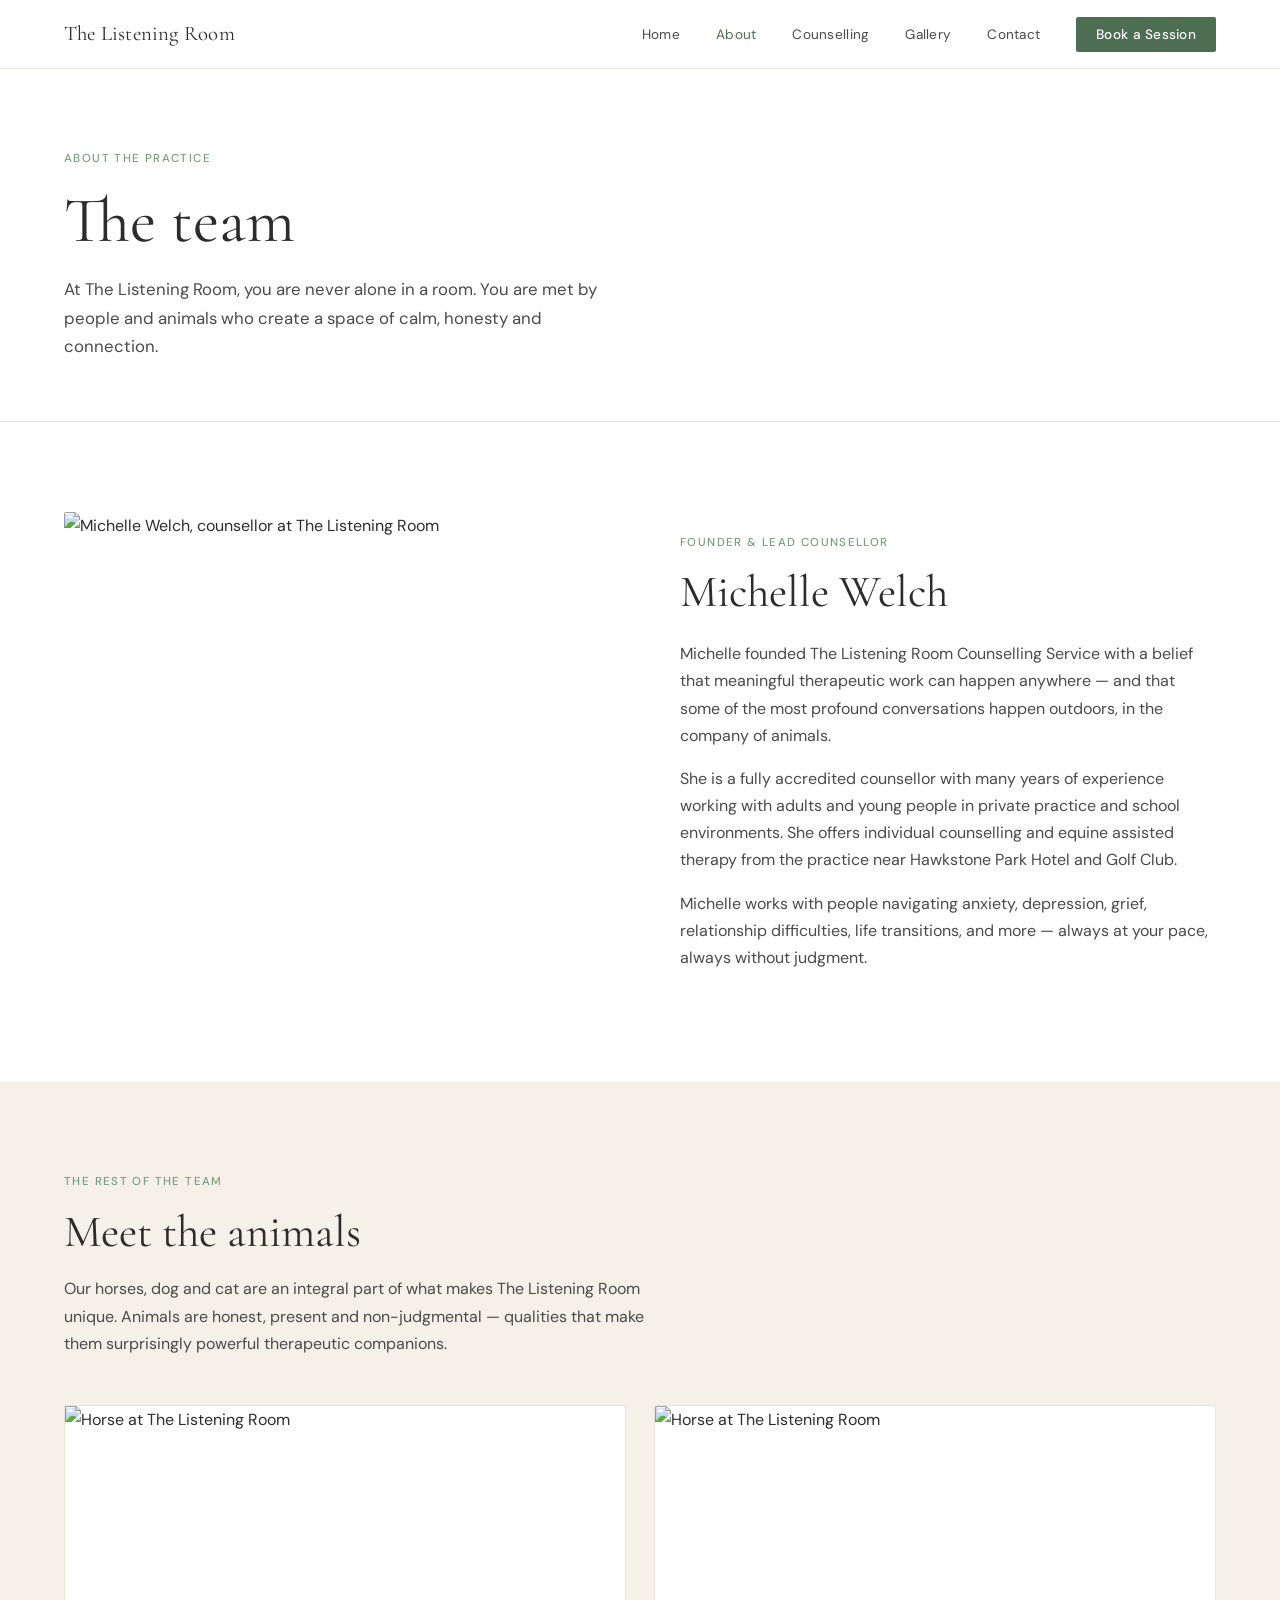
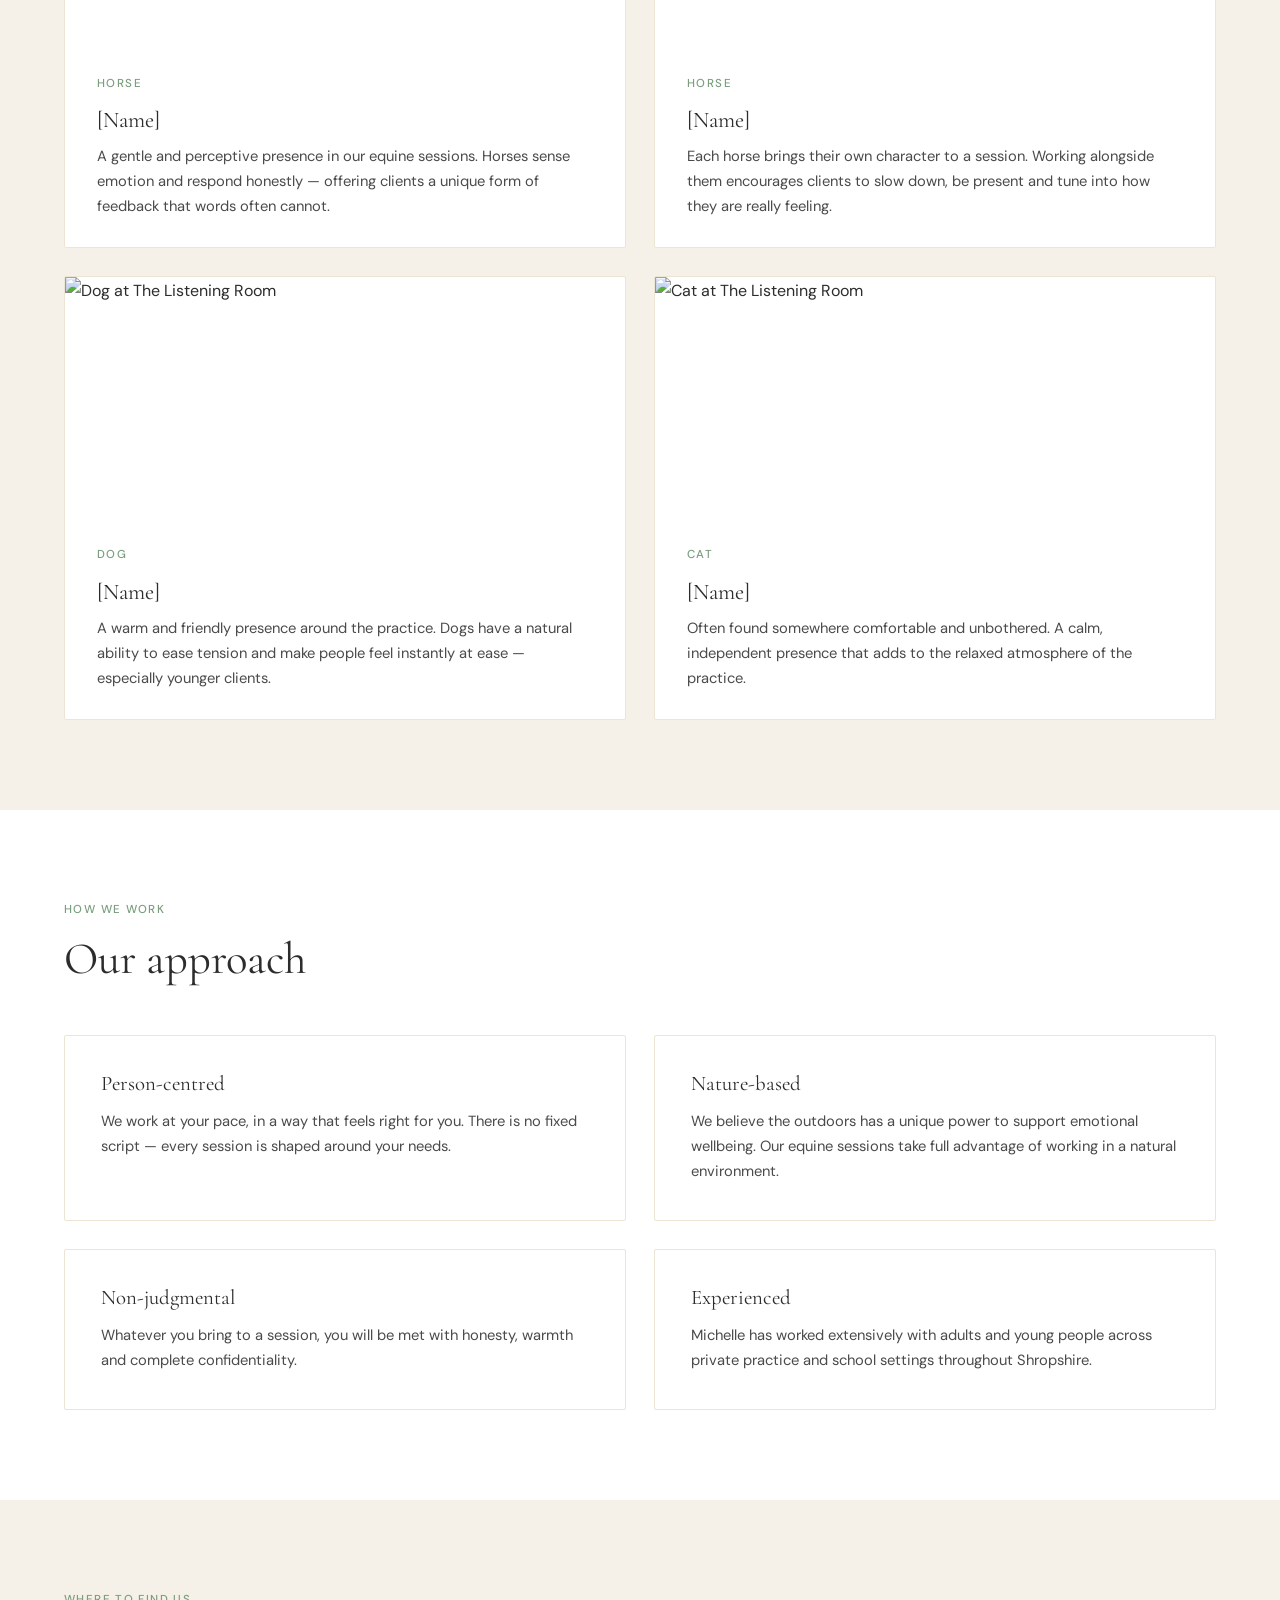
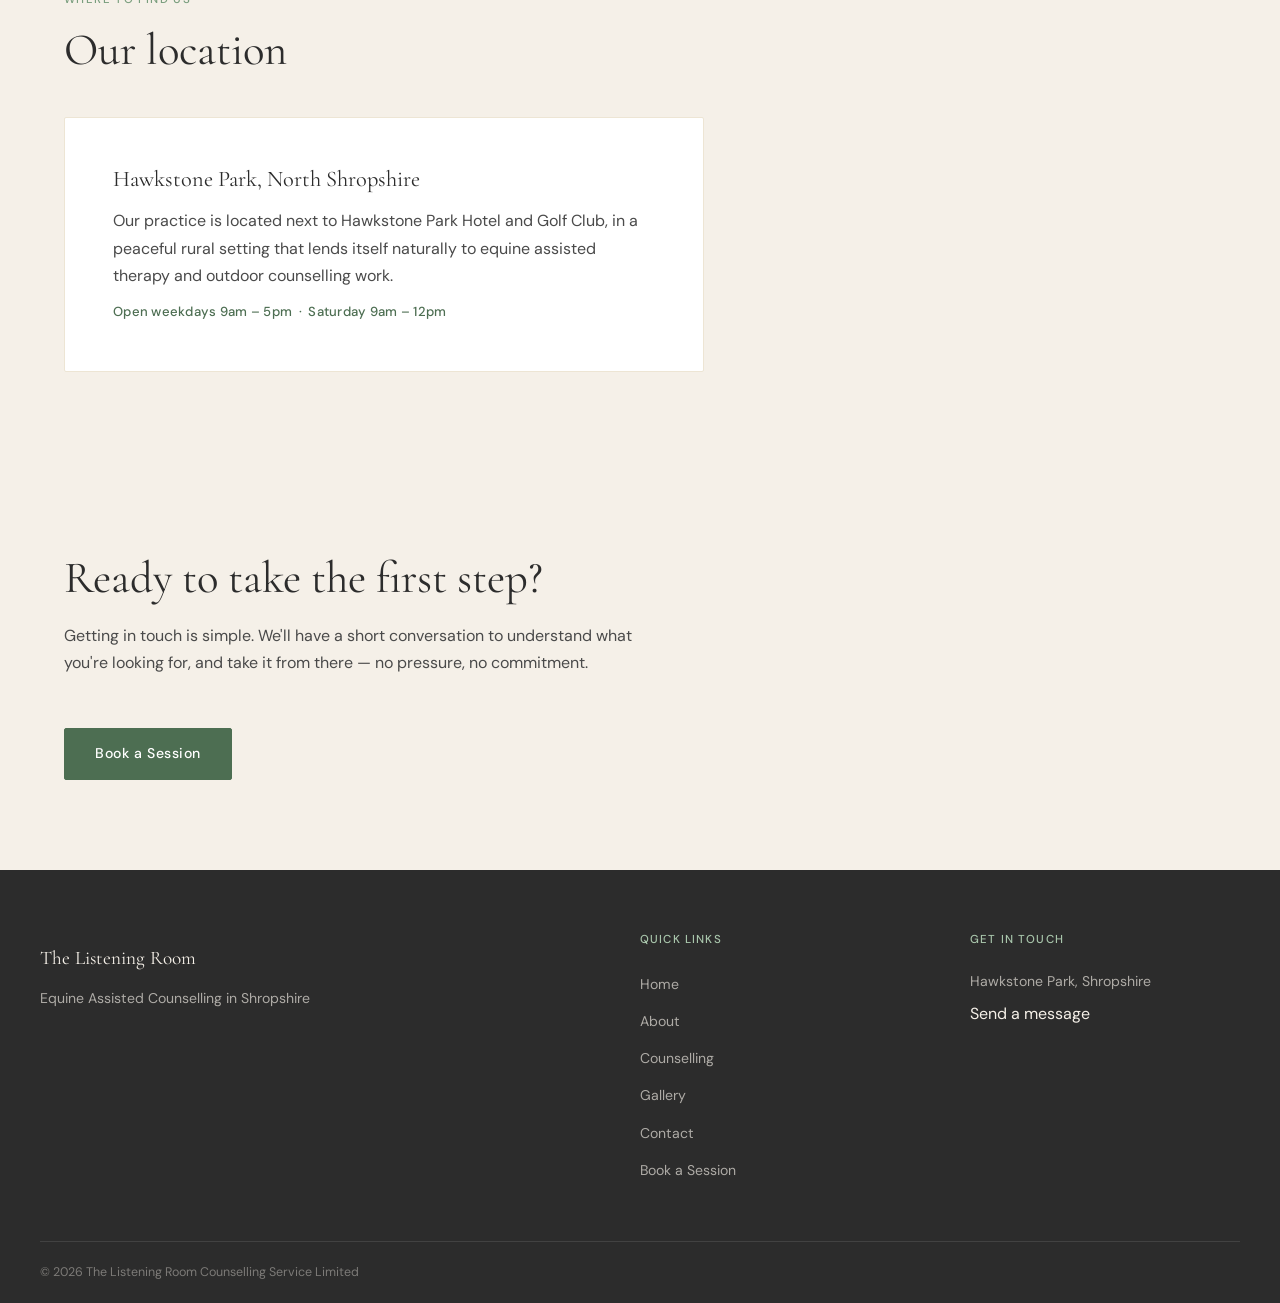
==== pages/about.html @ 01c697a0 "v1 complete - all pages built" ====
<!DOCTYPE html>
<html lang="en">
<head>
  <meta charset="UTF-8" />
  <meta name="viewport" content="width=device-width, initial-scale=1.0" />
  <title>About | The Listening Room Counselling</title>
  <meta name="description" content="Meet Michelle Welch and the animals at The Listening Room Counselling Service. Equine assisted counselling near Hawkstone Park, Shropshire." />
  <link rel="stylesheet" href="../css/style.css" />
</head>
<body>

  <!-- NAV -->
  <nav>
    <div class="nav-inner">
      <a href="../index.html" class="nav-logo">The Listening Room</a>
      <button class="nav-toggle" aria-label="Toggle navigation">
        <span></span><span></span><span></span>
      </button>
      <ul class="nav-links">
        <li><a href="../index.html">Home</a></li>
        <li><a href="about.html" class="active">About</a></li>
        <li><a href="counselling.html">Counselling</a></li>
        <li><a href="gallery.html">Gallery</a></li>
        <li><a href="contact.html">Contact</a></li>
        <li><a href="book.html" class="nav-cta">Book a Session</a></li>
      </ul>
    </div>
  </nav>

  <!-- PAGE HERO -->
  <section style="padding: 80px 24px 60px; border-bottom: 1px solid var(--cream-dark);">
    <div class="container">
      <span class="section-label">About the practice</span>
      <h1>The team</h1>
      <p style="font-size: 1.05rem; max-width: 560px; margin-top: 16px;">At The Listening Room, you are never alone in a room. You are met by people and animals who create a space of calm, honesty and connection.</p>
    </div>
  </section>

  <!-- MICHELLE -->
  <section style="padding: 90px 24px;">
    <div class="container">
      <div style="display: grid; grid-template-columns: 1fr 1fr; gap: 80px; align-items: center;">
        <div>
          <img src="../images/michelle.jpg" alt="Michelle Welch, counsellor at The Listening Room" style="width: 100%; height: 480px; object-fit: cover; border-radius: 2px;" />
        </div>
        <div>
          <span class="section-label">Founder &amp; Lead Counsellor</span>
          <h2 style="margin-bottom: 20px;">Michelle Welch</h2>
          <p style="margin-bottom: 16px; max-width: none;">Michelle founded The Listening Room Counselling Service with a belief that meaningful therapeutic work can happen anywhere — and that some of the most profound conversations happen outdoors, in the company of animals.</p>
          <p style="margin-bottom: 16px; max-width: none;">She is a fully accredited counsellor with many years of experience working with adults and young people in private practice and school environments. She offers individual counselling and equine assisted therapy from the practice near Hawkstone Park Hotel and Golf Club.</p>
          <p style="max-width: none;">Michelle works with people navigating anxiety, depression, grief, relationship difficulties, life transitions, and more — always at your pace, always without judgment.</p>
        </div>
      </div>
    </div>
  </section>

  <!-- ANIMALS -->
  <section style="background-color: var(--cream); padding: 90px 24px;">
    <div class="container">
      <span class="section-label">The rest of the team</span>
      <h2 style="margin-bottom: 16px;">Meet the animals</h2>
      <p style="margin-bottom: 48px; max-width: 600px;">Our horses, dog and cat are an integral part of what makes The Listening Room unique. Animals are honest, present and non-judgmental — qualities that make them surprisingly powerful therapeutic companions.</p>
      <div style="display: grid; grid-template-columns: repeat(2, 1fr); gap: 28px;">

        <div style="background: var(--white); border: 1px solid var(--cream-dark); border-radius: 2px; overflow: hidden;">
          <img src="../images/horse-1.jpg" alt="Horse at The Listening Room" style="width: 100%; height: 240px; object-fit: cover;" />
          <div style="padding: 28px 32px;">
            <span class="section-label">Horse</span>
            <h3 style="margin-bottom: 10px; font-size: 1.4rem;">[Name]</h3>
            <p style="font-size: 0.92rem; max-width: none;">A gentle and perceptive presence in our equine sessions. Horses sense emotion and respond honestly — offering clients a unique form of feedback that words often cannot.</p>
          </div>
        </div>

        <div style="background: var(--white); border: 1px solid var(--cream-dark); border-radius: 2px; overflow: hidden;">
          <img src="../images/horse-2.jpg" alt="Horse at The Listening Room" style="width: 100%; height: 240px; object-fit: cover;" />
          <div style="padding: 28px 32px;">
            <span class="section-label">Horse</span>
            <h3 style="margin-bottom: 10px; font-size: 1.4rem;">[Name]</h3>
            <p style="font-size: 0.92rem; max-width: none;">Each horse brings their own character to a session. Working alongside them encourages clients to slow down, be present and tune into how they are really feeling.</p>
          </div>
        </div>

        <div style="background: var(--white); border: 1px solid var(--cream-dark); border-radius: 2px; overflow: hidden;">
          <img src="../images/dog.jpg" alt="Dog at The Listening Room" style="width: 100%; height: 240px; object-fit: cover;" />
          <div style="padding: 28px 32px;">
            <span class="section-label">Dog</span>
            <h3 style="margin-bottom: 10px; font-size: 1.4rem;">[Name]</h3>
            <p style="font-size: 0.92rem; max-width: none;">A warm and friendly presence around the practice. Dogs have a natural ability to ease tension and make people feel instantly at ease — especially younger clients.</p>
          </div>
        </div>

        <div style="background: var(--white); border: 1px solid var(--cream-dark); border-radius: 2px; overflow: hidden;">
          <img src="../images/cat.jpg" alt="Cat at The Listening Room" style="width: 100%; height: 240px; object-fit: cover;" />
          <div style="padding: 28px 32px;">
            <span class="section-label">Cat</span>
            <h3 style="margin-bottom: 10px; font-size: 1.4rem;">[Name]</h3>
            <p style="font-size: 0.92rem; max-width: none;">Often found somewhere comfortable and unbothered. A calm, independent presence that adds to the relaxed atmosphere of the practice.</p>
          </div>
        </div>

      </div>
    </div>
  </section>

  <!-- APPROACH -->
  <section style="padding: 90px 24px;">
    <div class="container">
      <span class="section-label">How we work</span>
      <h2 style="margin-bottom: 48px;">Our approach</h2>
      <div style="display: grid; grid-template-columns: repeat(2, 1fr); gap: 28px;">

        <div style="padding: 36px; border: 1px solid var(--cream-dark); border-radius: 2px;">
          <h3 style="font-size: 1.3rem; margin-bottom: 12px;">Person-centred</h3>
          <p style="font-size: 0.92rem; max-width: none;">We work at your pace, in a way that feels right for you. There is no fixed script — every session is shaped around your needs.</p>
        </div>

        <div style="padding: 36px; border: 1px solid var(--cream-dark); border-radius: 2px;">
          <h3 style="font-size: 1.3rem; margin-bottom: 12px;">Nature-based</h3>
          <p style="font-size: 0.92rem; max-width: none;">We believe the outdoors has a unique power to support emotional wellbeing. Our equine sessions take full advantage of working in a natural environment.</p>
        </div>

        <div style="padding: 36px; border: 1px solid var(--cream-dark); border-radius: 2px;">
          <h3 style="font-size: 1.3rem; margin-bottom: 12px;">Non-judgmental</h3>
          <p style="font-size: 0.92rem; max-width: none;">Whatever you bring to a session, you will be met with honesty, warmth and complete confidentiality.</p>
        </div>

        <div style="padding: 36px; border: 1px solid var(--cream-dark); border-radius: 2px;">
          <h3 style="font-size: 1.3rem; margin-bottom: 12px;">Experienced</h3>
          <p style="font-size: 0.92rem; max-width: none;">Michelle has worked extensively with adults and young people across private practice and school settings throughout Shropshire.</p>
        </div>

      </div>
    </div>
  </section>

  <!-- LOCATION -->
  <section style="background-color: var(--cream); padding: 90px 24px;">
    <div class="container">
      <span class="section-label">Where to find us</span>
      <h2 style="margin-bottom: 40px;">Our location</h2>
      <div style="background: var(--white); border: 1px solid var(--cream-dark); border-radius: 2px; padding: 48px; max-width: 640px;">
        <h3 style="font-size: 1.4rem; margin-bottom: 14px;">Hawkstone Park, North Shropshire</h3>
        <p style="max-width: none; margin-bottom: 12px;">Our practice is located next to Hawkstone Park Hotel and Golf Club, in a peaceful rural setting that lends itself naturally to equine assisted therapy and outdoor counselling work.</p>
        <p style="font-size: 0.82rem; color: var(--sage-dark); font-weight: 500; letter-spacing: 0.02em; max-width: none;">Open weekdays 9am – 5pm &nbsp;·&nbsp; Saturday 9am – 12pm</p>
      </div>
    </div>
  </section>

  <!-- CTA -->
  <section class="cta-section">
    <div class="container">
      <div class="cta-inner">
        <h2>Ready to take the first step?</h2>
        <p>Getting in touch is simple. We'll have a short conversation to understand what you're looking for, and take it from there — no pressure, no commitment.</p>
        <a href="book.html" class="btn btn-primary" style="margin-top: 1.5rem;">Book a Session</a>
      </div>
    </div>
  </section>

  <!-- FOOTER -->
  <footer>
    <div class="footer-inner">
      <div class="footer-brand">
        <p class="nav-logo">The Listening Room</p>
        <p>Equine Assisted Counselling in Shropshire</p>
      </div>
      <div>
        <p class="footer-heading">Quick Links</p>
        <ul class="footer-links">
          <li><a href="../index.html">Home</a></li>
          <li><a href="about.html">About</a></li>
          <li><a href="counselling.html">Counselling</a></li>
          <li><a href="gallery.html">Gallery</a></li>
          <li><a href="contact.html">Contact</a></li>
          <li><a href="book.html">Book a Session</a></li>
        </ul>
      </div>
      <div>
        <p class="footer-heading">Get in Touch</p>
        <div class="footer-contact">
          <p>Hawkstone Park, Shropshire</p>
          <a href="contact.html">Send a message</a>
        </div>
      </div>
    </div>
    <div class="footer-bottom">
      <p>&copy; 2026 The Listening Room Counselling Service Limited</p>
    </div>
  </footer>

  <script src="../js/main.js"></script>
</body>
</html>
---- css/style.css ----
/* =============================================
   THE LISTENING ROOM COUNSELLING
   Global Stylesheet
   ============================================= */

/* --- IMPORTS --- */
@import url('https://fonts.googleapis.com/css2?family=Cormorant+Garamond:ital,wght@0,300;0,400;0,600;1,300;1,400&family=DM+Sans:wght@300;400;500&display=swap');

/* --- VARIABLES --- */
:root {
  --sage: #7a9e7e;
  --sage-light: #a8c5ab;
  --sage-dark: #4d6e52;
  --cream: #f5f0e8;
  --cream-dark: #ede5d4;
  --earth: #8b6f5e;
  --earth-light: #c4a98a;
  --charcoal: #2c2c2c;
  --charcoal-light: #4a4a4a;
  --white: #ffffff;
  --font-heading: 'Cormorant Garamond', Georgia, serif;
  --font-body: 'DM Sans', sans-serif;
  --max-width: 1200px;
  --section-padding: 90px 24px;
  --transition: all 0.3s ease;
}

/* --- RESET --- */
*, *::before, *::after {
  box-sizing: border-box;
  margin: 0;
  padding: 0;
}

html {
  scroll-behavior: smooth;
}

body {
  font-family: var(--font-body);
  font-size: 16px;
  line-height: 1.7;
  color: var(--charcoal);
  background-color: var(--white);
}

img {
  max-width: 100%;
  display: block;
}

a {
  text-decoration: none;
  color: inherit;
}

ul {
  list-style: none;
}

/* --- TYPOGRAPHY --- */
h1, h2, h3, h4 {
  font-family: var(--font-heading);
  font-weight: 400;
  line-height: 1.2;
  color: var(--charcoal);
}

h1 { font-size: clamp(2.4rem, 5vw, 4rem); }
h2 { font-size: clamp(1.9rem, 3.5vw, 3rem); }
h3 { font-size: clamp(1.3rem, 2.5vw, 1.8rem); }

em {
  font-style: italic;
  color: var(--sage-dark);
}

p {
  color: var(--charcoal-light);
  max-width: 620px;
}

.section-label {
  font-family: var(--font-body);
  font-size: 0.72rem;
  font-weight: 500;
  letter-spacing: 0.12em;
  text-transform: uppercase;
  color: var(--sage);
  margin-bottom: 14px;
  display: block;
}

/* --- BUTTONS --- */
.btn {
  display: inline-block;
  padding: 13px 30px;
  font-family: var(--font-body);
  font-size: 0.88rem;
  font-weight: 500;
  letter-spacing: 0.04em;
  border-radius: 2px;
  transition: var(--transition);
  cursor: pointer;
}

.btn-primary {
  background-color: var(--sage-dark);
  color: var(--white);
  border: 1px solid var(--sage-dark);
}

.btn-primary:hover {
  background-color: var(--sage);
  border-color: var(--sage);
}

.btn-outline {
  background-color: transparent;
  color: var(--charcoal);
  border: 1px solid var(--charcoal-light);
}

.btn-outline:hover {
  border-color: var(--sage-dark);
  color: var(--sage-dark);
}

/* --- LAYOUT --- */
.container {
  max-width: var(--max-width);
  margin: 0 auto;
  padding: 0 24px;
}

.section {
  padding: var(--section-padding);
}

/* --- NAV --- */
nav {
  position: sticky;
  top: 0;
  z-index: 100;
  background-color: var(--white);
  border-bottom: 1px solid var(--cream-dark);
}

.nav-inner {
  max-width: var(--max-width);
  margin: 0 auto;
  padding: 0 24px;
  height: 68px;
  display: flex;
  align-items: center;
  justify-content: space-between;
}

.nav-logo {
  font-family: var(--font-heading);
  font-size: 1.3rem;
  font-weight: 400;
  color: var(--charcoal);
  letter-spacing: 0.01em;
}

.nav-links {
  display: flex;
  align-items: center;
  gap: 36px;
}

.nav-links a {
  font-size: 0.85rem;
  font-weight: 400;
  color: var(--charcoal-light);
  transition: var(--transition);
  letter-spacing: 0.02em;
}

.nav-links a:hover,
.nav-links a.active {
  color: var(--sage-dark);
}

.nav-cta {
  background-color: var(--sage-dark) !important;
  color: var(--white) !important;
  padding: 9px 20px;
  border-radius: 2px;
  font-weight: 500 !important;
}

.nav-cta:hover {
  background-color: var(--sage) !important;
}

.nav-toggle {
  display: none;
  background: none;
  border: none;
  cursor: pointer;
  flex-direction: column;
  gap: 5px;
  padding: 4px;
}

.nav-toggle span {
  display: block;
  width: 24px;
  height: 2px;
  background-color: var(--charcoal);
  transition: var(--transition);
}

/* --- HERO --- */
.hero {
  min-height: 88vh;
  display: grid;
  grid-template-columns: 1fr 1fr;
  align-items: center;
  max-width: var(--max-width);
  margin: 0 auto;
  padding: 80px 24px;
  gap: 60px;
}

.hero-content {
  max-width: 520px;
}

.hero-content h1 {
  margin-bottom: 24px;
}

.hero-text {
  font-size: 1.05rem;
  line-height: 1.8;
  margin-bottom: 36px;
  max-width: 480px;
}

.hero-actions {
  display: flex;
  gap: 16px;
  flex-wrap: wrap;
}

.hero-image {
  position: relative;
}

.hero-image img {
  width: 100%;
  height: 560px;
  object-fit: cover;
  border-radius: 2px;
}

.hero-image::before {
  content: '';
  position: absolute;
  top: -16px;
  left: -16px;
  width: 60%;
  height: 60%;
  border: 1px solid var(--sage-light);
  border-radius: 2px;
  z-index: -1;
}

/* --- INTRO SECTION --- */
.intro {
  background-color: var(--cream);
}

.intro-grid {
  display: grid;
  grid-template-columns: 1fr 1fr;
  gap: 80px;
  align-items: center;
  max-width: var(--max-width);
  margin: 0 auto;
}

.intro-text h2 {
  margin-bottom: 20px;
}

.intro-text p {
  margin-bottom: 28px;
}

.intro-image img {
  width: 100%;
  height: 420px;
  object-fit: cover;
  border-radius: 2px;
}

/* --- SERVICES SECTION --- */
.services {
  background-color: var(--white);
}

.services-header {
  text-align: center;
  margin-bottom: 56px;
}

.services-header h2 {
  margin-bottom: 14px;
}

.services-header p {
  margin: 0 auto;
}

.services-grid {
  display: grid;
  grid-template-columns: repeat(3, 1fr);
  gap: 32px;
  max-width: var(--max-width);
  margin: 0 auto;
}

.service-card {
  padding: 40px 32px;
  border: 1px solid var(--cream-dark);
  border-radius: 2px;
  transition: var(--transition);
}

.service-card:hover {
  border-color: var(--sage-light);
  transform: translateY(-4px);
}

.service-icon {
  font-size: 2rem;
  margin-bottom: 20px;
}

.service-card h3 {
  margin-bottom: 12px;
  font-size: 1.4rem;
}

.service-card p {
  font-size: 0.92rem;
  max-width: none;
}

/* --- QUOTE/PULL SECTION --- */
.pull-quote {
  background-color: var(--sage-dark);
  padding: 80px 24px;
  text-align: center;
}

.pull-quote blockquote {
  max-width: 700px;
  margin: 0 auto;
  font-family: var(--font-heading);
  font-size: clamp(1.5rem, 3vw, 2.2rem);
  font-weight: 300;
  font-style: italic;
  color: var(--cream);
  line-height: 1.5;
}

.pull-quote cite {
  display: block;
  margin-top: 20px;
  font-family: var(--font-body);
  font-size: 0.82rem;
  letter-spacing: 0.08em;
  text-transform: uppercase;
  color: var(--sage-light);
  font-style: normal;
}

/* --- CTA BAND --- */
.cta-band {
  background-color: var(--cream);
  padding: 80px 24px;
  text-align: center;
}

.cta-band h2 {
  margin-bottom: 16px;
}

.cta-band p {
  margin: 0 auto 32px;
  font-size: 1rem;
}

.cta-band .btn-primary {
  font-size: 0.92rem;
  padding: 15px 36px;
}

/* --- FOOTER --- */
footer {
  background-color: var(--charcoal);
  padding: 60px 24px 0;
  color: var(--cream);
}

.footer-inner {
  max-width: var(--max-width);
  margin: 0 auto;
  display: grid;
  grid-template-columns: 2fr 1fr 1fr;
  gap: 60px;
  padding-bottom: 48px;
  border-bottom: 1px solid rgba(255,255,255,0.1);
}

.footer-brand p {
  font-size: 0.88rem;
  line-height: 1.7;
  color: rgba(245, 240, 232, 0.65);
  margin-top: 12px;
  max-width: 280px;
}

.footer-brand .nav-logo {
  color: var(--cream);
  font-size: 1.2rem;
}

.footer-heading {
  font-family: var(--font-body);
  font-size: 0.72rem;
  font-weight: 500;
  letter-spacing: 0.1em;
  text-transform: uppercase;
  color: var(--sage-light);
  margin-bottom: 20px;
}

.footer-links li {
  margin-bottom: 10px;
}

.footer-links a {
  font-size: 0.88rem;
  color: rgba(245, 240, 232, 0.65);
  transition: var(--transition);
}

.footer-links a:hover {
  color: var(--cream);
}

.footer-contact p {
  font-size: 0.88rem;
  color: rgba(245, 240, 232, 0.65);
  max-width: none;
  margin-bottom: 6px;
}

.footer-bottom {
  max-width: var(--max-width);
  margin: 0 auto;
  padding: 20px 0;
  display: flex;
  justify-content: space-between;
  align-items: center;
}

.footer-bottom p {
  font-size: 0.78rem;
  color: rgba(245, 240, 232, 0.4);
  max-width: none;
}

/* --- MOBILE --- */
@media (max-width: 768px) {
  :root {
    --section-padding: 60px 20px;
  }

  .hero {
    grid-template-columns: 1fr;
    min-height: auto;
    padding: 60px 20px;
    gap: 40px;
  }

  .hero-image {
    order: -1;
  }

  .hero-image img {
    height: 300px;
  }

  .hero-image::before {
    display: none;
  }

  .intro-grid {
    grid-template-columns: 1fr;
    gap: 40px;
  }

  .services-grid {
    grid-template-columns: 1fr;
  }

  .footer-inner {
    grid-template-columns: 1fr;
    gap: 36px;
  }

  .footer-bottom {
    flex-direction: column;
    gap: 8px;
    text-align: center;
  }

  .nav-links {
    display: none;
    position: absolute;
    top: 68px;
    left: 0;
    right: 0;
    background: var(--white);
    flex-direction: column;
    padding: 24px;
    gap: 20px;
    border-bottom: 1px solid var(--cream-dark);
    box-shadow: 0 8px 24px rgba(0,0,0,0.08);
  }

  .nav-links.open {
    display: flex;
  }

  .nav-toggle {
    display: flex;
  }

  nav {
    position: relative;
  }
}
/* --- QUOTE SECTION --- */
.quote-section {
  background-color: var(--sage-dark);
  padding: 80px 24px;
  text-align: center;
}

.quote-section blockquote {
  max-width: 700px;
  margin: 0 auto;
  font-family: var(--font-heading);
  font-size: clamp(1.5rem, 3vw, 2.2rem);
  font-weight: 300;
  font-style: italic;
  color: var(--cream);
  line-height: 1.5;
}

.quote-section blockquote p {
  color: var(--cream);
  max-width: none;
}

/* --- CTA SECTION --- */
.cta-section {
  background-color: var(--cream);
  padding: 90px 24px;
}

.cta-inner {
  max-width: 600px;
}

.cta-inner h2 {
  margin-bottom: 16px;
}

.cta-inner p {
  margin-bottom: 28px;
  font-size: 1rem;
}
/* --- ANIMAL GRID --- */
.animal-grid {
  display: grid;
  grid-template-columns: repeat(2, 1fr);
  gap: 32px;
}

.animal-card {
  background-color: var(--white);
  border: 1px solid var(--cream-dark);
  border-radius: 2px;
  overflow: hidden;
  transition: var(--transition);
}

.animal-card:hover {
  border-color: var(--sage-light);
  transform: translateY(-4px);
}

.animal-image img {
  width: 100%;
  height: 260px;
  object-fit: cover;
}

.animal-info {
  padding: 28px 32px;
}

.animal-info h3 {
  margin-bottom: 10px;
  font-size: 1.4rem;
}

.animal-info p {
  font-size: 0.92rem;
  max-width: none;
}

@media (max-width: 768px) {
  .animal-grid {
    grid-template-columns: 1fr;
  }
}
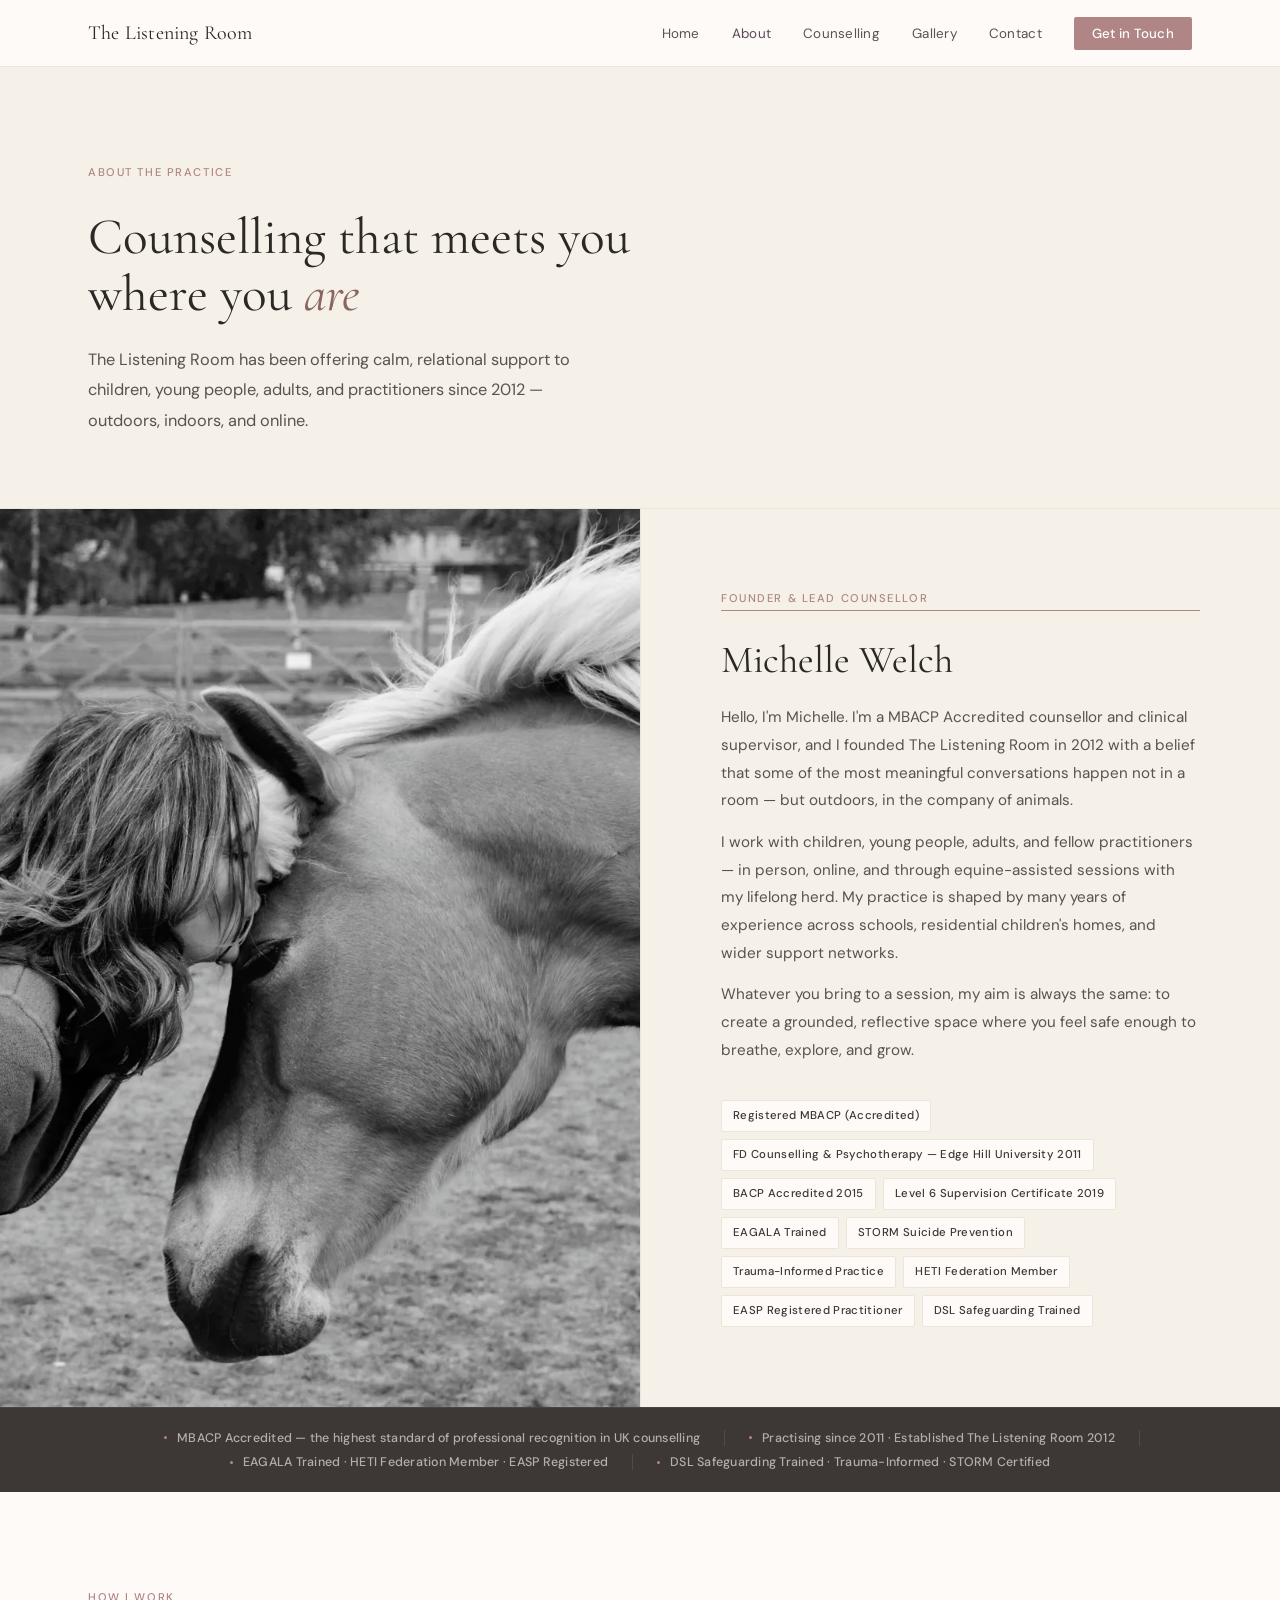
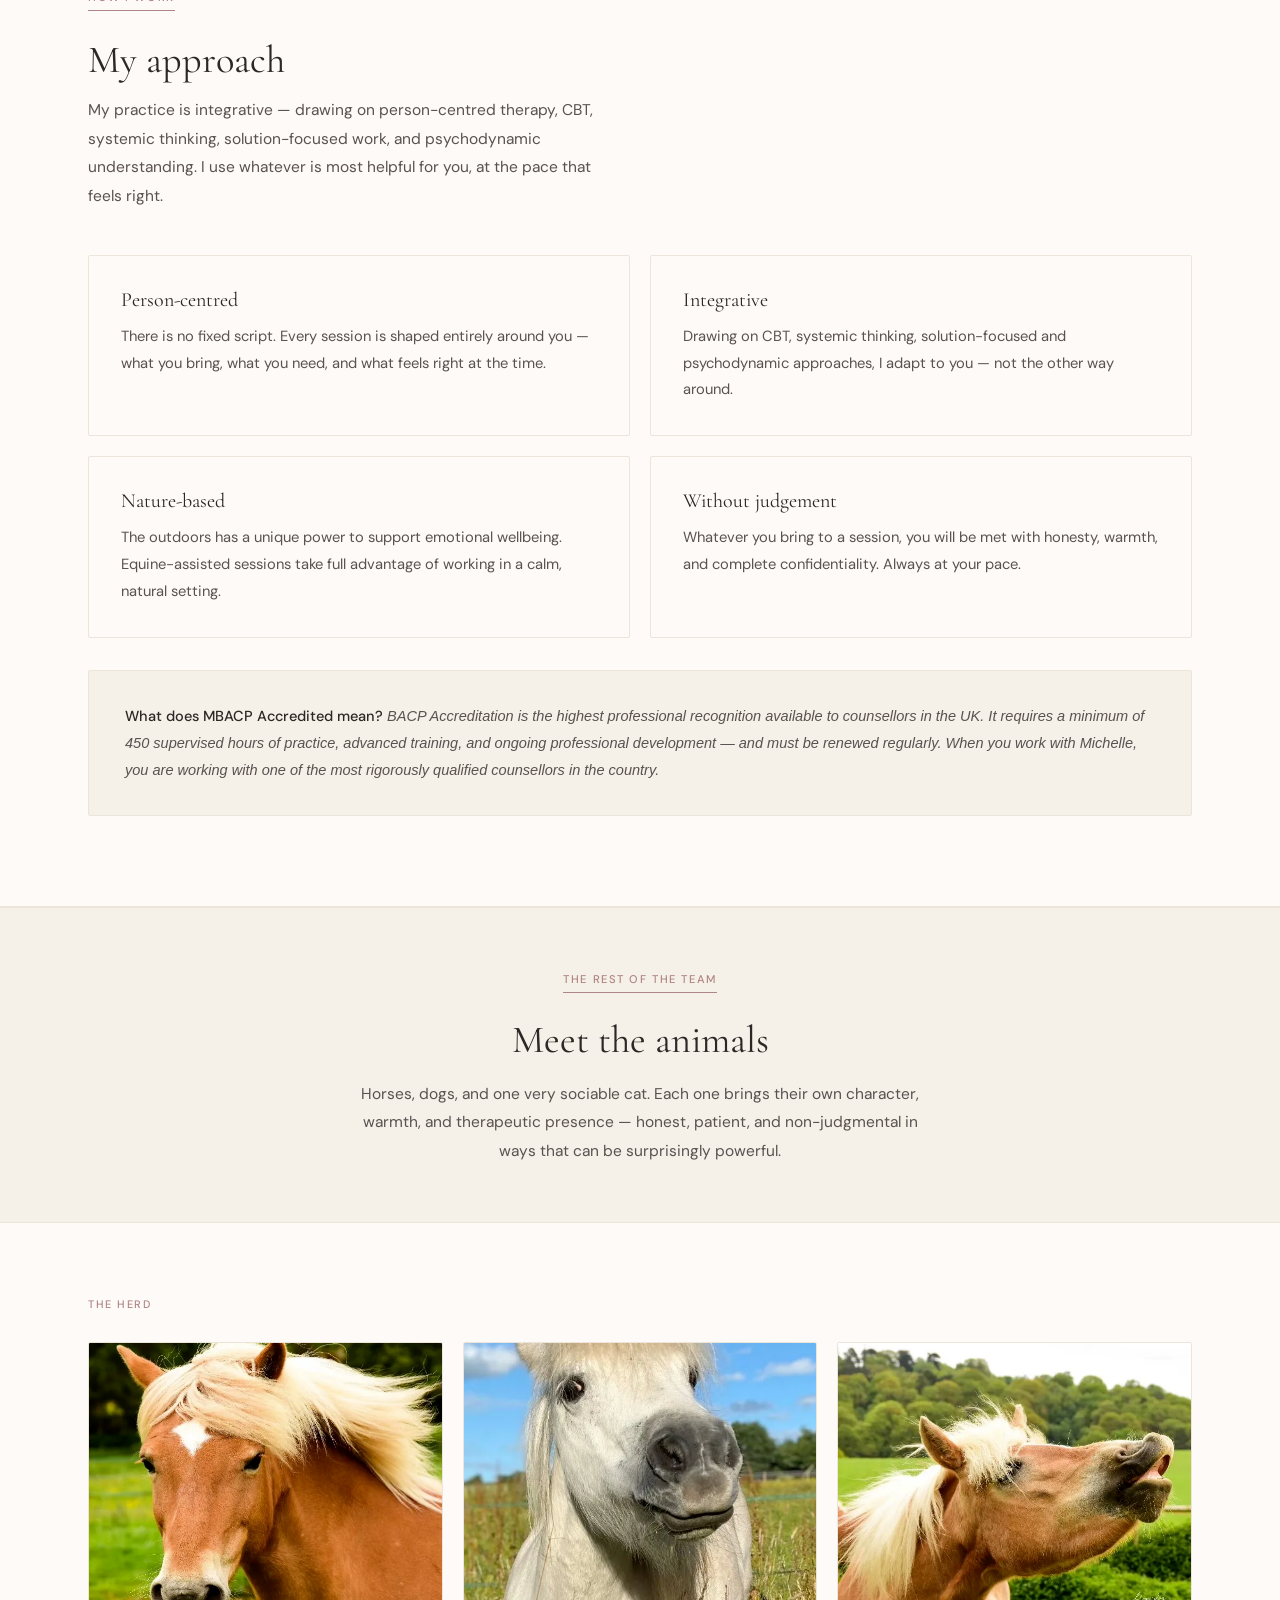
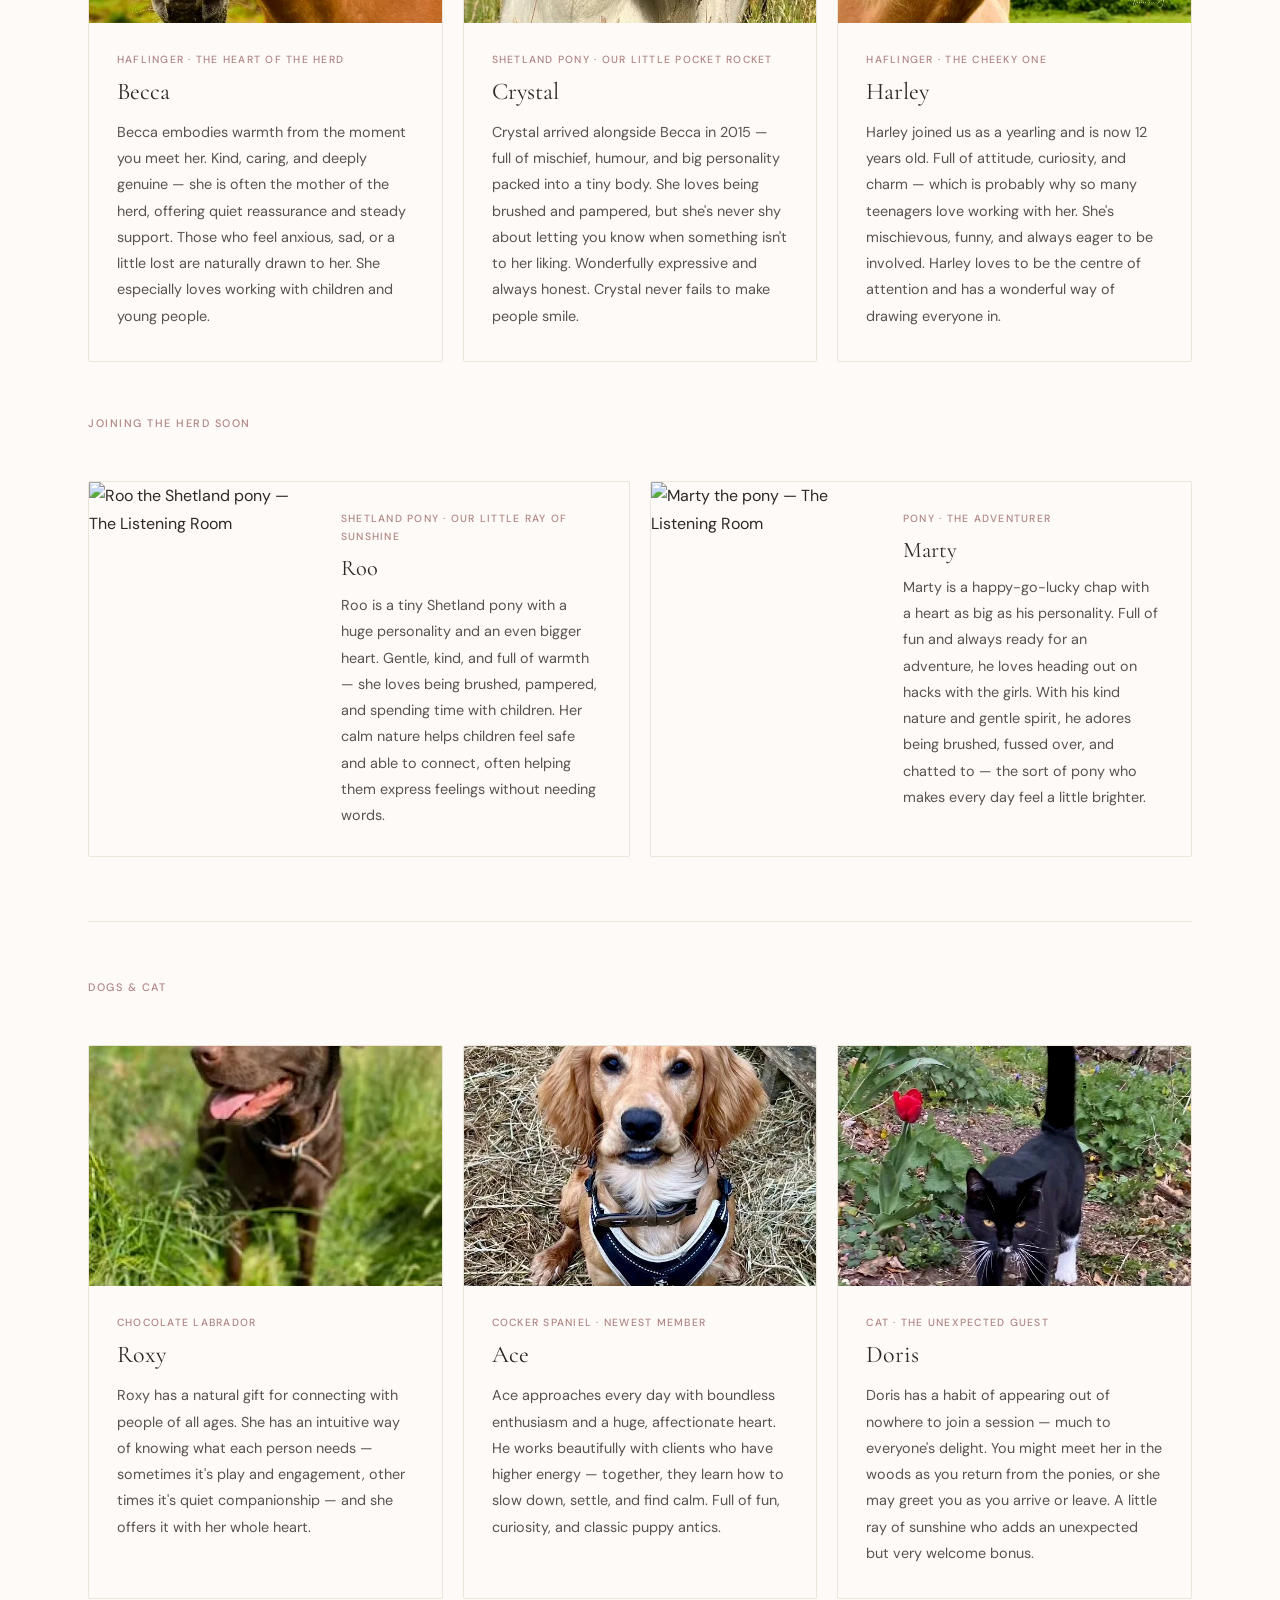
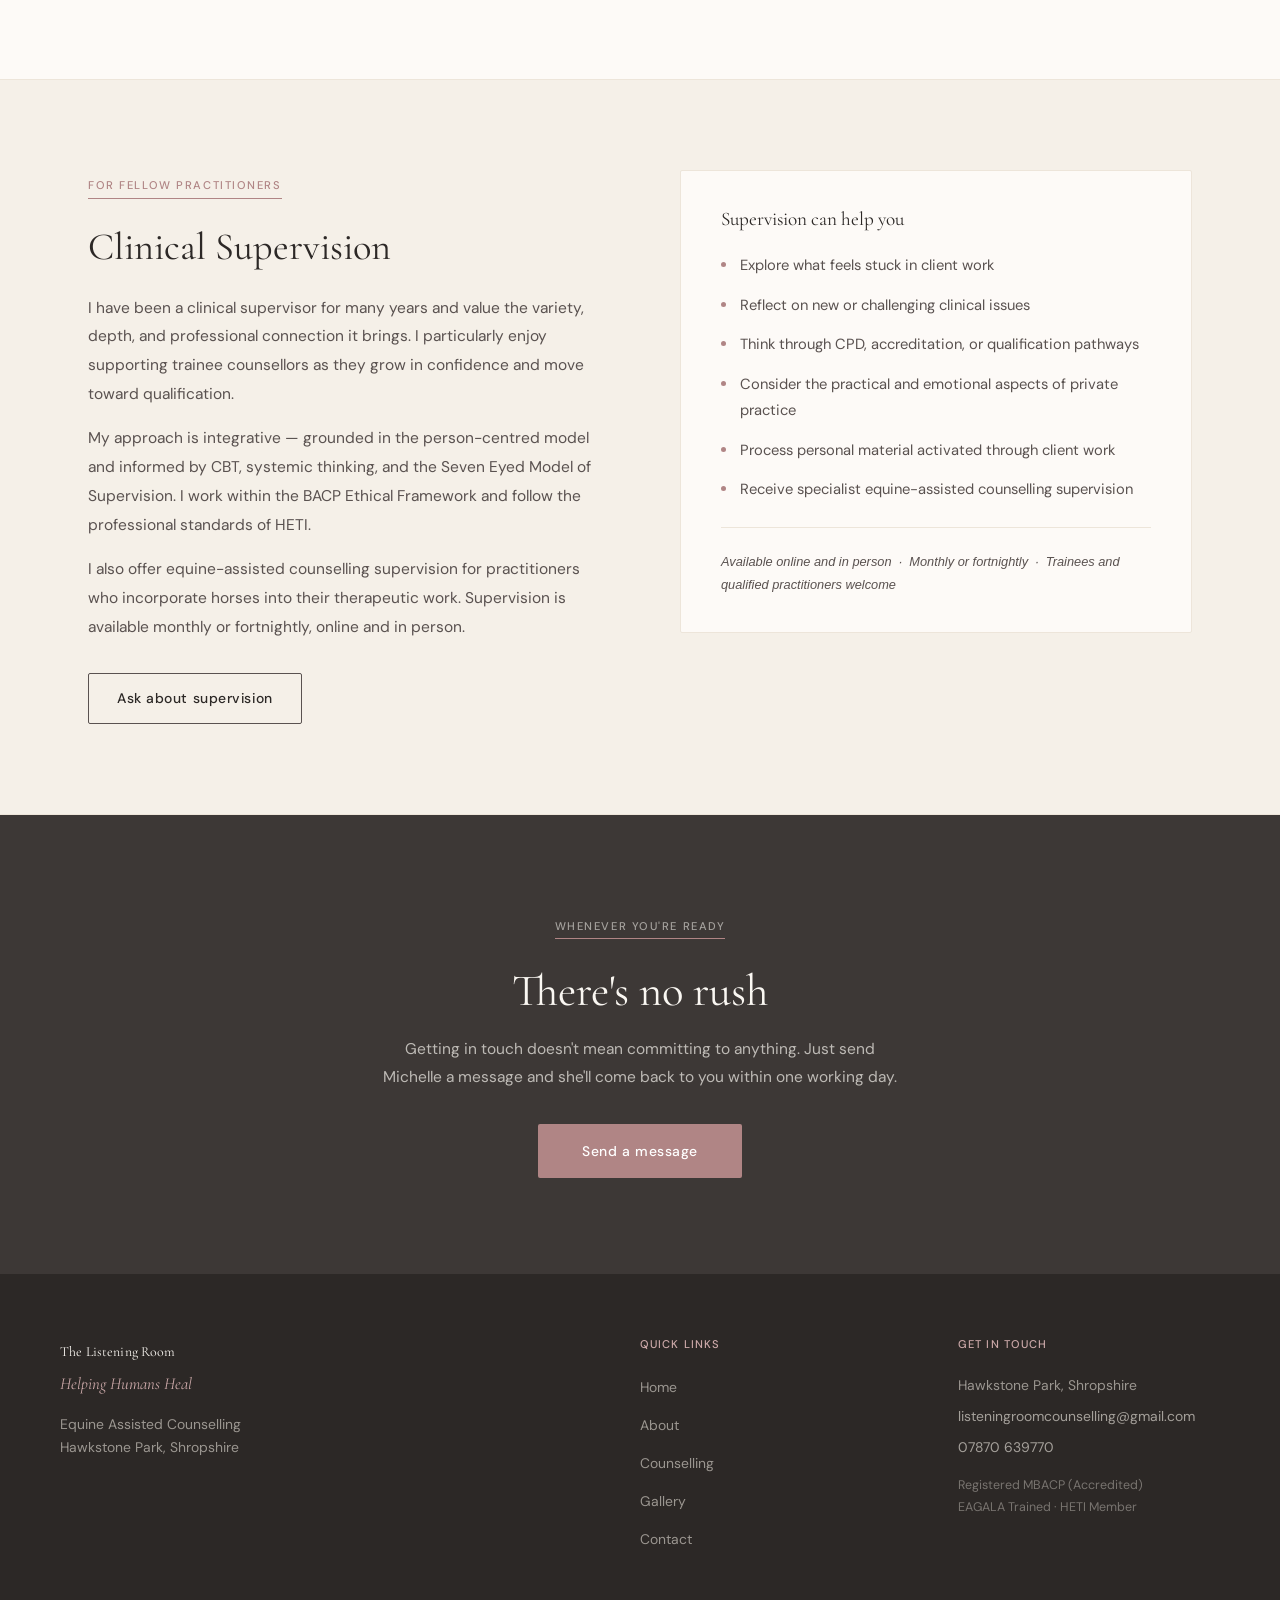
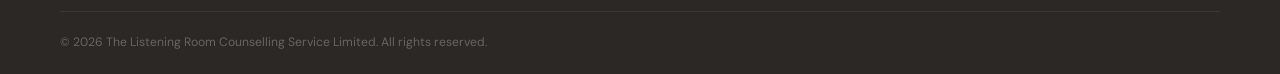
==== commit f5a58c7e: "version 2.0" ====
--- a/pages/about.html
+++ b/pages/about.html
@@ -3,9 +3,367 @@
 <head>
   <meta charset="UTF-8" />
   <meta name="viewport" content="width=device-width, initial-scale=1.0" />
-  <title>About | The Listening Room Counselling</title>
-  <meta name="description" content="Meet Michelle Welch and the animals at The Listening Room Counselling Service. Equine assisted counselling near Hawkstone Park, Shropshire." />
+  <title>About Michelle Welch | The Listening Room Counselling Shropshire</title>
+  <meta name="description" content="Meet Michelle Welch — MBACP Accredited counsellor, clinical supervisor, and founder of The Listening Room Counselling Service near Hawkstone Park, Shropshire since 2012." />
   <link rel="stylesheet" href="../css/style.css" />
+  <style>
+
+    /* ── CREDENTIAL BAR ─────────────────────────── */
+    .credential-bar {
+      background-color: var(--charcoal-mid);
+      padding: 18px 28px;
+      border-top: 1px solid rgba(255,255,255,0.06);
+    }
+
+    .credential-bar-inner {
+      max-width: var(--max-width);
+      margin: 0 auto;
+      display: flex;
+      align-items: center;
+      justify-content: center;
+      flex-wrap: wrap;
+      gap: 0;
+    }
+
+    .credential-bar-item {
+      display: flex;
+      align-items: center;
+      gap: 10px;
+      padding: 6px 24px;
+    }
+
+    .credential-bar-item p {
+      font-size: 0.78rem;
+      font-weight: 500;
+      color: rgba(245,240,232,0.65);
+      max-width: none;
+      white-space: nowrap;
+      line-height: 1;
+      letter-spacing: 0.02em;
+    }
+
+    .credential-bar-dot {
+      width: 3px;
+      height: 3px;
+      border-radius: 50%;
+      background-color: var(--rose);
+      flex-shrink: 0;
+    }
+
+    .credential-bar-divider {
+      width: 1px;
+      height: 16px;
+      background-color: rgba(255,255,255,0.1);
+      flex-shrink: 0;
+    }
+
+    /* ── WHAT THIS MEANS BLOCK ──────────────────── */
+    .accreditation-explainer {
+      background-color: var(--linen);
+      border: 1px solid var(--cream-dark);
+      border-radius: 2px;
+      padding: 32px 36px;
+      margin-top: 32px;
+    }
+
+    .accreditation-explainer p {
+      font-size: 0.91rem;
+      max-width: none;
+      line-height: 1.82;
+      font-style: italic;
+      color: var(--charcoal-light);
+    }
+
+    .accreditation-explainer strong {
+      font-style: normal;
+      color: var(--charcoal);
+      font-weight: 500;
+    }
+
+    /* ── APPROACH CARDS ─────────────────────────── */
+    .approach-grid-4 {
+      display: grid;
+      grid-template-columns: repeat(2, 1fr);
+      gap: 20px;
+      margin-top: 44px;
+    }
+
+    /* ── ANIMAL SECTION ─────────────────────────── */
+    .animals-intro-strip {
+      background-color: var(--linen);
+      border-top: 1px solid var(--cream-dark);
+      border-bottom: 1px solid var(--cream-dark);
+      padding: 56px 28px;
+      text-align: center;
+    }
+
+    .animals-intro-strip h2 {
+      margin: 12px 0 16px;
+      font-size: clamp(1.8rem, 3vw, 2.5rem);
+    }
+
+    .animals-intro-strip p {
+      max-width: 560px;
+      margin: 0 auto;
+      font-size: 0.97rem;
+      line-height: 1.85;
+    }
+
+    .animal-sub-label {
+      font-size: 0.68rem;
+      font-weight: 500;
+      letter-spacing: 0.14em;
+      text-transform: uppercase;
+      color: var(--rose);
+      display: block;
+      margin-bottom: 28px;
+    }
+
+    /* ── HORSE FEATURE CARD ─────────────────────── */
+    .horse-grid {
+      display: grid;
+      grid-template-columns: repeat(3, 1fr);
+      gap: 20px;
+    }
+
+    .horse-card {
+      background-color: var(--warm-white);
+      border: 1px solid var(--cream-dark);
+      border-radius: 2px;
+      overflow: hidden;
+      transition: var(--transition);
+    }
+
+    .horse-card:hover {
+      border-color: var(--rose-light);
+      transform: translateY(-4px);
+      box-shadow: 0 16px 48px rgba(176,133,133,0.1);
+    }
+
+    .horse-card-img {
+      height: 280px;
+      overflow: hidden;
+    }
+
+    .horse-card-img img {
+      width: 100%;
+      height: 100%;
+      object-fit: cover;
+      object-position: center;
+      transition: transform 0.7s ease;
+      display: block;
+    }
+
+    .horse-card:hover .horse-card-img img {
+      transform: scale(1.04);
+    }
+
+    .horse-card-body {
+      padding: 28px 28px 32px;
+    }
+
+    .horse-card-role {
+      font-size: 0.65rem;
+      font-weight: 500;
+      letter-spacing: 0.12em;
+      text-transform: uppercase;
+      color: var(--rose);
+      display: block;
+      margin-bottom: 8px;
+    }
+
+    .horse-card-body h3 {
+      font-size: 1.5rem;
+      margin-bottom: 12px;
+      color: var(--charcoal);
+    }
+
+    .horse-card-body p {
+      font-size: 0.9rem;
+      max-width: none;
+      line-height: 1.82;
+    }
+
+    /* ── COMING SOON CARDS (ROO & MARTY) ────────── */
+    .coming-soon-grid {
+      display: grid;
+      grid-template-columns: repeat(2, 1fr);
+      gap: 20px;
+      margin-top: 48px;
+    }
+
+    .coming-soon-card {
+      background-color: var(--warm-white);
+      border: 1px solid var(--cream-dark);
+      border-radius: 2px;
+      overflow: hidden;
+      display: grid;
+      grid-template-columns: 220px 1fr;
+      transition: var(--transition);
+    }
+
+    .coming-soon-card:hover {
+      border-color: var(--rose-light);
+      box-shadow: 0 12px 40px rgba(176,133,133,0.08);
+    }
+
+    .coming-soon-img {
+      overflow: hidden;
+    }
+
+    .coming-soon-img img {
+      width: 100%;
+      height: 100%;
+      object-fit: cover;
+      object-position: center;
+      display: block;
+    }
+
+    .coming-soon-body {
+      padding: 28px 32px;
+    }
+
+    .coming-soon-body h3 {
+      font-size: 1.4rem;
+      margin-bottom: 10px;
+    }
+
+    .coming-soon-body p {
+      font-size: 0.9rem;
+      max-width: none;
+      line-height: 1.82;
+    }
+
+    /* ── DOGS & CAT GRID ────────────────────────── */
+    .companions-grid {
+      display: grid;
+      grid-template-columns: repeat(3, 1fr);
+      gap: 20px;
+      margin-top: 48px;
+    }
+
+    /* ── SUPERVISION ────────────────────────────── */
+    .supervision-section {
+      padding: 90px 28px;
+      background-color: var(--linen);
+      border-top: 1px solid var(--cream-dark);
+      border-bottom: 1px solid var(--cream-dark);
+    }
+
+    .supervision-inner {
+      max-width: var(--max-width);
+      margin: 0 auto;
+      display: grid;
+      grid-template-columns: 1fr 1fr;
+      gap: 80px;
+      align-items: start;
+    }
+
+    .supervision-list {
+      background-color: var(--warm-white);
+      border: 1px solid var(--cream-dark);
+      border-radius: 2px;
+      padding: 36px 40px;
+    }
+
+    .supervision-list h3 {
+      font-size: 1.2rem;
+      margin-bottom: 22px;
+      color: var(--charcoal);
+    }
+
+    .supervision-list li {
+      display: flex;
+      gap: 14px;
+      align-items: flex-start;
+      margin-bottom: 14px;
+    }
+
+    .supervision-list li:last-child {
+      margin-bottom: 0;
+    }
+
+    .supervision-list li span {
+      width: 5px;
+      height: 5px;
+      border-radius: 50%;
+      background-color: var(--rose);
+      flex-shrink: 0;
+      margin-top: 9px;
+    }
+
+    .supervision-list li p {
+      font-size: 0.92rem;
+      max-width: none;
+      line-height: 1.75;
+    }
+
+    .supervision-meta {
+      margin-top: 24px;
+      padding-top: 22px;
+      border-top: 1px solid var(--cream-dark);
+      font-size: 0.8rem;
+      font-style: italic;
+      color: var(--charcoal-light);
+    }
+
+    /* ── MOBILE ─────────────────────────────────── */
+    @media (max-width: 768px) {
+
+      .michelle-section {
+        grid-template-columns: 1fr;
+        min-height: auto;
+      }
+      .michelle-image {
+        height: 340px;
+        min-height: 300px;
+      }
+      .michelle-content {
+        padding: 48px 24px;
+        border-left: none;
+        border-top: 1px solid var(--cream-dark);
+      }
+
+      .credential-bar-inner {
+        justify-content: flex-start;
+        gap: 0;
+      }
+      .credential-bar-item {
+        padding: 6px 14px 6px 0;
+      }
+      .credential-bar-divider { display: none; }
+      .credential-bar-item p { white-space: normal; }
+
+      .approach-grid-4 {
+        grid-template-columns: 1fr;
+      }
+
+      .horse-grid {
+        grid-template-columns: 1fr;
+      }
+
+      .horse-card-img { height: 220px; }
+
+      .coming-soon-grid {
+        grid-template-columns: 1fr;
+      }
+      .coming-soon-card {
+        grid-template-columns: 1fr;
+      }
+      .coming-soon-img {
+        height: 220px;
+      }
+
+      .companions-grid {
+        grid-template-columns: 1fr;
+      }
+
+      .supervision-inner {
+        grid-template-columns: 1fr;
+        gap: 36px;
+      }
+    }
+  </style>
 </head>
 <body>
 
@@ -22,138 +380,293 @@
         <li><a href="counselling.html">Counselling</a></li>
         <li><a href="gallery.html">Gallery</a></li>
         <li><a href="contact.html">Contact</a></li>
-        <li><a href="book.html" class="nav-cta">Book a Session</a></li>
+        <li><a href="contact.html" class="nav-cta">Get in Touch</a></li>
       </ul>
     </div>
   </nav>
 
   <!-- PAGE HERO -->
-  <section style="padding: 80px 24px 60px; border-bottom: 1px solid var(--cream-dark);">
+  <section style="background-color: var(--linen); padding: 90px 28px 72px; border-bottom: 1px solid var(--cream-dark);">
     <div class="container">
-      <span class="section-label">About the practice</span>
-      <h1>The team</h1>
-      <p style="font-size: 1.05rem; max-width: 560px; margin-top: 16px;">At The Listening Room, you are never alone in a room. You are met by people and animals who create a space of calm, honesty and connection.</p>
+      <span class="section-label reveal reveal-up">About the practice</span>
+      <h1 class="reveal reveal-up reveal-delay-1" style="margin-top: 12px; font-size: clamp(2.2rem, 4vw, 3.5rem); max-width: 620px; line-height: 1.12;">Counselling that meets you<br>where you <em>are</em></h1>
+      <p class="reveal reveal-up reveal-delay-2" style="font-size: 1.02rem; max-width: 520px; margin-top: 22px; line-height: 1.85;">The Listening Room has been offering calm, relational support to children, young people, adults, and practitioners since 2012 — outdoors, indoors, and online.</p>
     </div>
   </section>
 
-  <!-- MICHELLE -->
-  <section style="padding: 90px 24px;">
+  <!-- MICHELLE — FULL BLEED SPLIT -->
+  <section class="michelle-section">
+    <div class="michelle-image reveal reveal-left">
+      <div class="michelle-img-bg" style="background-image: url('../images/michelle.jpg');"></div>
+    </div>
+    <div class="michelle-content reveal reveal-right">
+      <span class="section-label">Founder &amp; Lead Counsellor</span>
+      <h2>Michelle Welch</h2>
+      <p>Hello, I'm Michelle. I'm a MBACP Accredited counsellor and clinical supervisor, and I founded The Listening Room in 2012 with a belief that some of the most meaningful conversations happen not in a room — but outdoors, in the company of animals.</p>
+      <p>I work with children, young people, adults, and fellow practitioners — in person, online, and through equine-assisted sessions with my lifelong herd. My practice is shaped by many years of experience across schools, residential children's homes, and wider support networks.</p>
+      <p>Whatever you bring to a session, my aim is always the same: to create a grounded, reflective space where you feel safe enough to breathe, explore, and grow.</p>
+      <div class="michelle-credentials">
+        <span>Registered MBACP (Accredited)</span>
+        <span>FD Counselling &amp; Psychotherapy — Edge Hill University 2011</span>
+        <span>BACP Accredited 2015</span>
+        <span>Level 6 Supervision Certificate 2019</span>
+        <span>EAGALA Trained</span>
+        <span>STORM Suicide Prevention</span>
+        <span>Trauma-Informed Practice</span>
+        <span>HETI Federation Member</span>
+        <span>EASP Registered Practitioner</span>
+        <span>DSL Safeguarding Trained</span>
+      </div>
+    </div>
+  </section>
+
+  <!-- CREDENTIAL BAR — what MBACP Accredited actually means -->
+  <div class="credential-bar">
+    <div class="credential-bar-inner">
+      <div class="credential-bar-item">
+        <span class="credential-bar-dot"></span>
+        <p>MBACP Accredited — the highest standard of professional recognition in UK counselling</p>
+      </div>
+      <div class="credential-bar-divider"></div>
+      <div class="credential-bar-item">
+        <span class="credential-bar-dot"></span>
+        <p>Practising since 2011 · Established The Listening Room 2012</p>
+      </div>
+      <div class="credential-bar-divider"></div>
+      <div class="credential-bar-item">
+        <span class="credential-bar-dot"></span>
+        <p>EAGALA Trained · HETI Federation Member · EASP Registered</p>
+      </div>
+      <div class="credential-bar-divider"></div>
+      <div class="credential-bar-item">
+        <span class="credential-bar-dot"></span>
+        <p>DSL Safeguarding Trained · Trauma-Informed · STORM Certified</p>
+      </div>
+    </div>
+  </div>
+
+  <!-- APPROACH -->
+  <section style="padding: 90px 28px; background-color: var(--warm-white); border-bottom: 1px solid var(--cream-dark);">
+    <div class="container" style="max-width: var(--max-width);">
+      <div class="reveal reveal-up">
+        <span class="section-label">How I work</span>
+        <h2 style="margin: 14px 0 12px;">My approach</h2>
+        <p style="max-width: 540px; font-size: 0.97rem; line-height: 1.85;">My practice is integrative — drawing on person-centred therapy, CBT, systemic thinking, solution-focused work, and psychodynamic understanding. I use whatever is most helpful for you, at the pace that feels right.</p>
+      </div>
+      <div class="approach-grid-4">
+        <div class="approach-card reveal reveal-up reveal-delay-1">
+          <h3>Person-centred</h3>
+          <p style="font-size: 0.92rem; max-width: none; line-height: 1.82;">There is no fixed script. Every session is shaped entirely around you — what you bring, what you need, and what feels right at the time.</p>
+        </div>
+        <div class="approach-card reveal reveal-up reveal-delay-2">
+          <h3>Integrative</h3>
+          <p style="font-size: 0.92rem; max-width: none; line-height: 1.82;">Drawing on CBT, systemic thinking, solution-focused and psychodynamic approaches, I adapt to you — not the other way around.</p>
+        </div>
+        <div class="approach-card reveal reveal-up reveal-delay-1">
+          <h3>Nature-based</h3>
+          <p style="font-size: 0.92rem; max-width: none; line-height: 1.82;">The outdoors has a unique power to support emotional wellbeing. Equine-assisted sessions take full advantage of working in a calm, natural setting.</p>
+        </div>
+        <div class="approach-card reveal reveal-up reveal-delay-2">
+          <h3>Without judgement</h3>
+          <p style="font-size: 0.92rem; max-width: none; line-height: 1.82;">Whatever you bring to a session, you will be met with honesty, warmth, and complete confidentiality. Always at your pace.</p>
+        </div>
+      </div>
+
+      <div class="accreditation-explainer reveal reveal-up">
+        <p><strong>What does MBACP Accredited mean?</strong> BACP Accreditation is the highest professional recognition available to counsellors in the UK. It requires a minimum of 450 supervised hours of practice, advanced training, and ongoing professional development — and must be renewed regularly. When you work with Michelle, you are working with one of the most rigorously qualified counsellors in the country.</p>
+      </div>
+    </div>
+  </section>
+
+  <!-- THE ANIMALS — INTRO STRIP -->
+  <div class="animals-intro-strip">
+    <div class="reveal reveal-up">
+      <span class="section-label">The rest of the team</span>
+      <h2>Meet the animals</h2>
+      <p>Horses, dogs, and one very sociable cat. Each one brings their own character, warmth, and therapeutic presence — honest, patient, and non-judgmental in ways that can be surprisingly powerful.</p>
+    </div>
+  </div>
+
+  <!-- THE HERD -->
+  <section style="padding: 72px 28px 80px; background-color: var(--warm-white);">
+    <div class="container" style="max-width: var(--max-width);">
+
+      <span class="animal-sub-label reveal reveal-up">The herd</span>
+
+      <div class="horse-grid">
+
+        <!-- BECCA -->
+        <div class="horse-card reveal reveal-up reveal-delay-1">
+          <div class="horse-card-img">
+            <img src="../images/horse-4.jpg" alt="Becca the Haflinger — The Listening Room" />
+          </div>
+          <div class="horse-card-body">
+            <span class="horse-card-role">Haflinger · The Heart of the Herd</span>
+            <h3>Becca</h3>
+            <p>Becca embodies warmth from the moment you meet her. Kind, caring, and deeply genuine — she is often the mother of the herd, offering quiet reassurance and steady support. Those who feel anxious, sad, or a little lost are naturally drawn to her. She especially loves working with children and young people.</p>
+          </div>
+        </div>
+
+        <!-- CRYSTAL -->
+        <div class="horse-card reveal reveal-up reveal-delay-2">
+          <div class="horse-card-img">
+            <img src="../images/horse-2.jpg" alt="Crystal the Shetland pony — The Listening Room" />
+          </div>
+          <div class="horse-card-body">
+            <span class="horse-card-role">Shetland Pony · Our Little Pocket Rocket</span>
+            <h3>Crystal</h3>
+            <p>Crystal arrived alongside Becca in 2015 — full of mischief, humour, and big personality packed into a tiny body. She loves being brushed and pampered, but she's never shy about letting you know when something isn't to her liking. Wonderfully expressive and always honest. Crystal never fails to make people smile.</p>
+          </div>
+        </div>
+
+        <!-- HARLEY -->
+        <div class="horse-card reveal reveal-up reveal-delay-3">
+          <div class="horse-card-img">
+            <img src="../images/horse-5.jpg" alt="Harley the Haflinger — The Listening Room" />
+          </div>
+          <div class="horse-card-body">
+            <span class="horse-card-role">Haflinger · The Cheeky One</span>
+            <h3>Harley</h3>
+            <p>Harley joined us as a yearling and is now 12 years old. Full of attitude, curiosity, and charm — which is probably why so many teenagers love working with her. She's mischievous, funny, and always eager to be involved. Harley loves to be the centre of attention and has a wonderful way of drawing everyone in.</p>
+          </div>
+        </div>
+
+      </div>
+
+      <!-- ROO & MARTY — JOINING SOON -->
+      <div style="margin-top: 52px;">
+        <span class="animal-sub-label reveal reveal-up">Joining the herd soon</span>
+        <div class="coming-soon-grid">
+
+          <!-- ROO -->
+          <div class="coming-soon-card reveal reveal-left">
+            <div class="coming-soon-img">
+              <img src="../images/roo.jpg" alt="Roo the Shetland pony — The Listening Room" />
+            </div>
+            <div class="coming-soon-body">
+              <span class="horse-card-role">Shetland Pony · Our Little Ray of Sunshine</span>
+              <h3>Roo</h3>
+              <p>Roo is a tiny Shetland pony with a huge personality and an even bigger heart. Gentle, kind, and full of warmth — she loves being brushed, pampered, and spending time with children. Her calm nature helps children feel safe and able to connect, often helping them express feelings without needing words.</p>
+            </div>
+          </div>
+
+          <!-- MARTY -->
+          <div class="coming-soon-card reveal reveal-right">
+            <div class="coming-soon-img">
+              <img src="../images/marty.jpg" alt="Marty the pony — The Listening Room" />
+            </div>
+            <div class="coming-soon-body">
+              <span class="horse-card-role">Pony · The Adventurer</span>
+              <h3>Marty</h3>
+              <p>Marty is a happy-go-lucky chap with a heart as big as his personality. Full of fun and always ready for an adventure, he loves heading out on hacks with the girls. With his kind nature and gentle spirit, he adores being brushed, fussed over, and chatted to — the sort of pony who makes every day feel a little brighter.</p>
+            </div>
+          </div>
+
+        </div>
+      </div>
+
+      <!-- DOGS & CAT -->
+      <div style="margin-top: 64px; padding-top: 56px; border-top: 1px solid var(--cream-dark);">
+        <span class="animal-sub-label reveal reveal-up">Dogs &amp; cat</span>
+        <div class="companions-grid">
+
+          <!-- ROXY -->
+          <div class="horse-card reveal reveal-up reveal-delay-1">
+            <div class="horse-card-img" style="height: 240px;">
+              <img src="../images/dog.jpg" alt="Roxy the Labrador — The Listening Room" />
+            </div>
+            <div class="horse-card-body">
+              <span class="horse-card-role">Chocolate Labrador</span>
+              <h3>Roxy</h3>
+              <p>Roxy has a natural gift for connecting with people of all ages. She has an intuitive way of knowing what each person needs — sometimes it's play and engagement, other times it's quiet companionship — and she offers it with her whole heart.</p>
+            </div>
+          </div>
+
+          <!-- ACE -->
+          <div class="horse-card reveal reveal-up reveal-delay-2">
+            <div class="horse-card-img" style="height: 240px;">
+              <img src="../images/dog-2.jpg" alt="Ace the Cocker Spaniel — The Listening Room" />
+            </div>
+            <div class="horse-card-body">
+              <span class="horse-card-role">Cocker Spaniel · Newest Member</span>
+              <h3>Ace</h3>
+              <p>Ace approaches every day with boundless enthusiasm and a huge, affectionate heart. He works beautifully with clients who have higher energy — together, they learn how to slow down, settle, and find calm. Full of fun, curiosity, and classic puppy antics.</p>
+            </div>
+          </div>
+
+          <!-- DORIS -->
+          <div class="horse-card reveal reveal-up reveal-delay-3">
+            <div class="horse-card-img" style="height: 240px;">
+              <img src="../images/cat.jpg" alt="Doris the cat — The Listening Room" />
+            </div>
+            <div class="horse-card-body">
+              <span class="horse-card-role">Cat · The Unexpected Guest</span>
+              <h3>Doris</h3>
+              <p>Doris has a habit of appearing out of nowhere to join a session — much to everyone's delight. You might meet her in the woods as you return from the ponies, or she may greet you as you arrive or leave. A little ray of sunshine who adds an unexpected but very welcome bonus.</p>
+            </div>
+          </div>
+
+        </div>
+      </div>
+    </div>
+  </section>
+
+  <!-- CLINICAL SUPERVISION -->
+  <section class="supervision-section">
     <div class="container">
-      <div style="display: grid; grid-template-columns: 1fr 1fr; gap: 80px; align-items: center;">
-        <div>
-          <img src="../images/michelle.jpg" alt="Michelle Welch, counsellor at The Listening Room" style="width: 100%; height: 480px; object-fit: cover; border-radius: 2px;" />
-        </div>
-        <div>
-          <span class="section-label">Founder &amp; Lead Counsellor</span>
-          <h2 style="margin-bottom: 20px;">Michelle Welch</h2>
-          <p style="margin-bottom: 16px; max-width: none;">Michelle founded The Listening Room Counselling Service with a belief that meaningful therapeutic work can happen anywhere — and that some of the most profound conversations happen outdoors, in the company of animals.</p>
-          <p style="margin-bottom: 16px; max-width: none;">She is a fully accredited counsellor with many years of experience working with adults and young people in private practice and school environments. She offers individual counselling and equine assisted therapy from the practice near Hawkstone Park Hotel and Golf Club.</p>
-          <p style="max-width: none;">Michelle works with people navigating anxiety, depression, grief, relationship difficulties, life transitions, and more — always at your pace, always without judgment.</p>
-        </div>
+      <div class="supervision-inner">
+
+        <div class="reveal reveal-left">
+          <span class="section-label">For fellow practitioners</span>
+          <h2 style="margin: 14px 0 24px; line-height: 1.2;">Clinical Supervision</h2>
+          <p style="max-width: none; margin-bottom: 16px; font-size: 0.97rem; line-height: 1.85;">I have been a clinical supervisor for many years and value the variety, depth, and professional connection it brings. I particularly enjoy supporting trainee counsellors as they grow in confidence and move toward qualification.</p>
+          <p style="max-width: none; margin-bottom: 16px; font-size: 0.97rem; line-height: 1.85;">My approach is integrative — grounded in the person-centred model and informed by CBT, systemic thinking, and the Seven Eyed Model of Supervision. I work within the BACP Ethical Framework and follow the professional standards of HETI.</p>
+          <p style="max-width: none; margin-bottom: 32px; font-size: 0.97rem; line-height: 1.85;">I also offer equine-assisted counselling supervision for practitioners who incorporate horses into their therapeutic work. Supervision is available monthly or fortnightly, online and in person.</p>
+          <a href="contact.html" class="btn btn-outline">Ask about supervision</a>
+        </div>
+
+        <div class="supervision-list reveal reveal-right">
+          <h3>Supervision can help you</h3>
+          <ul>
+            <li>
+              <span></span>
+              <p>Explore what feels stuck in client work</p>
+            </li>
+            <li>
+              <span></span>
+              <p>Reflect on new or challenging clinical issues</p>
+            </li>
+            <li>
+              <span></span>
+              <p>Think through CPD, accreditation, or qualification pathways</p>
+            </li>
+            <li>
+              <span></span>
+              <p>Consider the practical and emotional aspects of private practice</p>
+            </li>
+            <li>
+              <span></span>
+              <p>Process personal material activated through client work</p>
+            </li>
+            <li>
+              <span></span>
+              <p>Receive specialist equine-assisted counselling supervision</p>
+            </li>
+          </ul>
+          <p class="supervision-meta">Available online and in person &nbsp;·&nbsp; Monthly or fortnightly &nbsp;·&nbsp; Trainees and qualified practitioners welcome</p>
+        </div>
+
       </div>
     </div>
   </section>
 
-  <!-- ANIMALS -->
-  <section style="background-color: var(--cream); padding: 90px 24px;">
-    <div class="container">
-      <span class="section-label">The rest of the team</span>
-      <h2 style="margin-bottom: 16px;">Meet the animals</h2>
-      <p style="margin-bottom: 48px; max-width: 600px;">Our horses, dog and cat are an integral part of what makes The Listening Room unique. Animals are honest, present and non-judgmental — qualities that make them surprisingly powerful therapeutic companions.</p>
-      <div style="display: grid; grid-template-columns: repeat(2, 1fr); gap: 28px;">
-
-        <div style="background: var(--white); border: 1px solid var(--cream-dark); border-radius: 2px; overflow: hidden;">
-          <img src="../images/horse-1.jpg" alt="Horse at The Listening Room" style="width: 100%; height: 240px; object-fit: cover;" />
-          <div style="padding: 28px 32px;">
-            <span class="section-label">Horse</span>
-            <h3 style="margin-bottom: 10px; font-size: 1.4rem;">[Name]</h3>
-            <p style="font-size: 0.92rem; max-width: none;">A gentle and perceptive presence in our equine sessions. Horses sense emotion and respond honestly — offering clients a unique form of feedback that words often cannot.</p>
-          </div>
-        </div>
-
-        <div style="background: var(--white); border: 1px solid var(--cream-dark); border-radius: 2px; overflow: hidden;">
-          <img src="../images/horse-2.jpg" alt="Horse at The Listening Room" style="width: 100%; height: 240px; object-fit: cover;" />
-          <div style="padding: 28px 32px;">
-            <span class="section-label">Horse</span>
-            <h3 style="margin-bottom: 10px; font-size: 1.4rem;">[Name]</h3>
-            <p style="font-size: 0.92rem; max-width: none;">Each horse brings their own character to a session. Working alongside them encourages clients to slow down, be present and tune into how they are really feeling.</p>
-          </div>
-        </div>
-
-        <div style="background: var(--white); border: 1px solid var(--cream-dark); border-radius: 2px; overflow: hidden;">
-          <img src="../images/dog.jpg" alt="Dog at The Listening Room" style="width: 100%; height: 240px; object-fit: cover;" />
-          <div style="padding: 28px 32px;">
-            <span class="section-label">Dog</span>
-            <h3 style="margin-bottom: 10px; font-size: 1.4rem;">[Name]</h3>
-            <p style="font-size: 0.92rem; max-width: none;">A warm and friendly presence around the practice. Dogs have a natural ability to ease tension and make people feel instantly at ease — especially younger clients.</p>
-          </div>
-        </div>
-
-        <div style="background: var(--white); border: 1px solid var(--cream-dark); border-radius: 2px; overflow: hidden;">
-          <img src="../images/cat.jpg" alt="Cat at The Listening Room" style="width: 100%; height: 240px; object-fit: cover;" />
-          <div style="padding: 28px 32px;">
-            <span class="section-label">Cat</span>
-            <h3 style="margin-bottom: 10px; font-size: 1.4rem;">[Name]</h3>
-            <p style="font-size: 0.92rem; max-width: none;">Often found somewhere comfortable and unbothered. A calm, independent presence that adds to the relaxed atmosphere of the practice.</p>
-          </div>
-        </div>
-
-      </div>
-    </div>
-  </section>
-
-  <!-- APPROACH -->
-  <section style="padding: 90px 24px;">
-    <div class="container">
-      <span class="section-label">How we work</span>
-      <h2 style="margin-bottom: 48px;">Our approach</h2>
-      <div style="display: grid; grid-template-columns: repeat(2, 1fr); gap: 28px;">
-
-        <div style="padding: 36px; border: 1px solid var(--cream-dark); border-radius: 2px;">
-          <h3 style="font-size: 1.3rem; margin-bottom: 12px;">Person-centred</h3>
-          <p style="font-size: 0.92rem; max-width: none;">We work at your pace, in a way that feels right for you. There is no fixed script — every session is shaped around your needs.</p>
-        </div>
-
-        <div style="padding: 36px; border: 1px solid var(--cream-dark); border-radius: 2px;">
-          <h3 style="font-size: 1.3rem; margin-bottom: 12px;">Nature-based</h3>
-          <p style="font-size: 0.92rem; max-width: none;">We believe the outdoors has a unique power to support emotional wellbeing. Our equine sessions take full advantage of working in a natural environment.</p>
-        </div>
-
-        <div style="padding: 36px; border: 1px solid var(--cream-dark); border-radius: 2px;">
-          <h3 style="font-size: 1.3rem; margin-bottom: 12px;">Non-judgmental</h3>
-          <p style="font-size: 0.92rem; max-width: none;">Whatever you bring to a session, you will be met with honesty, warmth and complete confidentiality.</p>
-        </div>
-
-        <div style="padding: 36px; border: 1px solid var(--cream-dark); border-radius: 2px;">
-          <h3 style="font-size: 1.3rem; margin-bottom: 12px;">Experienced</h3>
-          <p style="font-size: 0.92rem; max-width: none;">Michelle has worked extensively with adults and young people across private practice and school settings throughout Shropshire.</p>
-        </div>
-
-      </div>
-    </div>
-  </section>
-
-  <!-- LOCATION -->
-  <section style="background-color: var(--cream); padding: 90px 24px;">
-    <div class="container">
-      <span class="section-label">Where to find us</span>
-      <h2 style="margin-bottom: 40px;">Our location</h2>
-      <div style="background: var(--white); border: 1px solid var(--cream-dark); border-radius: 2px; padding: 48px; max-width: 640px;">
-        <h3 style="font-size: 1.4rem; margin-bottom: 14px;">Hawkstone Park, North Shropshire</h3>
-        <p style="max-width: none; margin-bottom: 12px;">Our practice is located next to Hawkstone Park Hotel and Golf Club, in a peaceful rural setting that lends itself naturally to equine assisted therapy and outdoor counselling work.</p>
-        <p style="font-size: 0.82rem; color: var(--sage-dark); font-weight: 500; letter-spacing: 0.02em; max-width: none;">Open weekdays 9am – 5pm &nbsp;·&nbsp; Saturday 9am – 12pm</p>
-      </div>
-    </div>
-  </section>
-
-  <!-- CTA -->
-  <section class="cta-section">
-    <div class="container">
-      <div class="cta-inner">
-        <h2>Ready to take the first step?</h2>
-        <p>Getting in touch is simple. We'll have a short conversation to understand what you're looking for, and take it from there — no pressure, no commitment.</p>
-        <a href="book.html" class="btn btn-primary" style="margin-top: 1.5rem;">Book a Session</a>
-      </div>
+  <!-- CTA WARM -->
+  <section class="cta-warm">
+    <div class="cta-warm-inner reveal reveal-up">
+      <span class="section-label" style="color: rgba(250,247,242,0.55);">Whenever you're ready</span>
+      <h2>There's no rush</h2>
+      <p>Getting in touch doesn't mean committing to anything. Just send Michelle a message and she'll come back to you within one working day.</p>
+      <a href="contact.html" class="btn btn-rose" style="margin-top: 2rem; padding: 15px 44px;">Send a message</a>
     </div>
   </section>
 
@@ -161,8 +674,9 @@
   <footer>
     <div class="footer-inner">
       <div class="footer-brand">
-        <p class="nav-logo">The Listening Room</p>
-        <p>Equine Assisted Counselling in Shropshire</p>
+        <p class="nav-logo" style="color: var(--cream);">The Listening Room</p>
+        <p style="font-style: italic; color: var(--rose-light); font-family: var(--font-heading); font-size: 1.05rem; margin-top: 6px;">Helping Humans Heal</p>
+        <p style="margin-top: 14px;">Equine Assisted Counselling<br>Hawkstone Park, Shropshire</p>
       </div>
       <div>
         <p class="footer-heading">Quick Links</p>
@@ -172,19 +686,20 @@
           <li><a href="counselling.html">Counselling</a></li>
           <li><a href="gallery.html">Gallery</a></li>
           <li><a href="contact.html">Contact</a></li>
-          <li><a href="book.html">Book a Session</a></li>
         </ul>
       </div>
       <div>
         <p class="footer-heading">Get in Touch</p>
         <div class="footer-contact">
           <p>Hawkstone Park, Shropshire</p>
-          <a href="contact.html">Send a message</a>
+          <p><a href="mailto:listeningroomcounselling@gmail.com" style="color: rgba(245,240,232,0.6);">listeningroomcounselling@gmail.com</a></p>
+          <p><a href="tel:07870639770" style="color: rgba(245,240,232,0.6);">07870 639770</a></p>
+          <p style="margin-top: 14px; font-size: 0.78rem; color: rgba(245,240,232,0.38);">Registered MBACP (Accredited)<br>EAGALA Trained · HETI Member</p>
         </div>
       </div>
     </div>
     <div class="footer-bottom">
-      <p>&copy; 2026 The Listening Room Counselling Service Limited</p>
+      <p>&copy; 2026 The Listening Room Counselling Service Limited. All rights reserved.</p>
     </div>
   </footer>
 
--- a/css/style.css
+++ b/css/style.css
@@ -1,102 +1,119 @@
 /* =============================================
    THE LISTENING ROOM COUNSELLING
-   Global Stylesheet
-   ============================================= */
-
-/* --- IMPORTS --- */
+   Global Stylesheet — v4 Warm & Grounded
+   ============================================= */
+
 @import url('https://fonts.googleapis.com/css2?family=Cormorant+Garamond:ital,wght@0,300;0,400;0,600;1,300;1,400&family=DM+Sans:wght@300;400;500&display=swap');
 
-/* --- VARIABLES --- */
+/* =============================================
+   VARIABLES
+   ============================================= */
 :root {
-  --sage: #7a9e7e;
-  --sage-light: #a8c5ab;
-  --sage-dark: #4d6e52;
-  --cream: #f5f0e8;
-  --cream-dark: #ede5d4;
-  --earth: #8b6f5e;
-  --earth-light: #c4a98a;
-  --charcoal: #2c2c2c;
-  --charcoal-light: #4a4a4a;
+  --rose: #b08585;
+  --rose-light: #cba8a8;
+  --rose-dark: #8a6565;
+  --plum: #7a6878;
+  --plum-light: #a898b0;
+  --plum-dark: #5a4858;
+  --cream: #faf7f2;
+  --cream-dark: #ede5da;
+  --linen: #f5f0e8;
+  --warm-white: #fdfaf7;
+  --charcoal: #2c2826;
+  --charcoal-light: #5a5250;
+  --charcoal-mid: #3d3836;
   --white: #ffffff;
   --font-heading: 'Cormorant Garamond', Georgia, serif;
   --font-body: 'DM Sans', sans-serif;
-  --max-width: 1200px;
-  --section-padding: 90px 24px;
+  --max-width: 1160px;
   --transition: all 0.3s ease;
 }
 
-/* --- RESET --- */
+/* =============================================
+   RESET
+   ============================================= */
 *, *::before, *::after {
   box-sizing: border-box;
   margin: 0;
   padding: 0;
 }
 
-html {
-  scroll-behavior: smooth;
-}
+html { scroll-behavior: smooth; }
 
 body {
   font-family: var(--font-body);
   font-size: 16px;
-  line-height: 1.7;
+  line-height: 1.75;
   color: var(--charcoal);
-  background-color: var(--white);
-}
-
-img {
-  max-width: 100%;
-  display: block;
-}
-
-a {
-  text-decoration: none;
-  color: inherit;
-}
-
-ul {
-  list-style: none;
-}
-
-/* --- TYPOGRAPHY --- */
+  background-color: var(--warm-white);
+  overflow-x: hidden;
+}
+
+img { max-width: 100%; display: block; }
+a { text-decoration: none; color: inherit; }
+ul { list-style: none; }
+
+/* =============================================
+   TYPOGRAPHY
+   ============================================= */
 h1, h2, h3, h4 {
   font-family: var(--font-heading);
   font-weight: 400;
-  line-height: 1.2;
+  line-height: 1.25;
   color: var(--charcoal);
 }
 
-h1 { font-size: clamp(2.4rem, 5vw, 4rem); }
-h2 { font-size: clamp(1.9rem, 3.5vw, 3rem); }
-h3 { font-size: clamp(1.3rem, 2.5vw, 1.8rem); }
+h1 { font-size: clamp(2.2rem, 4.5vw, 3.8rem); }
+h2 { font-size: clamp(1.8rem, 3vw, 2.6rem); }
+h3 { font-size: clamp(1.2rem, 2vw, 1.5rem); }
 
 em {
   font-style: italic;
-  color: var(--sage-dark);
+  color: var(--rose-dark);
 }
 
 p {
   color: var(--charcoal-light);
   max-width: 620px;
+  line-height: 1.8;
 }
 
 .section-label {
   font-family: var(--font-body);
-  font-size: 0.72rem;
+  font-size: 0.7rem;
   font-weight: 500;
-  letter-spacing: 0.12em;
+  letter-spacing: 0.14em;
   text-transform: uppercase;
-  color: var(--sage);
+  color: var(--rose);
   margin-bottom: 14px;
-  display: block;
-}
-
-/* --- BUTTONS --- */
+  display: inline-block;
+  position: relative;
+}
+
+.section-label::after {
+  content: '';
+  position: absolute;
+  bottom: -3px;
+  left: 0;
+  width: 0;
+  height: 1px;
+  background-color: var(--rose);
+  transition: width 0.9s cubic-bezier(0.16, 1, 0.3, 1) 0.3s;
+}
+
+.reveal.visible .section-label::after,
+.visible .section-label::after {
+  width: 100%;
+}
+
+/* =============================================
+   BUTTONS
+   ============================================= */
 .btn {
   display: inline-block;
-  padding: 13px 30px;
+  padding: 12px 28px;
   font-family: var(--font-body);
-  font-size: 0.88rem;
+  font-size: 0.87rem;
   font-weight: 500;
   letter-spacing: 0.04em;
   border-radius: 2px;
@@ -104,53 +121,78 @@
   cursor: pointer;
 }
 
-.btn-primary {
-  background-color: var(--sage-dark);
+.btn-hero {
+  background-color: rgba(176, 133, 133, 0.85);
   color: var(--white);
-  border: 1px solid var(--sage-dark);
-}
-
-.btn-primary:hover {
-  background-color: var(--sage);
-  border-color: var(--sage);
+  border: 1px solid rgba(255,255,255,0.3);
+  backdrop-filter: blur(4px);
+  padding: 13px 36px;
+}
+
+.btn-hero:hover {
+  background-color: rgba(176, 133, 133, 1);
+  border-color: rgba(255,255,255,0.5);
+}
+
+.btn-rose {
+  background-color: var(--rose);
+  color: var(--white);
+  border: none;
+}
+
+.btn-rose:hover {
+  background-color: var(--rose-dark);
 }
 
 .btn-outline {
   background-color: transparent;
   color: var(--charcoal);
   border: 1px solid var(--charcoal-light);
+  display: inline-block;
 }
 
 .btn-outline:hover {
-  border-color: var(--sage-dark);
-  color: var(--sage-dark);
-}
-
-/* --- LAYOUT --- */
+  border-color: var(--charcoal);
+  background-color: rgba(44,40,38,0.04);
+}
+
+.btn-ghost {
+  background-color: transparent;
+  color: var(--white);
+  border: 1px solid rgba(255,255,255,0.35);
+}
+
+.btn-ghost:hover {
+  background-color: rgba(255,255,255,0.08);
+  border-color: rgba(255,255,255,0.6);
+}
+
+/* =============================================
+   LAYOUT
+   ============================================= */
 .container {
   max-width: var(--max-width);
   margin: 0 auto;
-  padding: 0 24px;
-}
-
-.section {
-  padding: var(--section-padding);
-}
-
-/* --- NAV --- */
+  padding: 0 28px;
+}
+
+/* =============================================
+   NAV
+   ============================================= */
 nav {
   position: sticky;
   top: 0;
   z-index: 100;
-  background-color: var(--white);
+  background-color: var(--warm-white);
   border-bottom: 1px solid var(--cream-dark);
+  transition: box-shadow 0.3s ease;
 }
 
 .nav-inner {
   max-width: var(--max-width);
   margin: 0 auto;
-  padding: 0 24px;
-  height: 68px;
+  padding: 0 28px;
+  height: 66px;
   display: flex;
   align-items: center;
   justify-content: space-between;
@@ -158,7 +200,7 @@
 
 .nav-logo {
   font-family: var(--font-heading);
-  font-size: 1.3rem;
+  font-size: 1.25rem;
   font-weight: 400;
   color: var(--charcoal);
   letter-spacing: 0.01em;
@@ -167,11 +209,11 @@
 .nav-links {
   display: flex;
   align-items: center;
-  gap: 36px;
+  gap: 32px;
 }
 
 .nav-links a {
-  font-size: 0.85rem;
+  font-size: 0.84rem;
   font-weight: 400;
   color: var(--charcoal-light);
   transition: var(--transition);
@@ -180,19 +222,20 @@
 
 .nav-links a:hover,
 .nav-links a.active {
-  color: var(--sage-dark);
+  color: var(--plum-dark);
 }
 
 .nav-cta {
-  background-color: var(--sage-dark) !important;
+  background-color: var(--rose) !important;
   color: var(--white) !important;
-  padding: 9px 20px;
+  padding: 8px 18px;
   border-radius: 2px;
   font-weight: 500 !important;
+  font-size: 0.83rem !important;
 }
 
 .nav-cta:hover {
-  background-color: var(--sage) !important;
+  background-color: var(--rose-dark) !important;
 }
 
 .nav-toggle {
@@ -207,204 +250,536 @@
 
 .nav-toggle span {
   display: block;
-  width: 24px;
-  height: 2px;
+  width: 22px;
+  height: 1.5px;
   background-color: var(--charcoal);
   transition: var(--transition);
 }
 
-/* --- HERO --- */
-.hero {
-  min-height: 88vh;
-  display: grid;
-  grid-template-columns: 1fr 1fr;
+/* =============================================
+   HERO
+   ============================================= */
+.hero-fullbleed {
+  position: relative;
+  height: 100vh;
+  min-height: 580px;
+  display: flex;
   align-items: center;
+  justify-content: center;
+  text-align: center;
+  overflow: hidden;
+}
+
+.hero-bg {
+  position: absolute;
+  inset: 0;
+  background-size: cover;
+  background-position: center;
+  filter: grayscale(100%);
+  animation: heroZoom 22s ease forwards;
+}
+
+@keyframes heroZoom {
+  from { transform: scale(1.12); }
+  to { transform: scale(1); }
+}
+
+.hero-overlay {
+  position: absolute;
+  inset: 0;
+  background: linear-gradient(
+    170deg,
+    rgba(40, 28, 32, 0.3) 0%,
+    rgba(40, 28, 32, 0.52) 50%,
+    rgba(40, 28, 32, 0.68) 100%
+  );
+}
+
+.hero-fullbleed-content {
+  position: relative;
+  z-index: 2;
+  max-width: 660px;
+  padding: 0 28px;
+}
+
+.hero-label {
+  display: block;
+  font-size: 0.68rem;
+  font-weight: 500;
+  letter-spacing: 0.16em;
+  text-transform: uppercase;
+  color: rgba(255,255,255,0.65);
+  margin-bottom: 20px;
+  font-family: var(--font-body);
+}
+
+.hero-fullbleed-content h1 {
+  font-size: clamp(2.6rem, 6vw, 4.5rem);
+  line-height: 1.08;
+  color: var(--white);
+  text-shadow: 0 2px 32px rgba(40,28,32,0.35);
+  letter-spacing: -0.01em;
+  margin-bottom: 0;
+}
+
+.hero-em {
+  color: #d4a8a8;
+  font-style: italic;
+}
+
+.hero-sub {
+  font-size: 1rem;
+  color: rgba(255,255,255,0.82);
+  max-width: 420px;
+  margin: 18px auto 32px;
+  line-height: 1.7;
+}
+
+.hero-scroll-indicator {
+  position: absolute;
+  bottom: 32px;
+  left: 50%;
+  transform: translateX(-50%);
+  z-index: 2;
+  display: flex;
+  flex-direction: column;
+  align-items: center;
+  gap: 8px;
+}
+
+.hero-scroll-indicator span {
+  font-size: 0.65rem;
+  letter-spacing: 0.16em;
+  text-transform: uppercase;
+  color: rgba(255,255,255,0.45);
+  font-family: var(--font-body);
+}
+
+.hero-scroll-line {
+  width: 1px;
+  height: 44px;
+  background: linear-gradient(to bottom, rgba(255,255,255,0.45), transparent);
+  animation: scrollLine 2.2s ease-in-out infinite;
+}
+
+@keyframes scrollLine {
+  0% { opacity: 0; transform: scaleY(0); transform-origin: top; }
+  50% { opacity: 1; transform: scaleY(1); transform-origin: top; }
+  100% { opacity: 0; transform: scaleY(1); transform-origin: bottom; }
+}
+
+/* =============================================
+   REASSURANCE STRIP
+   ============================================= */
+.reassurance-strip {
+  background-color: var(--linen);
+  border-bottom: 1px solid var(--cream-dark);
+  padding: 0 28px;
+}
+
+.reassurance-inner {
   max-width: var(--max-width);
   margin: 0 auto;
-  padding: 80px 24px;
-  gap: 60px;
-}
-
-.hero-content {
-  max-width: 520px;
-}
-
-.hero-content h1 {
-  margin-bottom: 24px;
-}
-
-.hero-text {
-  font-size: 1.05rem;
-  line-height: 1.8;
-  margin-bottom: 36px;
-  max-width: 480px;
-}
-
-.hero-actions {
   display: flex;
-  gap: 16px;
-  flex-wrap: wrap;
-}
-
-.hero-image {
-  position: relative;
-}
-
-.hero-image img {
-  width: 100%;
-  height: 560px;
-  object-fit: cover;
-  border-radius: 2px;
-}
-
-.hero-image::before {
-  content: '';
-  position: absolute;
-  top: -16px;
-  left: -16px;
-  width: 60%;
-  height: 60%;
-  border: 1px solid var(--sage-light);
-  border-radius: 2px;
-  z-index: -1;
-}
-
-/* --- INTRO SECTION --- */
-.intro {
-  background-color: var(--cream);
-}
-
-.intro-grid {
+  align-items: center;
+  justify-content: center;
+}
+
+.reassurance-item {
+  display: flex;
+  align-items: center;
+  gap: 10px;
+  padding: 18px 32px;
+}
+
+.reassurance-dot {
+  width: 5px;
+  height: 5px;
+  border-radius: 50%;
+  background-color: var(--rose);
+  flex-shrink: 0;
+}
+
+.reassurance-item p {
+  font-size: 0.82rem;
+  font-weight: 500;
+  color: var(--charcoal);
+  max-width: none;
+  white-space: nowrap;
+  line-height: 1;
+}
+
+.reassurance-divider {
+  width: 1px;
+  height: 22px;
+  background-color: var(--cream-dark);
+  flex-shrink: 0;
+}
+
+/* =============================================
+   EQUINE EXPLAINER
+   ============================================= */
+.equine-explainer {
+  padding: 100px 28px;
+  background-color: var(--warm-white);
+}
+
+.equine-explainer-inner {
+  max-width: var(--max-width);
+  margin: 0 auto;
   display: grid;
   grid-template-columns: 1fr 1fr;
   gap: 80px;
   align-items: center;
+}
+
+.equine-text h2 {
+  font-size: clamp(1.8rem, 3vw, 2.5rem);
+  margin: 16px 0 24px;
+  line-height: 1.2;
+}
+
+.equine-text p {
+  font-size: 0.97rem;
+  line-height: 1.85;
+  margin-bottom: 16px;
+  max-width: none;
+}
+
+.equine-image-stack {
+  position: relative;
+  height: 500px;
+}
+
+.equine-img-main {
+  position: absolute;
+  top: 0;
+  left: 0;
+  right: 56px;
+  bottom: 56px;
+  background-size: cover;
+  background-position: center;
+  border-radius: 2px;
+}
+
+.equine-img-accent {
+  position: absolute;
+  bottom: 0;
+  right: 0;
+  width: 52%;
+  height: 48%;
+  background-size: cover;
+  background-position: center;
+  border-radius: 2px;
+  border: 5px solid var(--warm-white);
+  box-shadow: 0 8px 32px rgba(44,40,38,0.12);
+}
+
+/* =============================================
+   WHO THIS IS FOR
+   ============================================= */
+.for-you-section {
+  padding: 90px 28px;
+  background-color: var(--linen);
+  border-top: 1px solid var(--cream-dark);
+  border-bottom: 1px solid var(--cream-dark);
+}
+
+.for-you-header {
+  text-align: center;
+  margin-bottom: 52px;
+}
+
+.for-you-header h2 {
+  margin-top: 12px;
+}
+
+.for-you-grid {
+  display: grid;
+  grid-template-columns: 1fr 1fr;
+  gap: 24px;
+  max-width: 860px;
+  margin: 0 auto;
+}
+
+.for-you-card {
+  background-color: var(--warm-white);
+  border: 1px solid var(--cream-dark);
+  border-radius: 2px;
+  padding: 44px 40px;
+  transition: var(--transition);
+}
+
+.for-you-card:hover {
+  border-color: var(--rose-light);
+  transform: translateY(-3px);
+  box-shadow: 0 12px 40px rgba(176,133,133,0.1);
+}
+
+.for-you-card h3 {
+  font-size: 1.5rem;
+  margin-bottom: 14px;
+  color: var(--charcoal);
+}
+
+.for-you-card p {
+  font-size: 0.95rem;
+  line-height: 1.8;
+  max-width: none;
+  margin-bottom: 22px;
+}
+
+.for-you-link {
+  font-size: 0.8rem;
+  font-weight: 500;
+  letter-spacing: 0.06em;
+  color: var(--rose-dark);
+  transition: var(--transition);
+}
+
+.for-you-link:hover {
+  color: var(--charcoal);
+}
+
+/* =============================================
+   MICHELLE
+   ============================================= */
+.michelle-section {
+  display: grid;
+  grid-template-columns: 1fr 1fr;
+  min-height: 80vh;
+}
+
+.michelle-image {
+  position: relative;
+  overflow: hidden;
+}
+
+.michelle-img-bg {
+  position: absolute;
+  inset: 0;
+  background-size: cover;
+  background-position: center top;
+  transition: transform 10s ease;
+}
+
+.michelle-image:hover .michelle-img-bg {
+  transform: scale(1.03);
+}
+
+.michelle-content {
+  padding: 80px;
+  background-color: var(--linen);
+  display: flex;
+  flex-direction: column;
+  justify-content: center;
+  border-left: 1px solid var(--cream-dark);
+}
+
+.michelle-content h2 {
+  font-size: clamp(1.9rem, 3vw, 2.6rem);
+  margin: 14px 0 20px;
+}
+
+.michelle-content p {
+  margin-bottom: 14px;
+  max-width: none;
+  font-size: 0.95rem;
+  line-height: 1.82;
+}
+
+.michelle-credentials {
+  display: flex;
+  flex-wrap: wrap;
+  gap: 7px;
+  margin-top: 22px;
+}
+
+.michelle-credentials span {
+  font-size: 0.71rem;
+  font-weight: 500;
+  letter-spacing: 0.03em;
+  color: var(--charcoal-mid);
+  background: var(--warm-white);
+  border: 1px solid var(--cream-dark);
+  padding: 5px 11px;
+  border-radius: 2px;
+}
+
+/* =============================================
+   SERVICES — LIGHT CARDS
+   ============================================= */
+.services-section {
+  padding: 90px 28px;
+  background-color: var(--warm-white);
+  border-top: 1px solid var(--cream-dark);
+}
+
+.services-header {
+  text-align: center;
+  margin-bottom: 48px;
+}
+
+.services-header h2 {
+  margin-top: 12px;
+}
+
+.services-intro {
+  font-size: 0.95rem;
+  color: var(--charcoal-light);
+  max-width: 480px;
+  margin: 12px auto 0;
+  text-align: center;
+  line-height: 1.75;
+}
+
+.services-light-grid {
+  display: grid;
+  grid-template-columns: repeat(3, 1fr);
+  gap: 20px;
   max-width: var(--max-width);
   margin: 0 auto;
 }
 
-.intro-text h2 {
-  margin-bottom: 20px;
-}
-
-.intro-text p {
-  margin-bottom: 28px;
-}
-
-.intro-image img {
-  width: 100%;
-  height: 420px;
-  object-fit: cover;
-  border-radius: 2px;
-}
-
-/* --- SERVICES SECTION --- */
-.services {
-  background-color: var(--white);
-}
-
-.services-header {
-  text-align: center;
-  margin-bottom: 56px;
-}
-
-.services-header h2 {
-  margin-bottom: 14px;
-}
-
-.services-header p {
-  margin: 0 auto;
-}
-
-.services-grid {
-  display: grid;
-  grid-template-columns: repeat(3, 1fr);
-  gap: 32px;
-  max-width: var(--max-width);
-  margin: 0 auto;
-}
-
-.service-card {
-  padding: 40px 32px;
+.service-light-card {
+  background-color: var(--warm-white);
   border: 1px solid var(--cream-dark);
   border-radius: 2px;
+  overflow: hidden;
   transition: var(--transition);
 }
 
-.service-card:hover {
-  border-color: var(--sage-light);
+.service-light-card:hover {
+  border-color: var(--rose-light);
   transform: translateY(-4px);
-}
-
-.service-icon {
-  font-size: 2rem;
-  margin-bottom: 20px;
-}
-
-.service-card h3 {
-  margin-bottom: 12px;
-  font-size: 1.4rem;
-}
-
-.service-card p {
+  box-shadow: 0 16px 48px rgba(176,133,133,0.1);
+}
+
+.service-light-img {
+  height: 200px;
+  background-size: cover;
+  background-position: center;
+  transition: transform 0.6s ease;
+}
+
+.service-light-card:hover .service-light-img {
+  transform: scale(1.04);
+}
+
+.service-light-body {
+  padding: 28px 28px 32px;
+}
+
+.service-light-body h3 {
+  font-size: 1.35rem;
+  margin-bottom: 10px;
+  color: var(--charcoal);
+}
+
+.service-light-body p {
   font-size: 0.92rem;
   max-width: none;
-}
-
-/* --- QUOTE/PULL SECTION --- */
-.pull-quote {
-  background-color: var(--sage-dark);
-  padding: 80px 24px;
+  margin-bottom: 18px;
+  line-height: 1.75;
+}
+
+/* =============================================
+   PROCESS
+   ============================================= */
+.process-section {
+  padding: 90px 28px;
+  background-color: var(--linen);
+  border-top: 1px solid var(--cream-dark);
+  border-bottom: 1px solid var(--cream-dark);
+}
+
+.process-header {
   text-align: center;
-}
-
-.pull-quote blockquote {
-  max-width: 700px;
+  margin-bottom: 60px;
+}
+
+.process-header h2 {
+  margin-top: 12px;
+}
+
+.process-steps {
+  display: flex;
+  align-items: flex-start;
+  max-width: 820px;
   margin: 0 auto;
+}
+
+.process-step {
+  flex: 1;
+  text-align: center;
+  padding: 0 20px;
+}
+
+.process-number {
+  display: block;
   font-family: var(--font-heading);
-  font-size: clamp(1.5rem, 3vw, 2.2rem);
+  font-size: 2.8rem;
   font-weight: 300;
-  font-style: italic;
+  color: var(--rose);
+  opacity: 0.55;
+  line-height: 1;
+  margin-bottom: 14px;
+}
+
+.process-step h3 {
+  font-size: 1.2rem;
+  margin-bottom: 10px;
+  color: var(--charcoal);
+}
+
+.process-step p {
+  font-size: 0.9rem;
+  line-height: 1.75;
+  max-width: none;
+}
+
+.process-connector {
+  flex-shrink: 0;
+  width: 48px;
+  height: 1px;
+  background: linear-gradient(to right, var(--cream-dark), var(--rose-light), var(--cream-dark));
+  margin-top: 26px;
+  opacity: 0.7;
+}
+
+/* =============================================
+   CTA WARM
+   ============================================= */
+.cta-warm {
+  background-color: var(--charcoal-mid);
+  padding: 96px 28px;
+  text-align: center;
+}
+
+.cta-warm-inner {
+  max-width: 520px;
+  margin: 0 auto;
+}
+
+.cta-warm-inner h2 {
   color: var(--cream);
-  line-height: 1.5;
-}
-
-.pull-quote cite {
-  display: block;
-  margin-top: 20px;
-  font-family: var(--font-body);
-  font-size: 0.82rem;
-  letter-spacing: 0.08em;
-  text-transform: uppercase;
-  color: var(--sage-light);
-  font-style: normal;
-}
-
-/* --- CTA BAND --- */
-.cta-band {
-  background-color: var(--cream);
-  padding: 80px 24px;
-  text-align: center;
-}
-
-.cta-band h2 {
-  margin-bottom: 16px;
-}
-
-.cta-band p {
-  margin: 0 auto 32px;
-  font-size: 1rem;
-}
-
-.cta-band .btn-primary {
-  font-size: 0.92rem;
-  padding: 15px 36px;
-}
-
-/* --- FOOTER --- */
+  font-size: clamp(1.9rem, 3.5vw, 2.8rem);
+  margin: 14px 0 16px;
+}
+
+.cta-warm-inner p {
+  color: rgba(250,247,242,0.68);
+  max-width: none;
+  font-size: 0.97rem;
+  line-height: 1.8;
+}
+
+/* =============================================
+   FOOTER
+   ============================================= */
 footer {
   background-color: var(--charcoal);
-  padding: 60px 24px 0;
+  padding: 60px 28px 0;
   color: var(--cream);
 }
 
@@ -413,51 +788,41 @@
   margin: 0 auto;
   display: grid;
   grid-template-columns: 2fr 1fr 1fr;
-  gap: 60px;
+  gap: 56px;
   padding-bottom: 48px;
-  border-bottom: 1px solid rgba(255,255,255,0.1);
+  border-bottom: 1px solid rgba(255,255,255,0.07);
 }
 
 .footer-brand p {
-  font-size: 0.88rem;
+  font-size: 0.87rem;
   line-height: 1.7;
-  color: rgba(245, 240, 232, 0.65);
-  margin-top: 12px;
-  max-width: 280px;
-}
-
-.footer-brand .nav-logo {
-  color: var(--cream);
-  font-size: 1.2rem;
+  color: rgba(245,240,232,0.55);
+  margin-top: 6px;
+  max-width: 260px;
 }
 
 .footer-heading {
-  font-family: var(--font-body);
-  font-size: 0.72rem;
+  font-size: 0.7rem;
   font-weight: 500;
   letter-spacing: 0.1em;
   text-transform: uppercase;
-  color: var(--sage-light);
-  margin-bottom: 20px;
-}
-
-.footer-links li {
-  margin-bottom: 10px;
-}
+  color: var(--rose-light);
+  margin-bottom: 18px;
+}
+
+.footer-links li { margin-bottom: 10px; }
 
 .footer-links a {
-  font-size: 0.88rem;
-  color: rgba(245, 240, 232, 0.65);
+  font-size: 0.87rem;
+  color: rgba(245,240,232,0.55);
   transition: var(--transition);
 }
 
-.footer-links a:hover {
-  color: var(--cream);
-}
+.footer-links a:hover { color: var(--cream); }
 
 .footer-contact p {
-  font-size: 0.88rem;
-  color: rgba(245, 240, 232, 0.65);
+  font-size: 0.87rem;
+  color: rgba(245,240,232,0.55);
   max-width: none;
   margin-bottom: 6px;
 }
@@ -466,138 +831,54 @@
   max-width: var(--max-width);
   margin: 0 auto;
   padding: 20px 0;
-  display: flex;
-  justify-content: space-between;
+}
+
+.footer-bottom p {
+  font-size: 0.76rem;
+  color: rgba(245,240,232,0.3);
+  max-width: none;
+}
+
+/* =============================================
+   PAGE HERO (inner pages)
+   ============================================= */
+.page-hero {
+  background-color: var(--linen);
+  padding: 76px 28px 56px;
+  border-bottom: 1px solid var(--cream-dark);
+}
+
+.page-hero h1 { margin-bottom: 16px; }
+
+.page-hero p {
+  font-size: 1.02rem;
+  max-width: 540px;
+  margin-top: 14px;
+}
+
+/* =============================================
+   INNER PAGE COMPONENTS
+   ============================================= */
+.about-grid {
+  display: grid;
+  grid-template-columns: 1fr 1fr;
+  gap: 72px;
   align-items: center;
 }
 
-.footer-bottom p {
-  font-size: 0.78rem;
-  color: rgba(245, 240, 232, 0.4);
-  max-width: none;
-}
-
-/* --- MOBILE --- */
-@media (max-width: 768px) {
-  :root {
-    --section-padding: 60px 20px;
-  }
-
-  .hero {
-    grid-template-columns: 1fr;
-    min-height: auto;
-    padding: 60px 20px;
-    gap: 40px;
-  }
-
-  .hero-image {
-    order: -1;
-  }
-
-  .hero-image img {
-    height: 300px;
-  }
-
-  .hero-image::before {
-    display: none;
-  }
-
-  .intro-grid {
-    grid-template-columns: 1fr;
-    gap: 40px;
-  }
-
-  .services-grid {
-    grid-template-columns: 1fr;
-  }
-
-  .footer-inner {
-    grid-template-columns: 1fr;
-    gap: 36px;
-  }
-
-  .footer-bottom {
-    flex-direction: column;
-    gap: 8px;
-    text-align: center;
-  }
-
-  .nav-links {
-    display: none;
-    position: absolute;
-    top: 68px;
-    left: 0;
-    right: 0;
-    background: var(--white);
-    flex-direction: column;
-    padding: 24px;
-    gap: 20px;
-    border-bottom: 1px solid var(--cream-dark);
-    box-shadow: 0 8px 24px rgba(0,0,0,0.08);
-  }
-
-  .nav-links.open {
-    display: flex;
-  }
-
-  .nav-toggle {
-    display: flex;
-  }
-
-  nav {
-    position: relative;
-  }
-}
-/* --- QUOTE SECTION --- */
-.quote-section {
-  background-color: var(--sage-dark);
-  padding: 80px 24px;
-  text-align: center;
-}
-
-.quote-section blockquote {
-  max-width: 700px;
-  margin: 0 auto;
-  font-family: var(--font-heading);
-  font-size: clamp(1.5rem, 3vw, 2.2rem);
-  font-weight: 300;
-  font-style: italic;
-  color: var(--cream);
-  line-height: 1.5;
-}
-
-.quote-section blockquote p {
-  color: var(--cream);
-  max-width: none;
-}
-
-/* --- CTA SECTION --- */
-.cta-section {
-  background-color: var(--cream);
-  padding: 90px 24px;
-}
-
-.cta-inner {
-  max-width: 600px;
-}
-
-.cta-inner h2 {
-  margin-bottom: 16px;
-}
-
-.cta-inner p {
-  margin-bottom: 28px;
-  font-size: 1rem;
-}
-/* --- ANIMAL GRID --- */
+.about-grid--reverse { direction: rtl; }
+.about-grid--reverse > * { direction: ltr; }
+.about-text h2 { margin-bottom: 20px; }
+.about-text p { margin-bottom: 16px; max-width: none; }
+
 .animal-grid {
   display: grid;
   grid-template-columns: repeat(2, 1fr);
-  gap: 32px;
+  gap: 24px;
 }
 
 .animal-card {
-  background-color: var(--white);
+  background-color: var(--warm-white);
   border: 1px solid var(--cream-dark);
   border-radius: 2px;
   overflow: hidden;
@@ -605,32 +886,283 @@
 }
 
 .animal-card:hover {
-  border-color: var(--sage-light);
-  transform: translateY(-4px);
+  border-color: var(--rose-light);
+  transform: translateY(-3px);
+  box-shadow: 0 12px 40px rgba(176,133,133,0.1);
 }
 
 .animal-image img {
   width: 100%;
-  height: 260px;
+  height: 240px;
   object-fit: cover;
 }
 
-.animal-info {
-  padding: 28px 32px;
-}
-
-.animal-info h3 {
-  margin-bottom: 10px;
-  font-size: 1.4rem;
-}
-
-.animal-info p {
-  font-size: 0.92rem;
-  max-width: none;
-}
-
+.animal-info { padding: 26px 28px; }
+.animal-info h3 { margin-bottom: 10px; }
+.animal-info p { font-size: 0.92rem; max-width: none; }
+
+.approach-grid {
+  display: grid;
+  grid-template-columns: repeat(2, 1fr);
+  gap: 20px;
+  margin-top: 44px;
+}
+
+.approach-card {
+  padding: 32px;
+  border: 1px solid var(--cream-dark);
+  border-radius: 2px;
+  background-color: var(--warm-white);
+  transition: var(--transition);
+}
+
+.approach-card:hover { border-color: var(--rose-light); }
+.approach-card h3 { font-size: 1.25rem; margin-bottom: 10px; }
+.approach-card p { font-size: 0.92rem; max-width: none; }
+
+.location-card {
+  padding: 36px;
+  background-color: var(--warm-white);
+  border-radius: 2px;
+  border: 1px solid var(--cream-dark);
+}
+
+.location-card h3 { margin-bottom: 12px; }
+.location-card p { max-width: none; margin-bottom: 10px; }
+
+.location-hours {
+  font-size: 0.8rem !important;
+  color: var(--rose-dark) !important;
+  font-weight: 500;
+}
+
+/* =============================================
+   SCROLL ANIMATIONS
+   ============================================= */
+.reveal {
+  opacity: 0;
+  transition: opacity 1.1s cubic-bezier(0.16, 1, 0.3, 1),
+              transform 1.1s cubic-bezier(0.16, 1, 0.3, 1);
+}
+
+.reveal.visible {
+  opacity: 1;
+  transform: none !important;
+}
+
+.reveal-up { transform: translateY(72px); }
+.reveal-left { transform: translateX(-72px); }
+.reveal-right { transform: translateX(72px); }
+.reveal-scale { transform: scale(0.93); }
+
+.reveal-delay-1 { transition-delay: 0.1s; }
+.reveal-delay-2 { transition-delay: 0.22s; }
+.reveal-delay-3 { transition-delay: 0.34s; }
+
+/* =============================================
+   MOBILE
+   ============================================= */
 @media (max-width: 768px) {
+
+  .nav-links {
+    display: none;
+    position: fixed;
+    top: 66px;
+    left: 0;
+    right: 0;
+    background: var(--warm-white);
+    flex-direction: column;
+    padding: 24px 28px;
+    gap: 18px;
+    border-bottom: 1px solid var(--cream-dark);
+    box-shadow: 0 8px 24px rgba(44,40,38,0.08);
+    z-index: 99;
+  }
+
+  .nav-links.open { display: flex; }
+  .nav-toggle { display: flex; }
+
+  .hero-fullbleed-content h1 { font-size: 2.6rem; }
+  .hero-sub { font-size: 0.95rem; }
+
+  .reassurance-inner {
+    flex-direction: column;
+    align-items: flex-start;
+    padding: 4px 0;
+  }
+
+  .reassurance-divider { display: none; }
+  .reassurance-item { padding: 10px 0; }
+  .reassurance-item p { white-space: normal; }
+
+  .equine-explainer { padding: 60px 24px; }
+  .equine-explainer-inner {
+    grid-template-columns: 1fr;
+    gap: 36px;
+  }
+  .equine-image-stack { height: 260px; }
+  .equine-img-main { right: 36px; bottom: 36px; }
+  .equine-img-accent { width: 48%; height: 46%; }
+
+  .for-you-section { padding: 60px 24px; }
+  .for-you-grid { grid-template-columns: 1fr; }
+  .for-you-card { padding: 32px 28px; }
+
+  .michelle-section { grid-template-columns: 1fr; min-height: auto; }
+  .michelle-image { height: 320px; position: relative; }
+  .michelle-img-bg { position: absolute; inset: 0; }
+  .michelle-content { padding: 52px 24px; border-left: none; border-top: 1px solid var(--cream-dark); }
+
+  .services-section { padding: 60px 24px; }
+  .services-light-grid { grid-template-columns: 1fr; }
+
+  .process-section { padding: 60px 24px; }
+  .process-steps { flex-direction: column; gap: 36px; align-items: center; }
+  .process-connector {
+    width: 1px;
+    height: 36px;
+    background: linear-gradient(to bottom, var(--cream-dark), var(--rose-light), var(--cream-dark));
+  }
+
+  .cta-warm { padding: 72px 24px; }
+
+  .footer-inner {
+    grid-template-columns: 1fr;
+    gap: 32px;
+    padding-bottom: 32px;
+  }
+
+  .about-grid,
+  .about-grid--reverse,
+  .approach-grid,
   .animal-grid {
     grid-template-columns: 1fr;
+    direction: ltr;
+    gap: 28px;
+  }
+
+  h1 { font-size: 2.1rem; }
+  h2 { font-size: 1.75rem; }
+
+  [style*="grid-template-columns"] { display: block !important; }
+  [style*="height: 420px"],
+  [style*="height: 480px"] { height: 240px !important; }
+  [style*="position: sticky"] { position: relative !important; top: auto !important; }
+
+  input, select, textarea { font-size: 1rem !important; }
+}
+
+/* =============================================
+   IMAGE POSITIONING FIXES
+   Add these rules to the END of style.css
+   (they will override the existing rules)
+   ============================================= */
+
+/* ─── FIX 1: Equine image stack ─────────────────
+   Problem: the stack column has no min-height
+   guarantee inside the grid, causing the
+   absolutely-positioned images to collapse
+   at mid-viewport widths. Also tighten the
+   accent image so it doesn't clip awkwardly.
+   ─────────────────────────────────────────── */
+.equine-image-stack {
+  position: relative;
+  height: 480px;        /* was 500px — slightly tighter */
+  min-height: 420px;    /* prevent collapse on mid viewports */
+  align-self: stretch;  /* fill full grid row height */
+}
+
+.equine-img-main {
+  position: absolute;
+  top: 0;
+  left: 0;
+  right: 60px;          /* was 56px — slight tweak */
+  bottom: 60px;         /* was 56px */
+  background-size: cover;
+  background-position: center;
+  border-radius: 2px;
+}
+
+.equine-img-accent {
+  position: absolute;
+  bottom: 0;
+  right: 0;
+  width: 50%;           /* was 52% — pulls it in slightly */
+  height: 46%;          /* was 48% */
+  background-size: cover;
+  background-position: center top;   /* show top of image, not centre */
+  border-radius: 2px;
+  border: 5px solid var(--warm-white);
+  box-shadow: 0 8px 32px rgba(44,40,38,0.12);
+  z-index: 2;           /* ensure accent sits above main */
+}
+
+/* ─── FIX 2: Michelle section image ─────────────
+   Problem: .michelle-image has no explicit height.
+   It relies on the grid row to size it, but without
+   a height the absolutely-positioned .michelle-img-bg
+   has nothing to fill. Force the image column to
+   always have a resolved height.
+   ─────────────────────────────────────────── */
+.michelle-section {
+  display: grid;
+  grid-template-columns: 1fr 1fr;
+  min-height: 80vh;
+}
+
+.michelle-image {
+  position: relative;
+  overflow: hidden;
+  min-height: 520px;    /* guarantees .michelle-img-bg has height to fill */
+}
+
+.michelle-img-bg {
+  position: absolute;
+  inset: 0;
+  background-size: cover;
+  background-position: center top;  /* show face/upper body, not mid */
+  transition: transform 10s ease;
+}
+
+/* ─── FIX 3: Service card image overflow ────────
+   Problem: the scale() on hover bleeds outside the
+   card because overflow:hidden is on the card but
+   the transform is on the image div inside.
+   Add overflow:hidden directly on the image wrapper.
+   ─────────────────────────────────────────── */
+.service-light-img {
+  height: 200px;
+  background-size: cover;
+  background-position: center;
+  transition: transform 0.6s ease;
+  overflow: hidden;     /* contain the scale transform */
+  border-radius: 0;     /* flush to card edge */
+  flex-shrink: 0;       /* prevent collapsing in any flex context */
+}
+
+/* ─── FIX 4: Mobile equine stack ───────────────
+   The mobile styles already exist but need
+   the z-index added to keep accent on top.
+   ─────────────────────────────────────────── */
+@media (max-width: 768px) {
+  .equine-image-stack {
+    height: 280px;
+    min-height: 240px;
+  }
+
+  .equine-img-main {
+    right: 40px;
+    bottom: 40px;
+  }
+
+  .equine-img-accent {
+    width: 46%;
+    height: 44%;
+    z-index: 2;
+  }
+
+  .michelle-image {
+    min-height: 320px;
+    height: 320px;
   }
 }
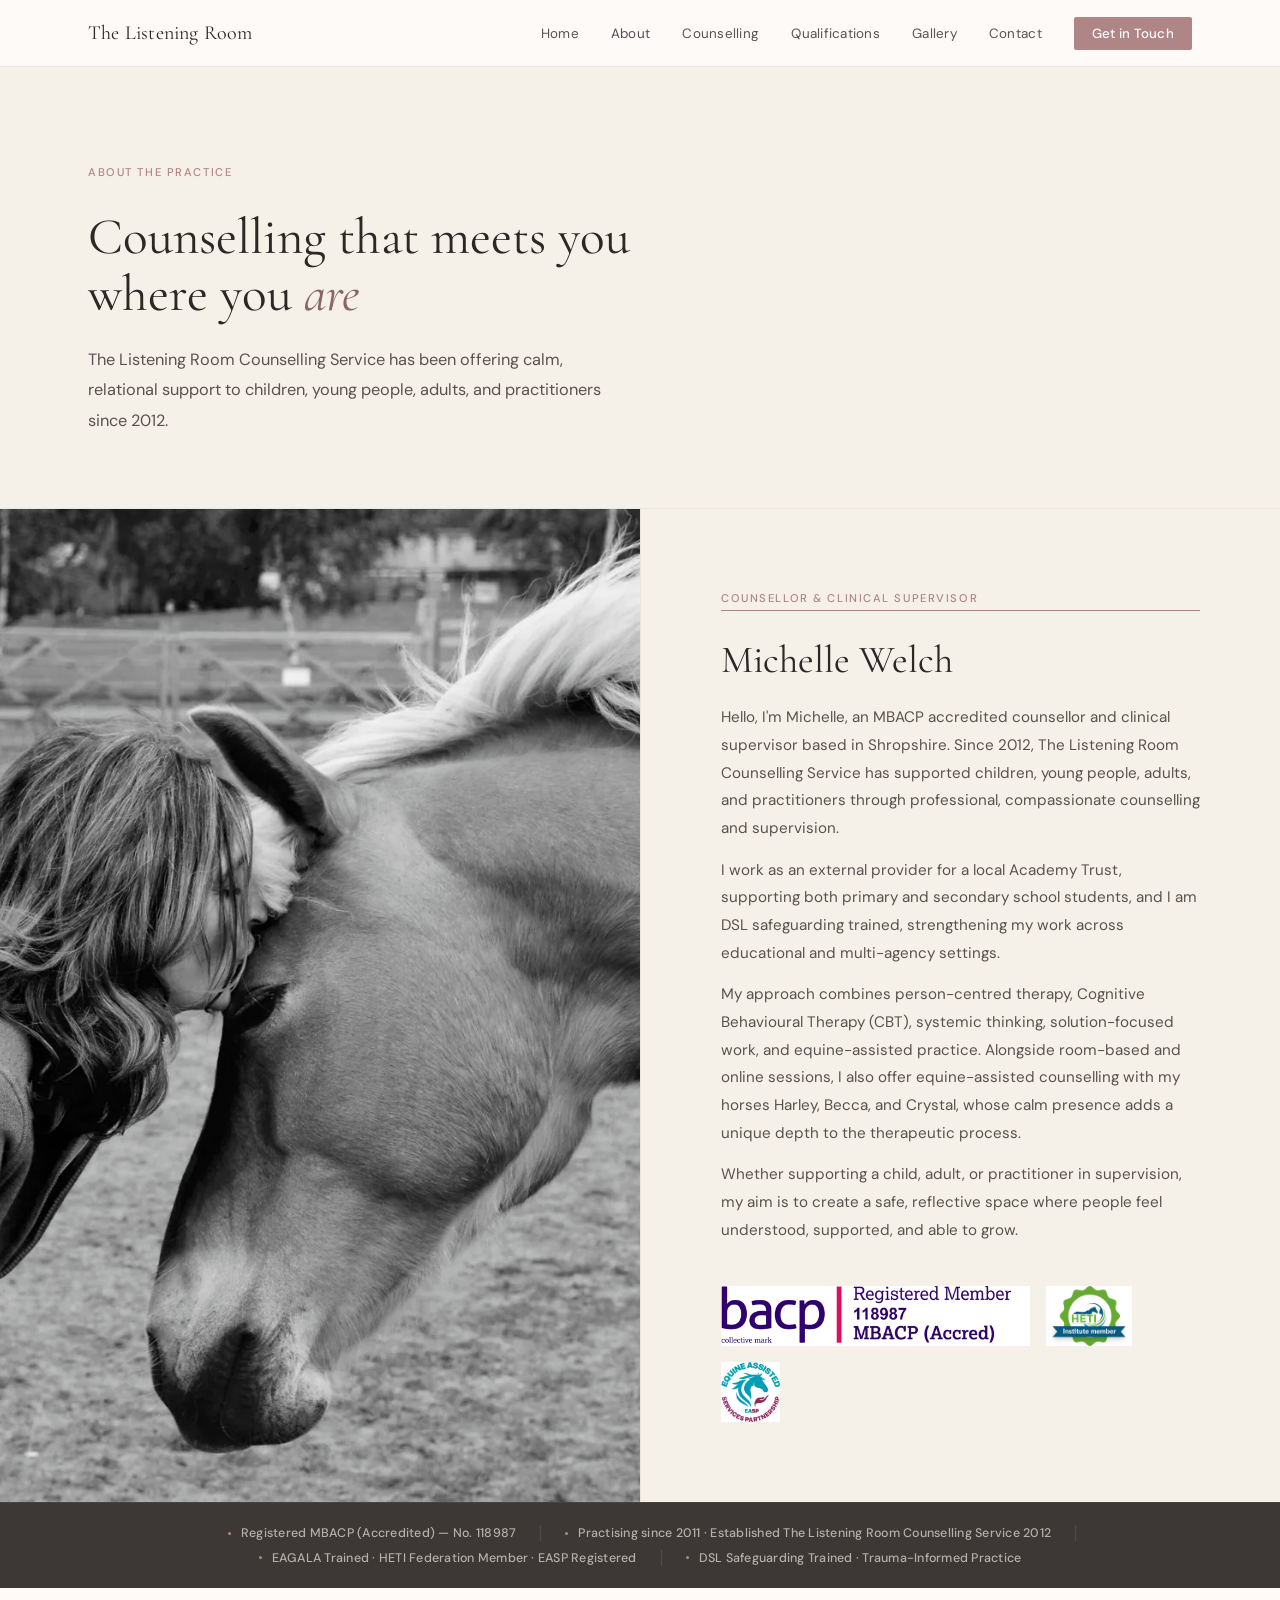
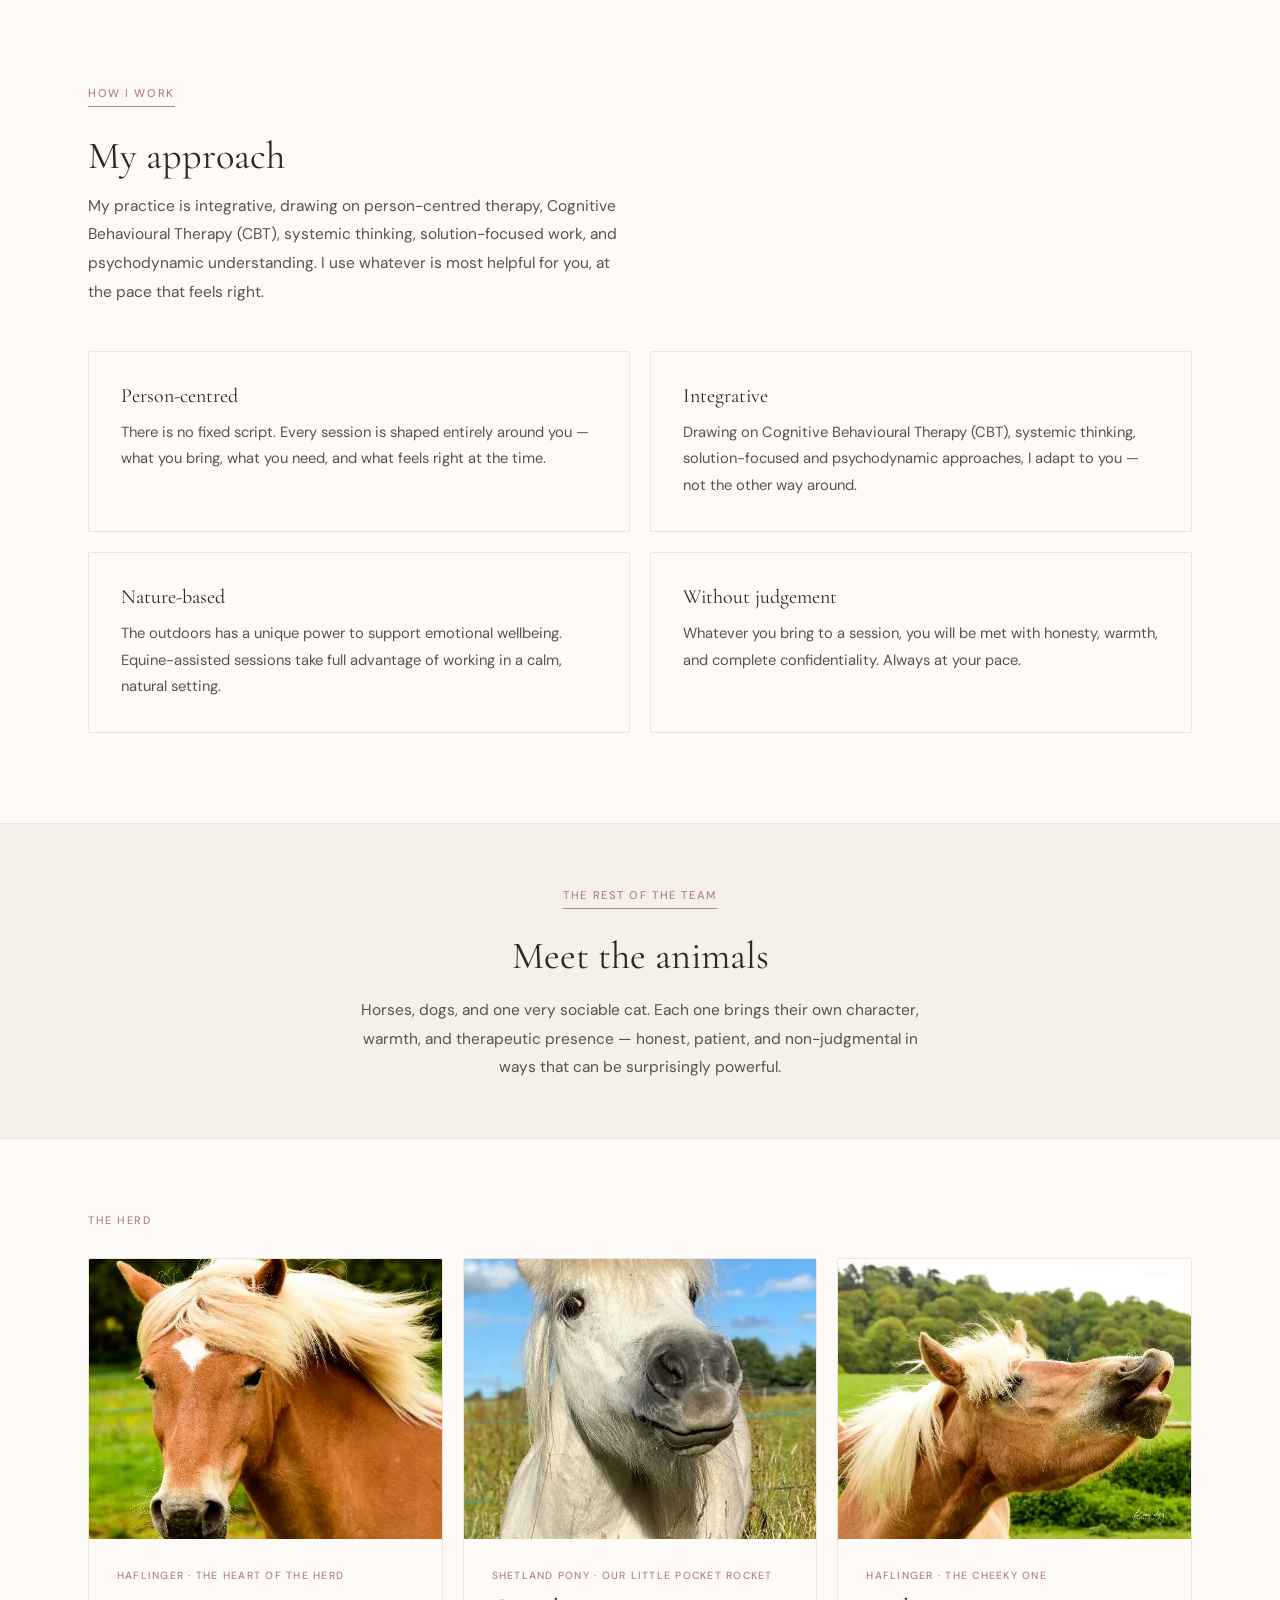
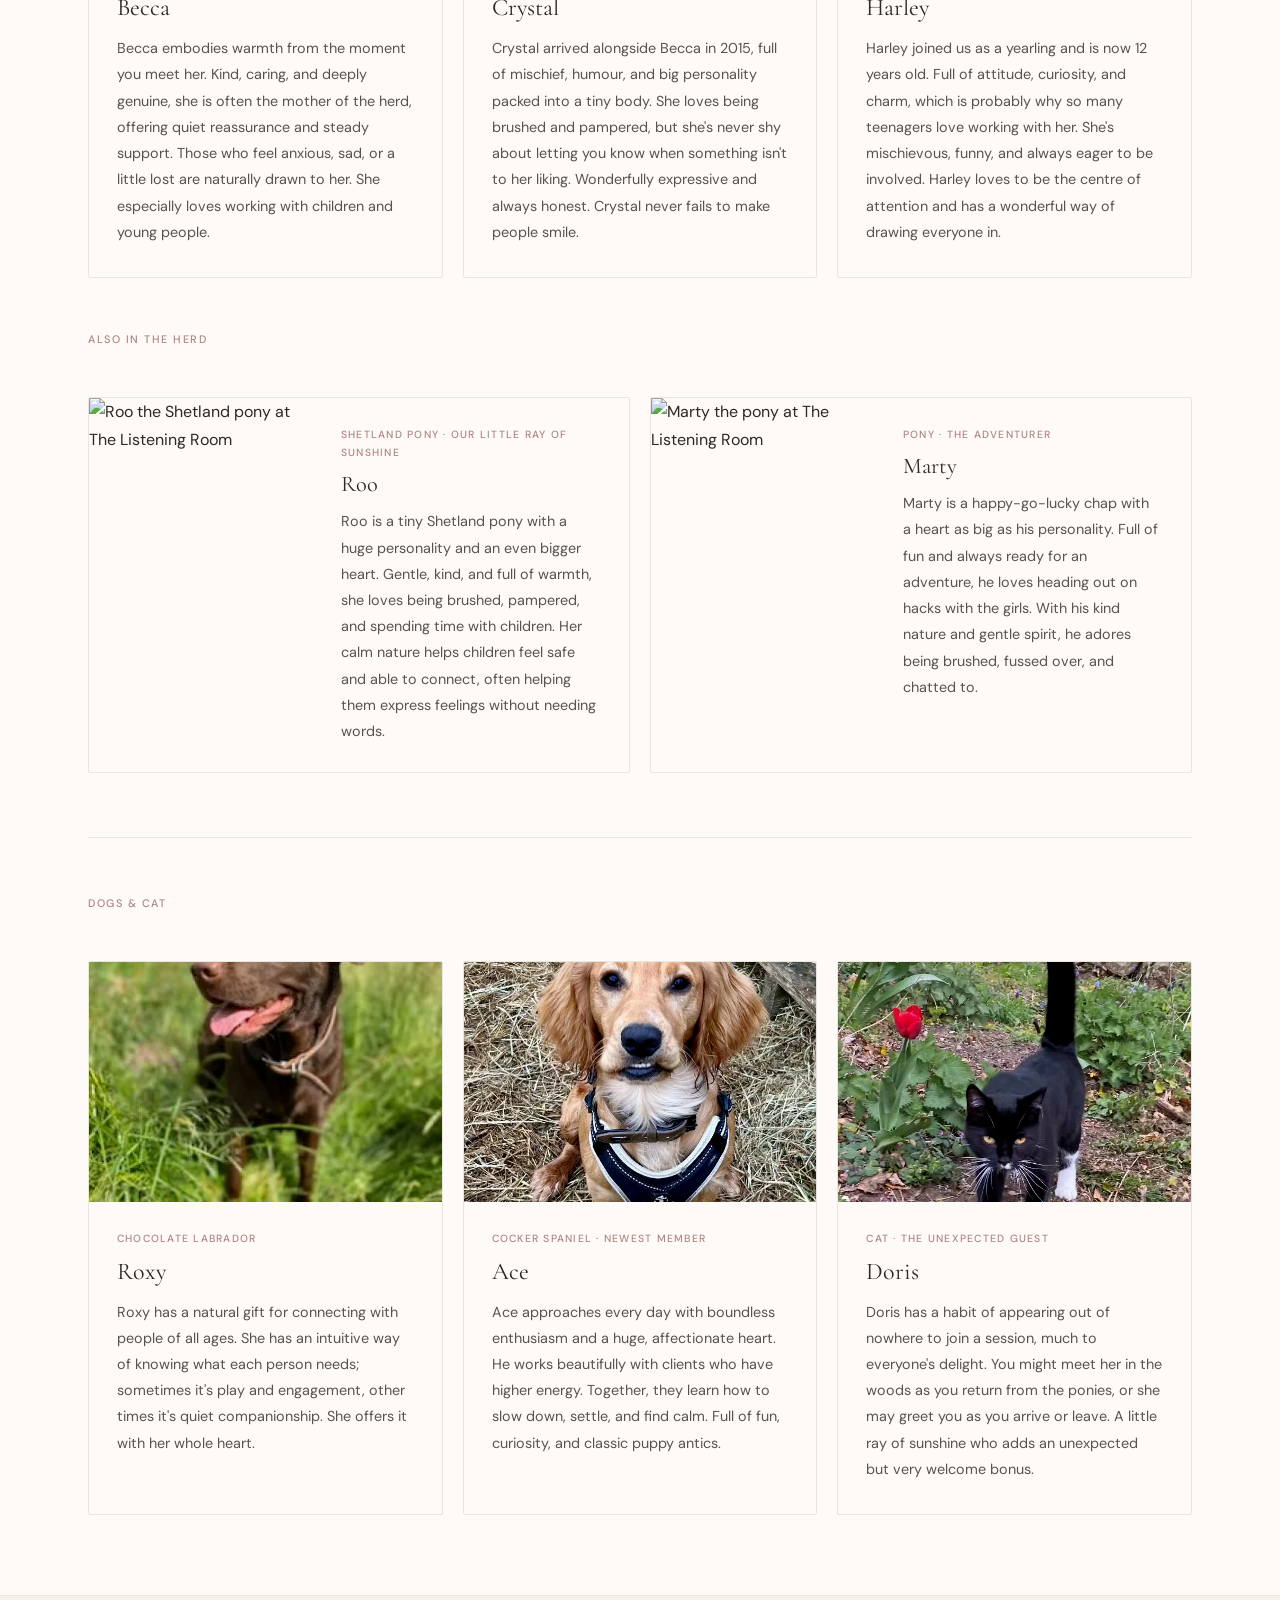
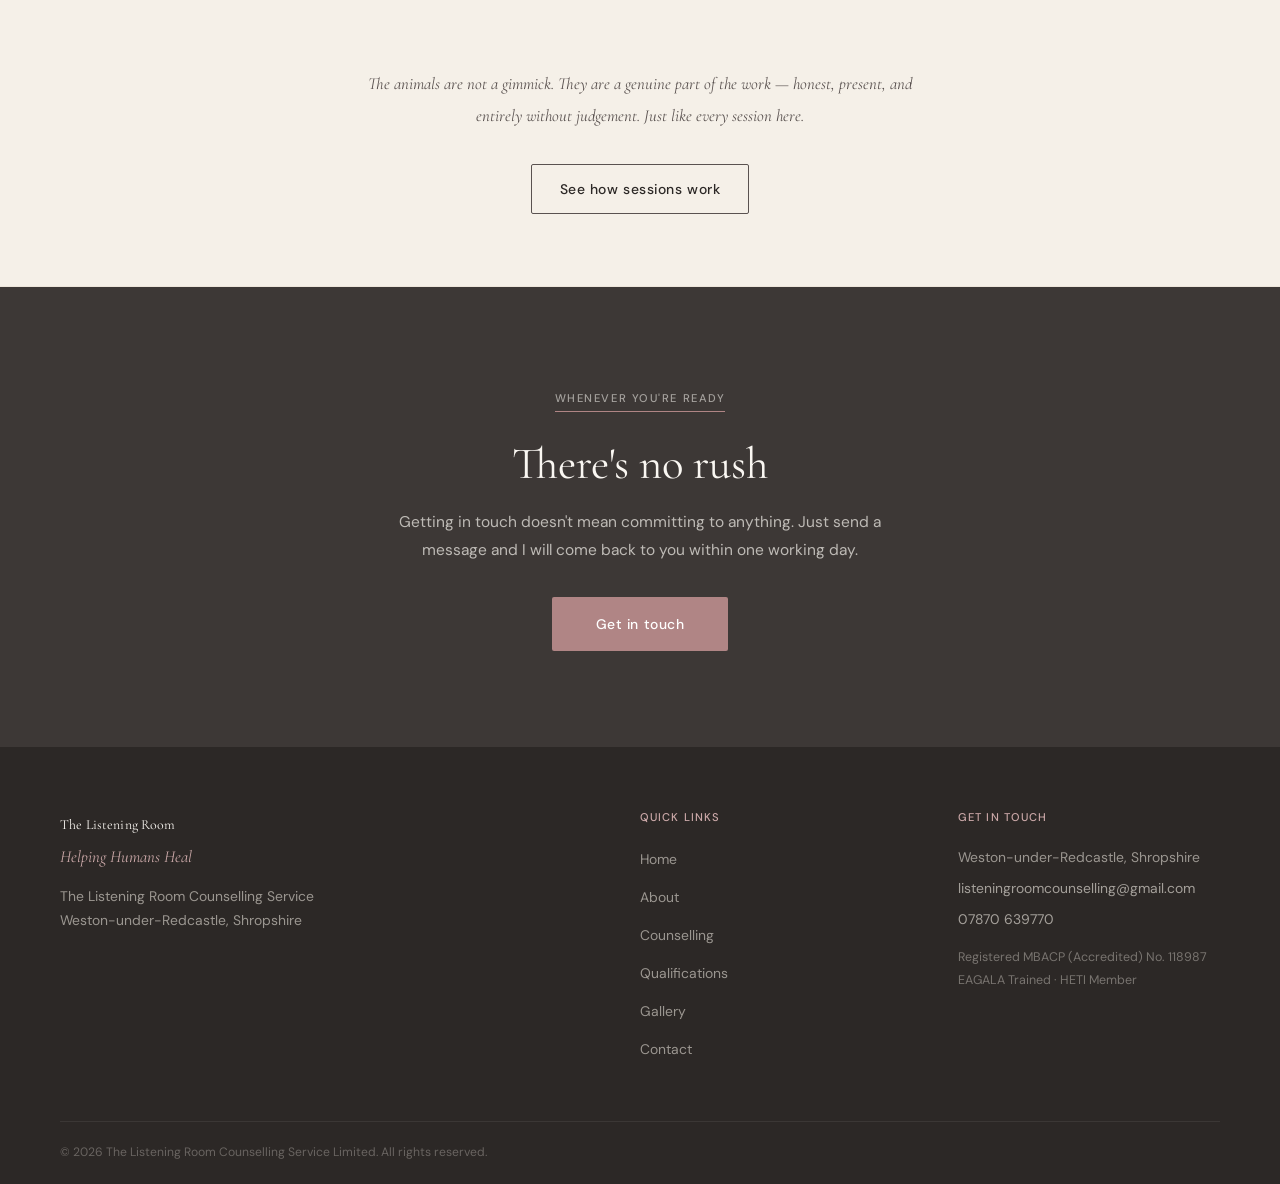
==== commit 53f0b248: "version 2.2" ====
--- a/pages/about.html
+++ b/pages/about.html
@@ -3,12 +3,11 @@
 <head>
   <meta charset="UTF-8" />
   <meta name="viewport" content="width=device-width, initial-scale=1.0" />
-  <title>About Michelle Welch | The Listening Room Counselling Shropshire</title>
-  <meta name="description" content="Meet Michelle Welch — MBACP Accredited counsellor, clinical supervisor, and founder of The Listening Room Counselling Service near Hawkstone Park, Shropshire since 2012." />
+  <title>About | The Listening Room Counselling Service</title>
+  <meta name="description" content="Meet Michelle Welch, MBACP Accredited counsellor and clinical supervisor at The Listening Room Counselling Service, Shropshire." />
   <link rel="stylesheet" href="../css/style.css" />
   <style>
 
-    /* ── CREDENTIAL BAR ─────────────────────────── */
     .credential-bar {
       background-color: var(--charcoal-mid);
       padding: 18px 28px;
@@ -22,7 +21,6 @@
       align-items: center;
       justify-content: center;
       flex-wrap: wrap;
-      gap: 0;
     }
 
     .credential-bar-item {
@@ -57,30 +55,27 @@
       flex-shrink: 0;
     }
 
-    /* ── WHAT THIS MEANS BLOCK ──────────────────── */
-    .accreditation-explainer {
+    /* Logo placeholders */
+    .logo-strip {
+      display: flex;
+      flex-wrap: wrap;
+      gap: 16px;
+      align-items: center;
+      margin-top: 28px;
+    }
+
+    .logo-placeholder {
       background-color: var(--linen);
-      border: 1px solid var(--cream-dark);
+      border: 1px dashed var(--cream-dark);
       border-radius: 2px;
-      padding: 32px 36px;
-      margin-top: 32px;
-    }
-
-    .accreditation-explainer p {
-      font-size: 0.91rem;
-      max-width: none;
-      line-height: 1.82;
-      font-style: italic;
+      padding: 10px 18px;
+      font-size: 0.72rem;
+      font-weight: 500;
       color: var(--charcoal-light);
-    }
-
-    .accreditation-explainer strong {
-      font-style: normal;
-      color: var(--charcoal);
-      font-weight: 500;
-    }
-
-    /* ── APPROACH CARDS ─────────────────────────── */
+      letter-spacing: 0.04em;
+      font-family: var(--font-body);
+    }
+
     .approach-grid-4 {
       display: grid;
       grid-template-columns: repeat(2, 1fr);
@@ -88,25 +83,186 @@
       margin-top: 44px;
     }
 
-    /* ── ANIMAL SECTION ─────────────────────────── */
-    .animals-intro-strip {
+    .horse-grid {
+      display: grid;
+      grid-template-columns: repeat(3, 1fr);
+      gap: 20px;
+    }
+
+    .horse-card {
+      background-color: var(--warm-white);
+      border: 1px solid var(--cream-dark);
+      border-radius: 2px;
+      overflow: hidden;
+      transition: var(--transition);
+    }
+
+    .horse-card:hover {
+      border-color: var(--rose-light);
+      transform: translateY(-4px);
+      box-shadow: 0 16px 48px rgba(176,133,133,0.1);
+    }
+
+    .horse-card-img {
+      height: 280px;
+      overflow: hidden;
+    }
+
+    .horse-card-img img {
+      width: 100%;
+      height: 100%;
+      object-fit: cover;
+      object-position: center;
+      transition: transform 0.7s ease;
+      display: block;
+    }
+
+    .horse-card:hover .horse-card-img img {
+      transform: scale(1.04);
+    }
+
+    .horse-card-body {
+      padding: 28px 28px 32px;
+    }
+
+    .horse-card-role {
+      font-size: 0.65rem;
+      font-weight: 500;
+      letter-spacing: 0.12em;
+      text-transform: uppercase;
+      color: var(--rose);
+      display: block;
+      margin-bottom: 8px;
+    }
+
+    .horse-card-body h3 {
+      font-size: 1.5rem;
+      margin-bottom: 12px;
+      color: var(--charcoal);
+    }
+
+    .horse-card-body p {
+      font-size: 0.9rem;
+      max-width: none;
+      line-height: 1.82;
+    }
+
+    .coming-soon-grid {
+      display: grid;
+      grid-template-columns: repeat(2, 1fr);
+      gap: 20px;
+      margin-top: 48px;
+    }
+
+    .coming-soon-card {
+      background-color: var(--warm-white);
+      border: 1px solid var(--cream-dark);
+      border-radius: 2px;
+      overflow: hidden;
+      display: grid;
+      grid-template-columns: 220px 1fr;
+      transition: var(--transition);
+    }
+
+    .coming-soon-card:hover {
+      border-color: var(--rose-light);
+      box-shadow: 0 12px 40px rgba(176,133,133,0.08);
+    }
+
+    .coming-soon-img {
+      overflow: hidden;
+    }
+
+    .coming-soon-img img {
+      width: 100%;
+      height: 100%;
+      object-fit: cover;
+      object-position: center;
+      display: block;
+    }
+
+    .coming-soon-body {
+      padding: 28px 32px;
+    }
+
+    .coming-soon-body h3 {
+      font-size: 1.4rem;
+      margin-bottom: 10px;
+    }
+
+    .coming-soon-body p {
+      font-size: 0.9rem;
+      max-width: none;
+      line-height: 1.82;
+    }
+
+    .companions-grid {
+      display: grid;
+      grid-template-columns: repeat(3, 1fr);
+      gap: 20px;
+      margin-top: 48px;
+    }
+
+    .supervision-section {
+      padding: 90px 28px;
       background-color: var(--linen);
       border-top: 1px solid var(--cream-dark);
       border-bottom: 1px solid var(--cream-dark);
-      padding: 56px 28px;
-      text-align: center;
-    }
-
-    .animals-intro-strip h2 {
-      margin: 12px 0 16px;
-      font-size: clamp(1.8rem, 3vw, 2.5rem);
-    }
-
-    .animals-intro-strip p {
-      max-width: 560px;
+    }
+
+    .supervision-inner {
+      max-width: var(--max-width);
       margin: 0 auto;
-      font-size: 0.97rem;
-      line-height: 1.85;
+      display: grid;
+      grid-template-columns: 1fr 1fr;
+      gap: 80px;
+      align-items: start;
+    }
+
+    .supervision-list {
+      background-color: var(--warm-white);
+      border: 1px solid var(--cream-dark);
+      border-radius: 2px;
+      padding: 36px 40px;
+    }
+
+    .supervision-list h3 {
+      font-size: 1.2rem;
+      margin-bottom: 22px;
+      color: var(--charcoal);
+    }
+
+    .supervision-list li {
+      display: flex;
+      gap: 14px;
+      align-items: flex-start;
+      margin-bottom: 14px;
+    }
+
+    .supervision-list li:last-child { margin-bottom: 0; }
+
+    .supervision-list li span {
+      width: 5px;
+      height: 5px;
+      border-radius: 50%;
+      background-color: var(--rose);
+      flex-shrink: 0;
+      margin-top: 9px;
+    }
+
+    .supervision-list li p {
+      font-size: 0.92rem;
+      max-width: none;
+      line-height: 1.75;
+    }
+
+    .supervision-meta {
+      margin-top: 24px;
+      padding-top: 22px;
+      border-top: 1px solid var(--cream-dark);
+      font-size: 0.8rem;
+      font-style: italic;
+      color: var(--charcoal-light);
     }
 
     .animal-sub-label {
@@ -119,249 +275,24 @@
       margin-bottom: 28px;
     }
 
-    /* ── HORSE FEATURE CARD ─────────────────────── */
-    .horse-grid {
-      display: grid;
-      grid-template-columns: repeat(3, 1fr);
-      gap: 20px;
-    }
-
-    .horse-card {
-      background-color: var(--warm-white);
-      border: 1px solid var(--cream-dark);
-      border-radius: 2px;
-      overflow: hidden;
-      transition: var(--transition);
-    }
-
-    .horse-card:hover {
-      border-color: var(--rose-light);
-      transform: translateY(-4px);
-      box-shadow: 0 16px 48px rgba(176,133,133,0.1);
-    }
-
-    .horse-card-img {
-      height: 280px;
-      overflow: hidden;
-    }
-
-    .horse-card-img img {
-      width: 100%;
-      height: 100%;
-      object-fit: cover;
-      object-position: center;
-      transition: transform 0.7s ease;
-      display: block;
-    }
-
-    .horse-card:hover .horse-card-img img {
-      transform: scale(1.04);
-    }
-
-    .horse-card-body {
-      padding: 28px 28px 32px;
-    }
-
-    .horse-card-role {
-      font-size: 0.65rem;
-      font-weight: 500;
-      letter-spacing: 0.12em;
-      text-transform: uppercase;
-      color: var(--rose);
-      display: block;
-      margin-bottom: 8px;
-    }
-
-    .horse-card-body h3 {
-      font-size: 1.5rem;
-      margin-bottom: 12px;
-      color: var(--charcoal);
-    }
-
-    .horse-card-body p {
-      font-size: 0.9rem;
-      max-width: none;
-      line-height: 1.82;
-    }
-
-    /* ── COMING SOON CARDS (ROO & MARTY) ────────── */
-    .coming-soon-grid {
-      display: grid;
-      grid-template-columns: repeat(2, 1fr);
-      gap: 20px;
-      margin-top: 48px;
-    }
-
-    .coming-soon-card {
-      background-color: var(--warm-white);
-      border: 1px solid var(--cream-dark);
-      border-radius: 2px;
-      overflow: hidden;
-      display: grid;
-      grid-template-columns: 220px 1fr;
-      transition: var(--transition);
-    }
-
-    .coming-soon-card:hover {
-      border-color: var(--rose-light);
-      box-shadow: 0 12px 40px rgba(176,133,133,0.08);
-    }
-
-    .coming-soon-img {
-      overflow: hidden;
-    }
-
-    .coming-soon-img img {
-      width: 100%;
-      height: 100%;
-      object-fit: cover;
-      object-position: center;
-      display: block;
-    }
-
-    .coming-soon-body {
-      padding: 28px 32px;
-    }
-
-    .coming-soon-body h3 {
-      font-size: 1.4rem;
-      margin-bottom: 10px;
-    }
-
-    .coming-soon-body p {
-      font-size: 0.9rem;
-      max-width: none;
-      line-height: 1.82;
-    }
-
-    /* ── DOGS & CAT GRID ────────────────────────── */
-    .companions-grid {
-      display: grid;
-      grid-template-columns: repeat(3, 1fr);
-      gap: 20px;
-      margin-top: 48px;
-    }
-
-    /* ── SUPERVISION ────────────────────────────── */
-    .supervision-section {
-      padding: 90px 28px;
-      background-color: var(--linen);
-      border-top: 1px solid var(--cream-dark);
-      border-bottom: 1px solid var(--cream-dark);
-    }
-
-    .supervision-inner {
-      max-width: var(--max-width);
-      margin: 0 auto;
-      display: grid;
-      grid-template-columns: 1fr 1fr;
-      gap: 80px;
-      align-items: start;
-    }
-
-    .supervision-list {
-      background-color: var(--warm-white);
-      border: 1px solid var(--cream-dark);
-      border-radius: 2px;
-      padding: 36px 40px;
-    }
-
-    .supervision-list h3 {
-      font-size: 1.2rem;
-      margin-bottom: 22px;
-      color: var(--charcoal);
-    }
-
-    .supervision-list li {
-      display: flex;
-      gap: 14px;
-      align-items: flex-start;
-      margin-bottom: 14px;
-    }
-
-    .supervision-list li:last-child {
-      margin-bottom: 0;
-    }
-
-    .supervision-list li span {
-      width: 5px;
-      height: 5px;
-      border-radius: 50%;
-      background-color: var(--rose);
-      flex-shrink: 0;
-      margin-top: 9px;
-    }
-
-    .supervision-list li p {
-      font-size: 0.92rem;
-      max-width: none;
-      line-height: 1.75;
-    }
-
-    .supervision-meta {
-      margin-top: 24px;
-      padding-top: 22px;
-      border-top: 1px solid var(--cream-dark);
-      font-size: 0.8rem;
-      font-style: italic;
-      color: var(--charcoal-light);
-    }
-
-    /* ── MOBILE ─────────────────────────────────── */
     @media (max-width: 768px) {
-
-      .michelle-section {
-        grid-template-columns: 1fr;
-        min-height: auto;
-      }
-      .michelle-image {
-        height: 340px;
-        min-height: 300px;
-      }
-      .michelle-content {
-        padding: 48px 24px;
-        border-left: none;
-        border-top: 1px solid var(--cream-dark);
-      }
-
-      .credential-bar-inner {
-        justify-content: flex-start;
-        gap: 0;
-      }
-      .credential-bar-item {
-        padding: 6px 14px 6px 0;
-      }
+      .michelle-section { display: block !important; }
+      .michelle-image { height: 320px !important; min-height: 300px !important; width: 100% !important; display: block; position: relative; overflow: hidden; }
+      .michelle-img-bg { position: absolute !important; inset: 0 !important; }
+      .michelle-content { padding: 48px 24px !important; border-left: none !important; border-top: 1px solid var(--cream-dark); }
+      .michelle-credentials span { flex: 0 1 auto !important; width: auto !important; }
+      .credential-bar-inner { flex-direction: column; align-items: flex-start; }
       .credential-bar-divider { display: none; }
-      .credential-bar-item p { white-space: normal; }
-
-      .approach-grid-4 {
-        grid-template-columns: 1fr;
-      }
-
-      .horse-grid {
-        grid-template-columns: 1fr;
-      }
-
+      .credential-bar-item { padding: 4px 0; }
+      .credential-bar-item p { white-space: normal !important; }
+      .approach-grid-4 { grid-template-columns: 1fr !important; }
+      .horse-grid { grid-template-columns: 1fr !important; }
       .horse-card-img { height: 220px; }
-
-      .coming-soon-grid {
-        grid-template-columns: 1fr;
-      }
-      .coming-soon-card {
-        grid-template-columns: 1fr;
-      }
-      .coming-soon-img {
-        height: 220px;
-      }
-
-      .companions-grid {
-        grid-template-columns: 1fr;
-      }
-
-      .supervision-inner {
-        grid-template-columns: 1fr;
-        gap: 36px;
-      }
+      .coming-soon-grid { grid-template-columns: 1fr !important; }
+      .coming-soon-card { grid-template-columns: 1fr !important; }
+      .coming-soon-img { height: 220px; }
+      .companions-grid { grid-template-columns: 1fr !important; }
+      .supervision-inner { grid-template-columns: 1fr !important; gap: 36px !important; }
     }
   </style>
 </head>
@@ -378,6 +309,7 @@
         <li><a href="../index.html">Home</a></li>
         <li><a href="about.html" class="active">About</a></li>
         <li><a href="counselling.html">Counselling</a></li>
+        <li><a href="qualifications.html">Qualifications</a></li>
         <li><a href="gallery.html">Gallery</a></li>
         <li><a href="contact.html">Contact</a></li>
         <li><a href="contact.html" class="nav-cta">Get in Touch</a></li>
@@ -390,7 +322,7 @@
     <div class="container">
       <span class="section-label reveal reveal-up">About the practice</span>
       <h1 class="reveal reveal-up reveal-delay-1" style="margin-top: 12px; font-size: clamp(2.2rem, 4vw, 3.5rem); max-width: 620px; line-height: 1.12;">Counselling that meets you<br>where you <em>are</em></h1>
-      <p class="reveal reveal-up reveal-delay-2" style="font-size: 1.02rem; max-width: 520px; margin-top: 22px; line-height: 1.85;">The Listening Room has been offering calm, relational support to children, young people, adults, and practitioners since 2012 — outdoors, indoors, and online.</p>
+      <p class="reveal reveal-up reveal-delay-2" style="font-size: 1.02rem; max-width: 520px; margin-top: 22px; line-height: 1.85;">The Listening Room Counselling Service has been offering calm, relational support to children, young people, adults, and practitioners since 2012.</p>
     </div>
   </section>
 
@@ -400,37 +332,33 @@
       <div class="michelle-img-bg" style="background-image: url('../images/michelle.jpg');"></div>
     </div>
     <div class="michelle-content reveal reveal-right">
-      <span class="section-label">Founder &amp; Lead Counsellor</span>
+      <span class="section-label">Counsellor &amp; Clinical Supervisor</span>
       <h2>Michelle Welch</h2>
-      <p>Hello, I'm Michelle. I'm a MBACP Accredited counsellor and clinical supervisor, and I founded The Listening Room in 2012 with a belief that some of the most meaningful conversations happen not in a room — but outdoors, in the company of animals.</p>
-      <p>I work with children, young people, adults, and fellow practitioners — in person, online, and through equine-assisted sessions with my lifelong herd. My practice is shaped by many years of experience across schools, residential children's homes, and wider support networks.</p>
-      <p>Whatever you bring to a session, my aim is always the same: to create a grounded, reflective space where you feel safe enough to breathe, explore, and grow.</p>
-      <div class="michelle-credentials">
-        <span>Registered MBACP (Accredited)</span>
-        <span>FD Counselling &amp; Psychotherapy — Edge Hill University 2011</span>
-        <span>BACP Accredited 2015</span>
-        <span>Level 6 Supervision Certificate 2019</span>
-        <span>EAGALA Trained</span>
-        <span>STORM Suicide Prevention</span>
-        <span>Trauma-Informed Practice</span>
-        <span>HETI Federation Member</span>
-        <span>EASP Registered Practitioner</span>
-        <span>DSL Safeguarding Trained</span>
-      </div>
-    </div>
-  </section>
-
-  <!-- CREDENTIAL BAR — what MBACP Accredited actually means -->
+      <p>Hello, I'm Michelle, an MBACP accredited counsellor and clinical supervisor based in Shropshire. Since 2012, The Listening Room Counselling Service has supported children, young people, adults, and practitioners through professional, compassionate counselling and supervision.</p>
+      <p>I work as an external provider for a local Academy Trust, supporting both primary and secondary school students, and I am DSL safeguarding trained, strengthening my work across educational and multi-agency settings.</p>
+      <p>My approach combines person-centred therapy, Cognitive Behavioural Therapy (CBT), systemic thinking, solution-focused work, and equine-assisted practice. Alongside room-based and online sessions, I also offer equine-assisted counselling with my horses Harley, Becca, and Crystal, whose calm presence adds a unique depth to the therapeutic process.</p>
+      <p>Whether supporting a child, adult, or practitioner in supervision, my aim is to create a safe, reflective space where people feel understood, supported, and able to grow.</p>
+
+      <!-- Logo strip — logos to be added by Tom once received from Michelle -->
+<div class="logo-strip">
+        <a href="https://www.bacp.co.uk/supervisors/118987/michelle-welch/Shrewsbury" target="_blank" rel="noopener"><img src="../images/BACP.jpg" alt="BACP Accredited Member No. 118987" style="height: 60px; width: auto;" /></a>
+        <img src="../images/HETI.jpg" alt="Horses in Education and Therapy International" style="height: 60px; width: auto;" />
+        <img src="../images/EASP.jpg" alt="Equine Assisted Services Partnership" style="height: 60px; width: auto;" />
+      </div>
+      </div>
+  </section>
+
+  <!-- CREDENTIAL BAR -->
   <div class="credential-bar">
     <div class="credential-bar-inner">
       <div class="credential-bar-item">
         <span class="credential-bar-dot"></span>
-        <p>MBACP Accredited — the highest standard of professional recognition in UK counselling</p>
+        <p>Registered MBACP (Accredited) — No. 118987</p>
       </div>
       <div class="credential-bar-divider"></div>
       <div class="credential-bar-item">
         <span class="credential-bar-dot"></span>
-        <p>Practising since 2011 · Established The Listening Room 2012</p>
+        <p>Practising since 2011 · Established The Listening Room Counselling Service 2012</p>
       </div>
       <div class="credential-bar-divider"></div>
       <div class="credential-bar-item">
@@ -440,7 +368,7 @@
       <div class="credential-bar-divider"></div>
       <div class="credential-bar-item">
         <span class="credential-bar-dot"></span>
-        <p>DSL Safeguarding Trained · Trauma-Informed · STORM Certified</p>
+        <p>DSL Safeguarding Trained · Trauma-Informed Practice</p>
       </div>
     </div>
   </div>
@@ -451,7 +379,7 @@
       <div class="reveal reveal-up">
         <span class="section-label">How I work</span>
         <h2 style="margin: 14px 0 12px;">My approach</h2>
-        <p style="max-width: 540px; font-size: 0.97rem; line-height: 1.85;">My practice is integrative — drawing on person-centred therapy, CBT, systemic thinking, solution-focused work, and psychodynamic understanding. I use whatever is most helpful for you, at the pace that feels right.</p>
+        <p style="max-width: 540px; font-size: 0.97rem; line-height: 1.85;">My practice is integrative, drawing on person-centred therapy, Cognitive Behavioural Therapy (CBT), systemic thinking, solution-focused work, and psychodynamic understanding. I use whatever is most helpful for you, at the pace that feels right.</p>
       </div>
       <div class="approach-grid-4">
         <div class="approach-card reveal reveal-up reveal-delay-1">
@@ -460,7 +388,7 @@
         </div>
         <div class="approach-card reveal reveal-up reveal-delay-2">
           <h3>Integrative</h3>
-          <p style="font-size: 0.92rem; max-width: none; line-height: 1.82;">Drawing on CBT, systemic thinking, solution-focused and psychodynamic approaches, I adapt to you — not the other way around.</p>
+          <p style="font-size: 0.92rem; max-width: none; line-height: 1.82;">Drawing on Cognitive Behavioural Therapy (CBT), systemic thinking, solution-focused and psychodynamic approaches, I adapt to you — not the other way around.</p>
         </div>
         <div class="approach-card reveal reveal-up reveal-delay-1">
           <h3>Nature-based</h3>
@@ -471,21 +399,17 @@
           <p style="font-size: 0.92rem; max-width: none; line-height: 1.82;">Whatever you bring to a session, you will be met with honesty, warmth, and complete confidentiality. Always at your pace.</p>
         </div>
       </div>
-
-      <div class="accreditation-explainer reveal reveal-up">
-        <p><strong>What does MBACP Accredited mean?</strong> BACP Accreditation is the highest professional recognition available to counsellors in the UK. It requires a minimum of 450 supervised hours of practice, advanced training, and ongoing professional development — and must be renewed regularly. When you work with Michelle, you are working with one of the most rigorously qualified counsellors in the country.</p>
-      </div>
-    </div>
-  </section>
-
-  <!-- THE ANIMALS — INTRO STRIP -->
-  <div class="animals-intro-strip">
+    </div>
+  </section>
+
+  <!-- THE ANIMALS -->
+  <section style="padding: 56px 28px; background-color: var(--linen); border-bottom: 1px solid var(--cream-dark); text-align: center;">
     <div class="reveal reveal-up">
       <span class="section-label">The rest of the team</span>
-      <h2>Meet the animals</h2>
-      <p>Horses, dogs, and one very sociable cat. Each one brings their own character, warmth, and therapeutic presence — honest, patient, and non-judgmental in ways that can be surprisingly powerful.</p>
-    </div>
-  </div>
+      <h2 style="margin: 12px 0 16px;">Meet the animals</h2>
+      <p style="max-width: 560px; margin: 0 auto; font-size: 0.97rem; line-height: 1.85;">Horses, dogs, and one very sociable cat. Each one brings their own character, warmth, and therapeutic presence — honest, patient, and non-judgmental in ways that can be surprisingly powerful.</p>
+    </div>
+  </section>
 
   <!-- THE HERD -->
   <section style="padding: 72px 28px 80px; background-color: var(--warm-white);">
@@ -495,70 +419,65 @@
 
       <div class="horse-grid">
 
-        <!-- BECCA -->
         <div class="horse-card reveal reveal-up reveal-delay-1">
           <div class="horse-card-img">
-            <img src="../images/horse-4.jpg" alt="Becca the Haflinger — The Listening Room" />
+            <img src="../images/horse-4.jpg" alt="Becca the Haflinger at The Listening Room" />
           </div>
           <div class="horse-card-body">
             <span class="horse-card-role">Haflinger · The Heart of the Herd</span>
             <h3>Becca</h3>
-            <p>Becca embodies warmth from the moment you meet her. Kind, caring, and deeply genuine — she is often the mother of the herd, offering quiet reassurance and steady support. Those who feel anxious, sad, or a little lost are naturally drawn to her. She especially loves working with children and young people.</p>
-          </div>
-        </div>
-
-        <!-- CRYSTAL -->
+            <p>Becca embodies warmth from the moment you meet her. Kind, caring, and deeply genuine, she is often the mother of the herd, offering quiet reassurance and steady support. Those who feel anxious, sad, or a little lost are naturally drawn to her. She especially loves working with children and young people.</p>
+          </div>
+        </div>
+
         <div class="horse-card reveal reveal-up reveal-delay-2">
           <div class="horse-card-img">
-            <img src="../images/horse-2.jpg" alt="Crystal the Shetland pony — The Listening Room" />
+            <img src="../images/horse-2.jpg" alt="Crystal the Shetland pony at The Listening Room" />
           </div>
           <div class="horse-card-body">
             <span class="horse-card-role">Shetland Pony · Our Little Pocket Rocket</span>
             <h3>Crystal</h3>
-            <p>Crystal arrived alongside Becca in 2015 — full of mischief, humour, and big personality packed into a tiny body. She loves being brushed and pampered, but she's never shy about letting you know when something isn't to her liking. Wonderfully expressive and always honest. Crystal never fails to make people smile.</p>
-          </div>
-        </div>
-
-        <!-- HARLEY -->
+            <p>Crystal arrived alongside Becca in 2015, full of mischief, humour, and big personality packed into a tiny body. She loves being brushed and pampered, but she's never shy about letting you know when something isn't to her liking. Wonderfully expressive and always honest. Crystal never fails to make people smile.</p>
+          </div>
+        </div>
+
         <div class="horse-card reveal reveal-up reveal-delay-3">
           <div class="horse-card-img">
-            <img src="../images/horse-5.jpg" alt="Harley the Haflinger — The Listening Room" />
+            <img src="../images/horse-5.jpg" alt="Harley the Haflinger at The Listening Room" />
           </div>
           <div class="horse-card-body">
             <span class="horse-card-role">Haflinger · The Cheeky One</span>
             <h3>Harley</h3>
-            <p>Harley joined us as a yearling and is now 12 years old. Full of attitude, curiosity, and charm — which is probably why so many teenagers love working with her. She's mischievous, funny, and always eager to be involved. Harley loves to be the centre of attention and has a wonderful way of drawing everyone in.</p>
-          </div>
-        </div>
-
-      </div>
-
-      <!-- ROO & MARTY — JOINING SOON -->
+            <p>Harley joined us as a yearling and is now 12 years old. Full of attitude, curiosity, and charm, which is probably why so many teenagers love working with her. She's mischievous, funny, and always eager to be involved. Harley loves to be the centre of attention and has a wonderful way of drawing everyone in.</p>
+          </div>
+        </div>
+
+      </div>
+
+      <!-- ROO & MARTY -->
       <div style="margin-top: 52px;">
-        <span class="animal-sub-label reveal reveal-up">Joining the herd soon</span>
+        <span class="animal-sub-label reveal reveal-up">Also in the herd</span>
         <div class="coming-soon-grid">
 
-          <!-- ROO -->
           <div class="coming-soon-card reveal reveal-left">
             <div class="coming-soon-img">
-              <img src="../images/roo.jpg" alt="Roo the Shetland pony — The Listening Room" />
+              <img src="../images/roo.jpg" alt="Roo the Shetland pony at The Listening Room" />
             </div>
             <div class="coming-soon-body">
               <span class="horse-card-role">Shetland Pony · Our Little Ray of Sunshine</span>
               <h3>Roo</h3>
-              <p>Roo is a tiny Shetland pony with a huge personality and an even bigger heart. Gentle, kind, and full of warmth — she loves being brushed, pampered, and spending time with children. Her calm nature helps children feel safe and able to connect, often helping them express feelings without needing words.</p>
-            </div>
-          </div>
-
-          <!-- MARTY -->
+              <p>Roo is a tiny Shetland pony with a huge personality and an even bigger heart. Gentle, kind, and full of warmth, she loves being brushed, pampered, and spending time with children. Her calm nature helps children feel safe and able to connect, often helping them express feelings without needing words.</p>
+            </div>
+          </div>
+
           <div class="coming-soon-card reveal reveal-right">
             <div class="coming-soon-img">
-              <img src="../images/marty.jpg" alt="Marty the pony — The Listening Room" />
+              <img src="../images/marty.jpg" alt="Marty the pony at The Listening Room" />
             </div>
             <div class="coming-soon-body">
               <span class="horse-card-role">Pony · The Adventurer</span>
               <h3>Marty</h3>
-              <p>Marty is a happy-go-lucky chap with a heart as big as his personality. Full of fun and always ready for an adventure, he loves heading out on hacks with the girls. With his kind nature and gentle spirit, he adores being brushed, fussed over, and chatted to — the sort of pony who makes every day feel a little brighter.</p>
+              <p>Marty is a happy-go-lucky chap with a heart as big as his personality. Full of fun and always ready for an adventure, he loves heading out on hacks with the girls. With his kind nature and gentle spirit, he adores being brushed, fussed over, and chatted to.</p>
             </div>
           </div>
 
@@ -570,103 +489,60 @@
         <span class="animal-sub-label reveal reveal-up">Dogs &amp; cat</span>
         <div class="companions-grid">
 
-          <!-- ROXY -->
           <div class="horse-card reveal reveal-up reveal-delay-1">
             <div class="horse-card-img" style="height: 240px;">
-              <img src="../images/dog.jpg" alt="Roxy the Labrador — The Listening Room" />
+              <img src="../images/dog.jpg" alt="Roxy the Labrador at The Listening Room" />
             </div>
             <div class="horse-card-body">
               <span class="horse-card-role">Chocolate Labrador</span>
               <h3>Roxy</h3>
-              <p>Roxy has a natural gift for connecting with people of all ages. She has an intuitive way of knowing what each person needs — sometimes it's play and engagement, other times it's quiet companionship — and she offers it with her whole heart.</p>
-            </div>
-          </div>
-
-          <!-- ACE -->
+              <p>Roxy has a natural gift for connecting with people of all ages. She has an intuitive way of knowing what each person needs; sometimes it's play and engagement, other times it's quiet companionship. She offers it with her whole heart.</p>
+            </div>
+          </div>
+
           <div class="horse-card reveal reveal-up reveal-delay-2">
             <div class="horse-card-img" style="height: 240px;">
-              <img src="../images/dog-2.jpg" alt="Ace the Cocker Spaniel — The Listening Room" />
+              <img src="../images/dog-2.jpg" alt="Ace the Cocker Spaniel at The Listening Room" />
             </div>
             <div class="horse-card-body">
               <span class="horse-card-role">Cocker Spaniel · Newest Member</span>
               <h3>Ace</h3>
-              <p>Ace approaches every day with boundless enthusiasm and a huge, affectionate heart. He works beautifully with clients who have higher energy — together, they learn how to slow down, settle, and find calm. Full of fun, curiosity, and classic puppy antics.</p>
-            </div>
-          </div>
-
-          <!-- DORIS -->
+              <p>Ace approaches every day with boundless enthusiasm and a huge, affectionate heart. He works beautifully with clients who have higher energy. Together, they learn how to slow down, settle, and find calm. Full of fun, curiosity, and classic puppy antics.</p>
+            </div>
+          </div>
+
           <div class="horse-card reveal reveal-up reveal-delay-3">
             <div class="horse-card-img" style="height: 240px;">
-              <img src="../images/cat.jpg" alt="Doris the cat — The Listening Room" />
+              <img src="../images/cat.jpg" alt="Doris the cat at The Listening Room" />
             </div>
             <div class="horse-card-body">
               <span class="horse-card-role">Cat · The Unexpected Guest</span>
               <h3>Doris</h3>
-              <p>Doris has a habit of appearing out of nowhere to join a session — much to everyone's delight. You might meet her in the woods as you return from the ponies, or she may greet you as you arrive or leave. A little ray of sunshine who adds an unexpected but very welcome bonus.</p>
-            </div>
-          </div>
-
-        </div>
-      </div>
-    </div>
-  </section>
-
-  <!-- CLINICAL SUPERVISION -->
-  <section class="supervision-section">
+              <p>Doris has a habit of appearing out of nowhere to join a session, much to everyone's delight. You might meet her in the woods as you return from the ponies, or she may greet you as you arrive or leave. A little ray of sunshine who adds an unexpected but very welcome bonus.</p>
+            </div>
+          </div>
+
+        </div>
+      </div>
+    </div>
+  </section>
+
+<!-- BRIDGE -->
+  <section style="padding: 72px 28px; background-color: var(--linen); border-top: 1px solid var(--cream-dark); border-bottom: 1px solid var(--cream-dark); text-align: center;">
     <div class="container">
-      <div class="supervision-inner">
-
-        <div class="reveal reveal-left">
-          <span class="section-label">For fellow practitioners</span>
-          <h2 style="margin: 14px 0 24px; line-height: 1.2;">Clinical Supervision</h2>
-          <p style="max-width: none; margin-bottom: 16px; font-size: 0.97rem; line-height: 1.85;">I have been a clinical supervisor for many years and value the variety, depth, and professional connection it brings. I particularly enjoy supporting trainee counsellors as they grow in confidence and move toward qualification.</p>
-          <p style="max-width: none; margin-bottom: 16px; font-size: 0.97rem; line-height: 1.85;">My approach is integrative — grounded in the person-centred model and informed by CBT, systemic thinking, and the Seven Eyed Model of Supervision. I work within the BACP Ethical Framework and follow the professional standards of HETI.</p>
-          <p style="max-width: none; margin-bottom: 32px; font-size: 0.97rem; line-height: 1.85;">I also offer equine-assisted counselling supervision for practitioners who incorporate horses into their therapeutic work. Supervision is available monthly or fortnightly, online and in person.</p>
-          <a href="contact.html" class="btn btn-outline">Ask about supervision</a>
-        </div>
-
-        <div class="supervision-list reveal reveal-right">
-          <h3>Supervision can help you</h3>
-          <ul>
-            <li>
-              <span></span>
-              <p>Explore what feels stuck in client work</p>
-            </li>
-            <li>
-              <span></span>
-              <p>Reflect on new or challenging clinical issues</p>
-            </li>
-            <li>
-              <span></span>
-              <p>Think through CPD, accreditation, or qualification pathways</p>
-            </li>
-            <li>
-              <span></span>
-              <p>Consider the practical and emotional aspects of private practice</p>
-            </li>
-            <li>
-              <span></span>
-              <p>Process personal material activated through client work</p>
-            </li>
-            <li>
-              <span></span>
-              <p>Receive specialist equine-assisted counselling supervision</p>
-            </li>
-          </ul>
-          <p class="supervision-meta">Available online and in person &nbsp;·&nbsp; Monthly or fortnightly &nbsp;·&nbsp; Trainees and qualified practitioners welcome</p>
-        </div>
-
-      </div>
+      <p style="font-size: 1.05rem; max-width: 580px; margin: 0 auto; line-height: 1.9; font-style: italic; color: var(--charcoal-light); font-family: var(--font-heading);">The animals are not a gimmick. They are a genuine part of the work — honest, present, and entirely without judgement. Just like every session here.</p>
+      <a href="contact.html" class="btn btn-outline" style="margin-top: 32px;">See how sessions work</a>
     </div>
   </section>
 
   <!-- CTA WARM -->
   <section class="cta-warm">
-    <div class="cta-warm-inner reveal reveal-up">
+
+  <div class="cta-warm-inner reveal reveal-up">
       <span class="section-label" style="color: rgba(250,247,242,0.55);">Whenever you're ready</span>
       <h2>There's no rush</h2>
-      <p>Getting in touch doesn't mean committing to anything. Just send Michelle a message and she'll come back to you within one working day.</p>
-      <a href="contact.html" class="btn btn-rose" style="margin-top: 2rem; padding: 15px 44px;">Send a message</a>
+      <p>Getting in touch doesn't mean committing to anything. Just send a message and I will come back to you within one working day.</p>
+      <a href="contact.html" class="btn btn-rose" style="margin-top: 2rem; padding: 15px 44px;">Get in touch</a>
     </div>
   </section>
 
@@ -676,7 +552,7 @@
       <div class="footer-brand">
         <p class="nav-logo" style="color: var(--cream);">The Listening Room</p>
         <p style="font-style: italic; color: var(--rose-light); font-family: var(--font-heading); font-size: 1.05rem; margin-top: 6px;">Helping Humans Heal</p>
-        <p style="margin-top: 14px;">Equine Assisted Counselling<br>Hawkstone Park, Shropshire</p>
+        <p style="margin-top: 14px;">The Listening Room Counselling Service<br>Weston-under-Redcastle, Shropshire</p>
       </div>
       <div>
         <p class="footer-heading">Quick Links</p>
@@ -684,6 +560,7 @@
           <li><a href="../index.html">Home</a></li>
           <li><a href="about.html">About</a></li>
           <li><a href="counselling.html">Counselling</a></li>
+          <li><a href="qualifications.html">Qualifications</a></li>
           <li><a href="gallery.html">Gallery</a></li>
           <li><a href="contact.html">Contact</a></li>
         </ul>
@@ -691,10 +568,10 @@
       <div>
         <p class="footer-heading">Get in Touch</p>
         <div class="footer-contact">
-          <p>Hawkstone Park, Shropshire</p>
+          <p>Weston-under-Redcastle, Shropshire</p>
           <p><a href="mailto:listeningroomcounselling@gmail.com" style="color: rgba(245,240,232,0.6);">listeningroomcounselling@gmail.com</a></p>
           <p><a href="tel:07870639770" style="color: rgba(245,240,232,0.6);">07870 639770</a></p>
-          <p style="margin-top: 14px; font-size: 0.78rem; color: rgba(245,240,232,0.38);">Registered MBACP (Accredited)<br>EAGALA Trained · HETI Member</p>
+          <p style="margin-top: 14px; font-size: 0.78rem; color: rgba(245,240,232,0.38);">Registered MBACP (Accredited) No. 118987<br>EAGALA Trained · HETI Member</p>
         </div>
       </div>
     </div>
--- a/css/style.css
+++ b/css/style.css
@@ -1165,4 +1165,161 @@
     min-height: 320px;
     height: 320px;
   }
+}
+
+/* =============================================
+   MOBILE FIXES — add to bottom of style.css
+   ============================================= */
+
+@media (max-width: 768px) {
+
+  /* ── Michelle split section ─────────────────
+     Force single column stack on mobile.
+     The grid needs to collapse fully.          */
+  .michelle-section {
+    display: block !important;
+  }
+
+  .michelle-image {
+    height: 320px !important;
+    min-height: 320px !important;
+    width: 100% !important;
+    display: block;
+    position: relative;
+    overflow: hidden;
+  }
+
+  .michelle-img-bg {
+    position: absolute !important;
+    inset: 0 !important;
+    width: 100% !important;
+    height: 100% !important;
+  }
+
+  .michelle-content {
+    padding: 48px 24px !important;
+    border-left: none !important;
+    border-top: 1px solid var(--cream-dark);
+    width: 100% !important;
+  }
+
+  /* ── Credential badges ───────────────────────
+     Stop badges stretching full width.
+     Let them wrap naturally at content width.  */
+  .michelle-credentials {
+    gap: 6px !important;
+  }
+
+  .michelle-credentials span {
+    flex: 0 1 auto !important;
+    width: auto !important;
+    white-space: normal;
+    font-size: 0.69rem !important;
+  }
+
+  /* ── About page animal grids ─────────────────
+     3-col horse grid → 1 col
+     2-col coming soon → 1 col
+     3-col companions → 1 col                   */
+  .horse-grid {
+    grid-template-columns: 1fr !important;
+  }
+
+  .coming-soon-grid {
+    grid-template-columns: 1fr !important;
+  }
+
+  .coming-soon-card {
+    grid-template-columns: 1fr !important;
+    flex-direction: column !important;
+  }
+
+  .coming-soon-img {
+    height: 220px !important;
+    width: 100% !important;
+  }
+
+  .companions-grid {
+    grid-template-columns: 1fr !important;
+  }
+
+  /* ── Approach grid → 1 col ──────────────────  */
+  .approach-grid-4 {
+    grid-template-columns: 1fr !important;
+  }
+
+  /* ── Supervision grid → 1 col ───────────────  */
+  .supervision-inner {
+    grid-template-columns: 1fr !important;
+    gap: 36px !important;
+  }
+
+  /* ── Credential bar → wrap nicely ───────────  */
+  .credential-bar-inner {
+    flex-direction: column;
+    align-items: flex-start;
+    gap: 6px;
+  }
+
+  .credential-bar-divider {
+    display: none;
+  }
+
+  .credential-bar-item {
+    padding: 4px 0;
+  }
+
+  .credential-bar-item p {
+    white-space: normal !important;
+    font-size: 0.76rem;
+  }
+
+  /* ── Counselling page service features ───────  */
+  .service-feature-inner,
+  .service-feature-inner.reverse {
+    grid-template-columns: 1fr !important;
+    direction: ltr !important;
+    gap: 32px !important;
+  }
+
+  .service-feature-img img {
+    height: 260px !important;
+  }
+
+  /* ── Issues grid → 2 col ────────────────────  */
+  .issues-grid {
+    grid-template-columns: repeat(2, 1fr) !important;
+  }
+
+  /* ── Expect grid → 1 col ────────────────────  */
+  .expect-grid {
+    grid-template-columns: 1fr !important;
+  }
+
+  /* ── Contact grid → 1 col ───────────────────  */
+  .contact-grid {
+    grid-template-columns: 1fr !important;
+    gap: 52px !important;
+  }
+
+  /* ── Gallery grids ──────────────────────────  */
+  .horse-grid,
+  .gallery-grid-3,
+  .companions-grid {
+    grid-template-columns: 1fr !important;
+  }
+
+  .gallery-grid-feature {
+    grid-template-columns: 1fr !important;
+  }
+
+  .gallery-grid-feature .gallery-item:first-child {
+    grid-row: span 1 !important;
+    min-height: 260px !important;
+  }
+
+  .coming-soon-grid {
+    grid-template-columns: 1fr !important;
+  }
+
 }
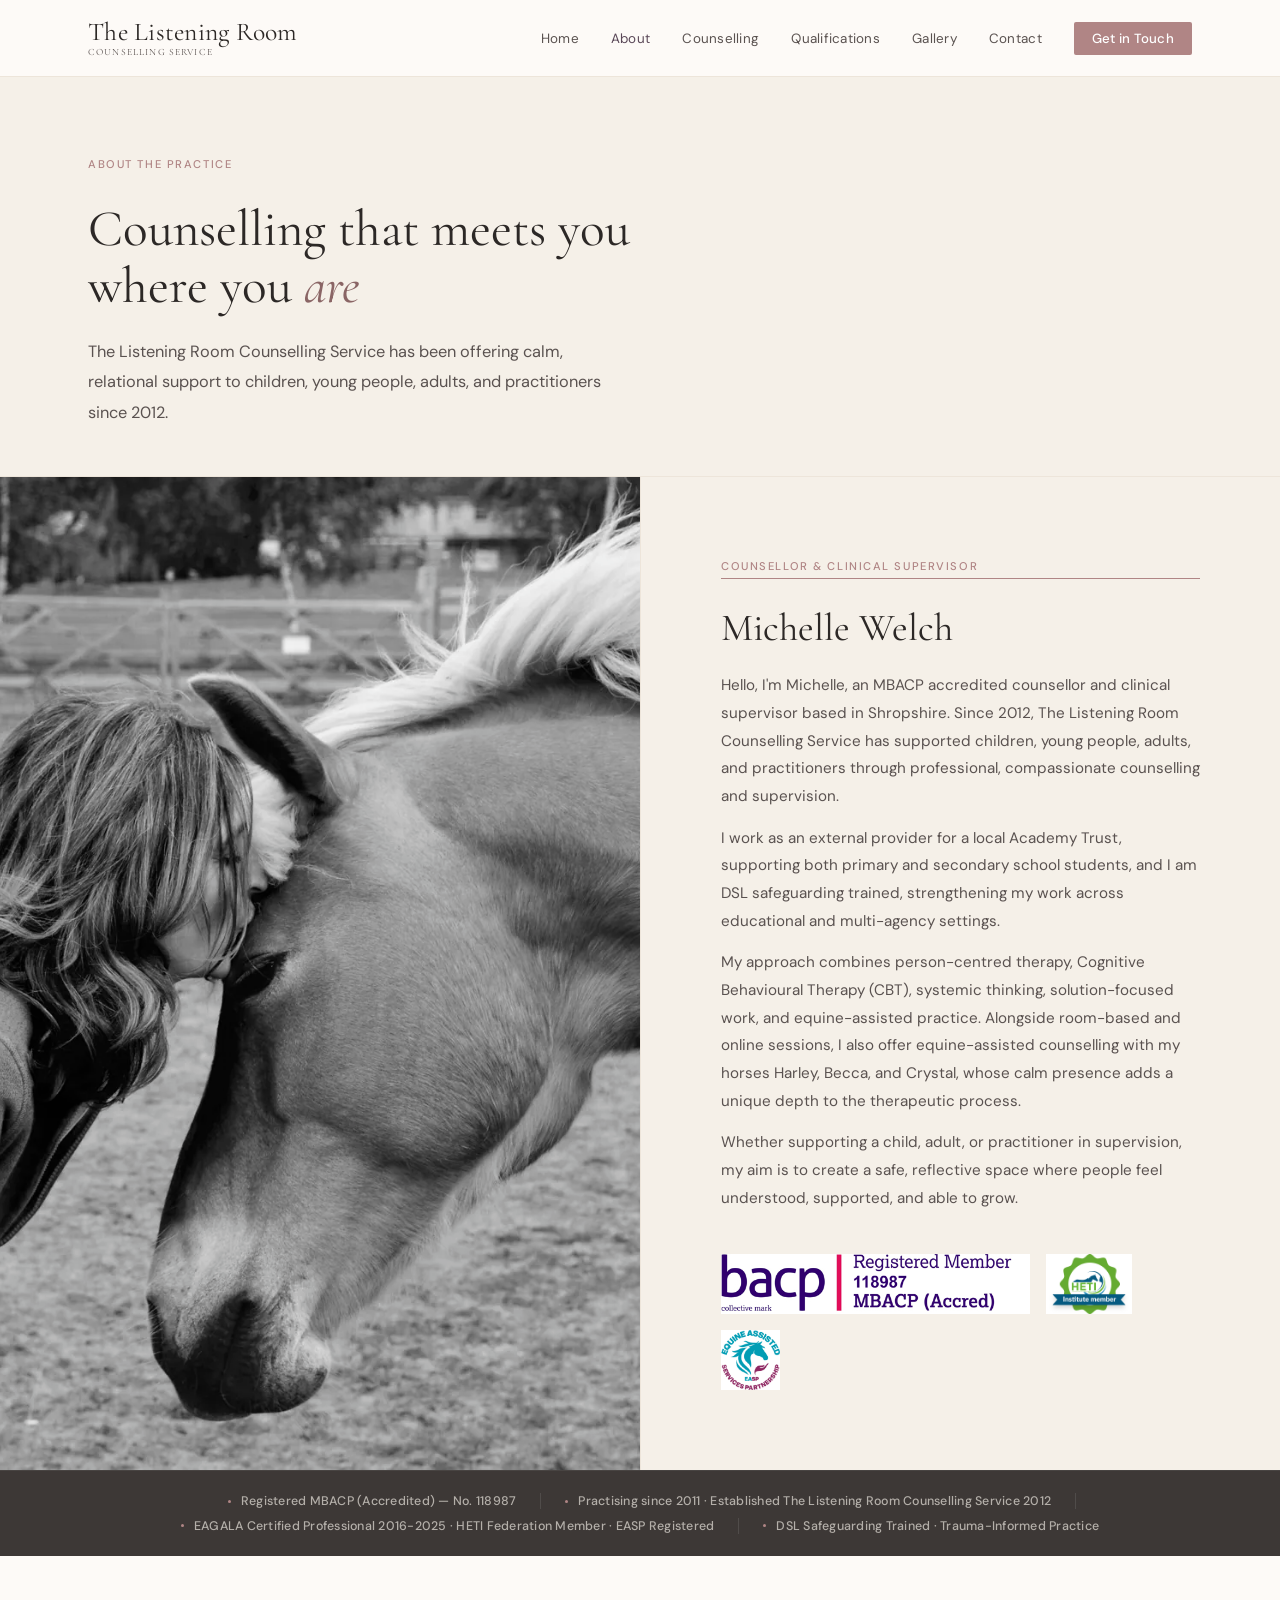
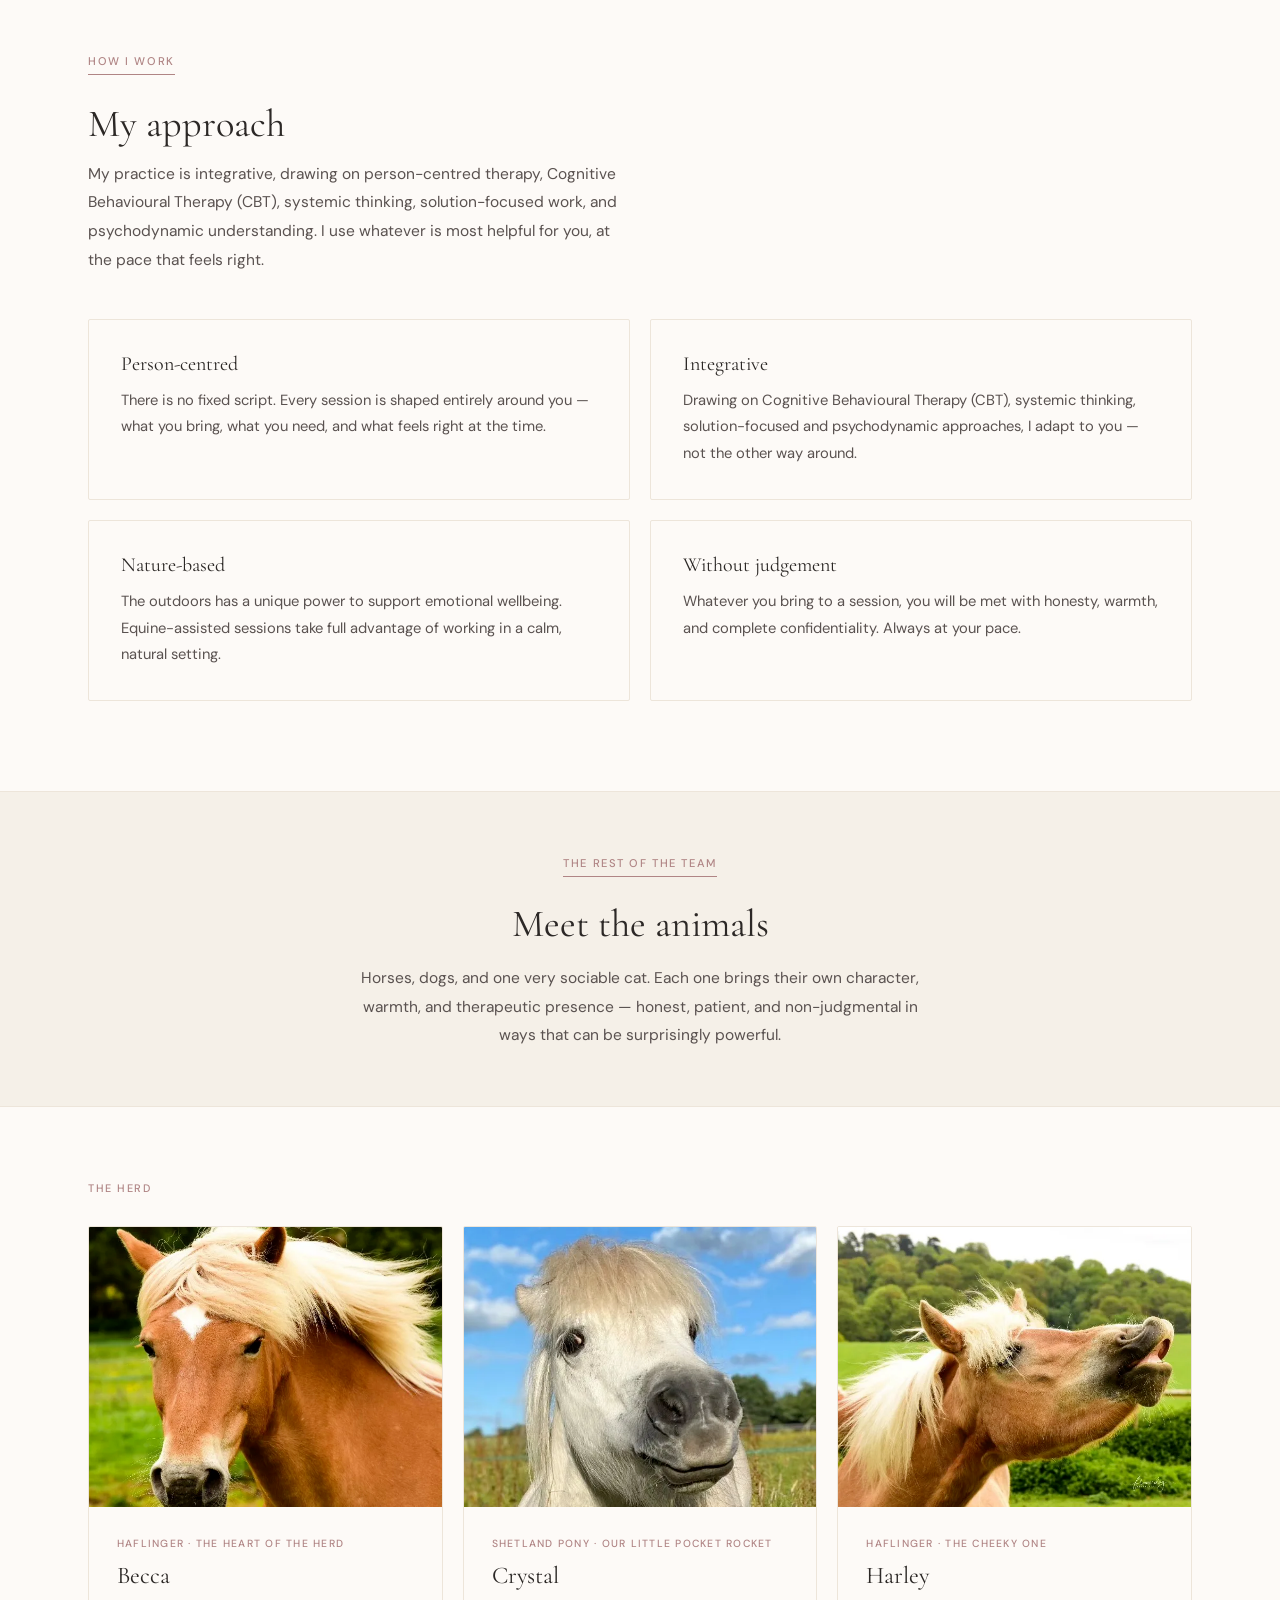
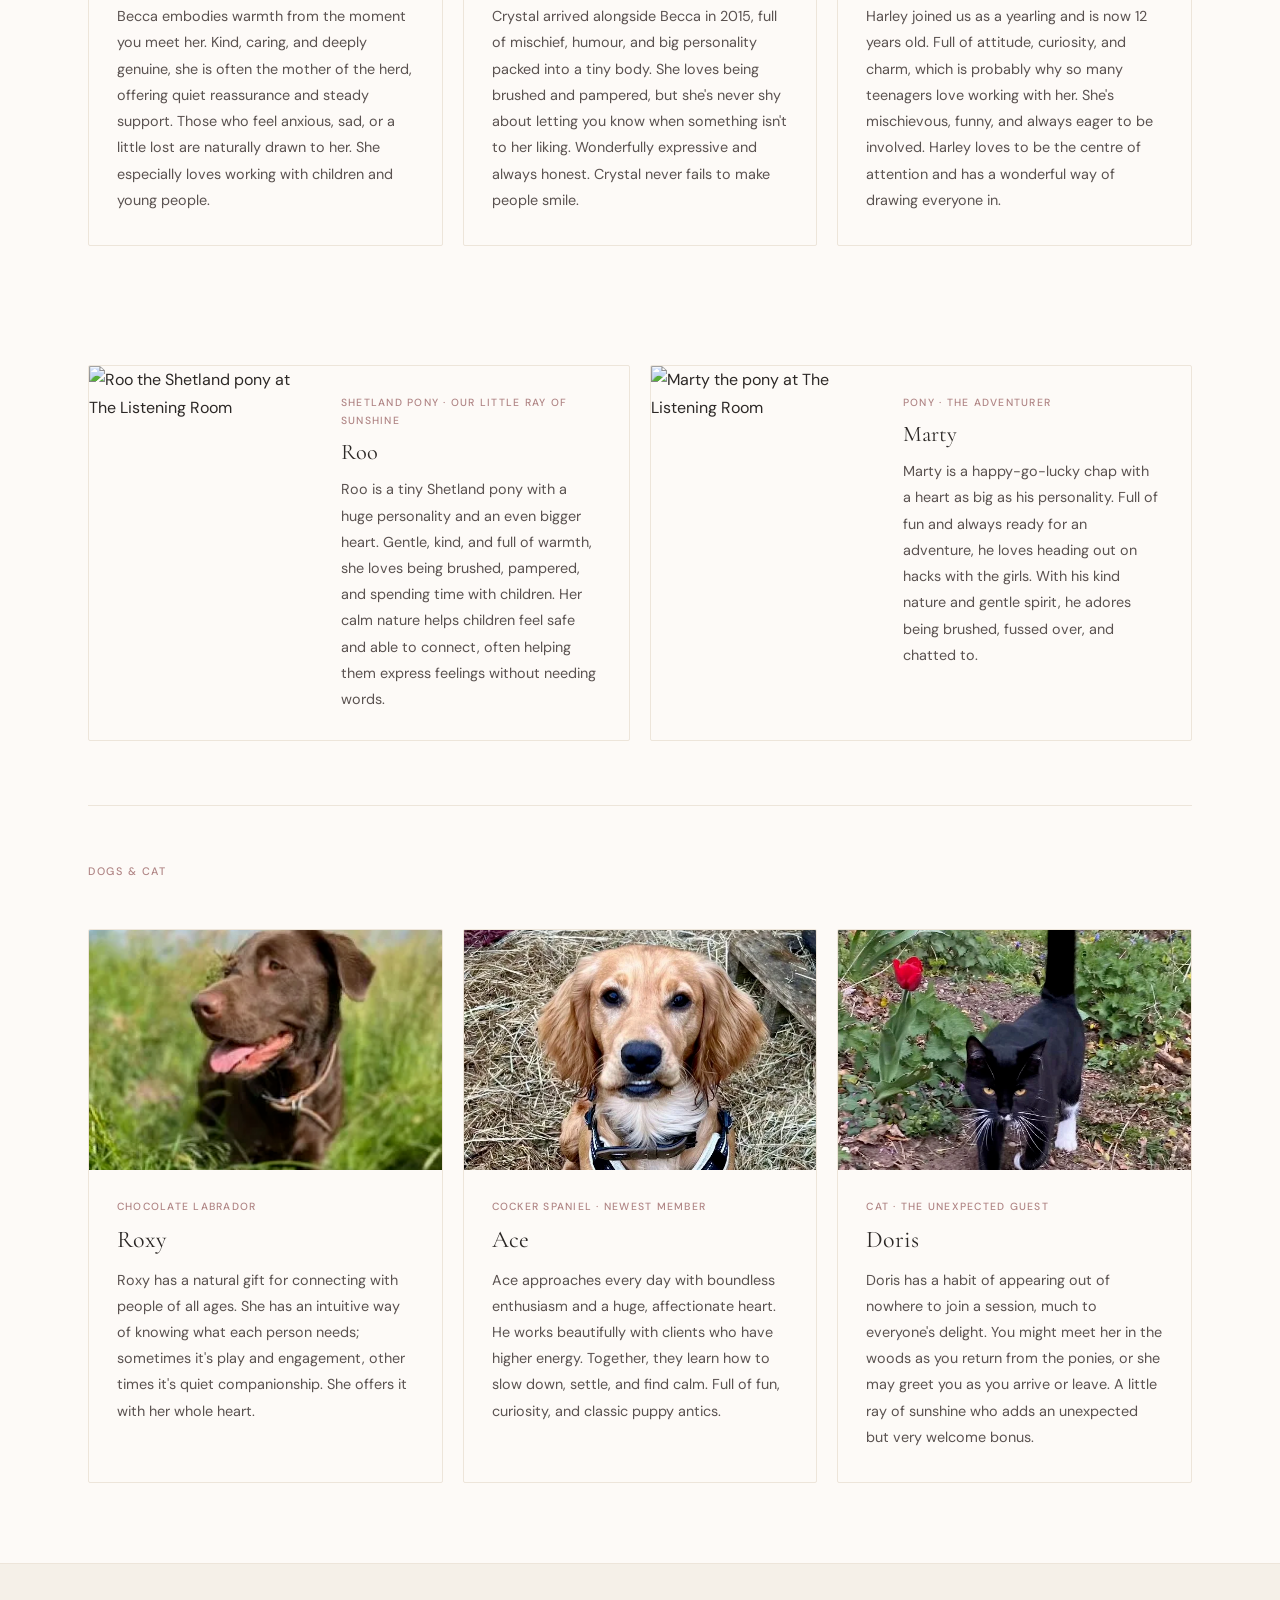
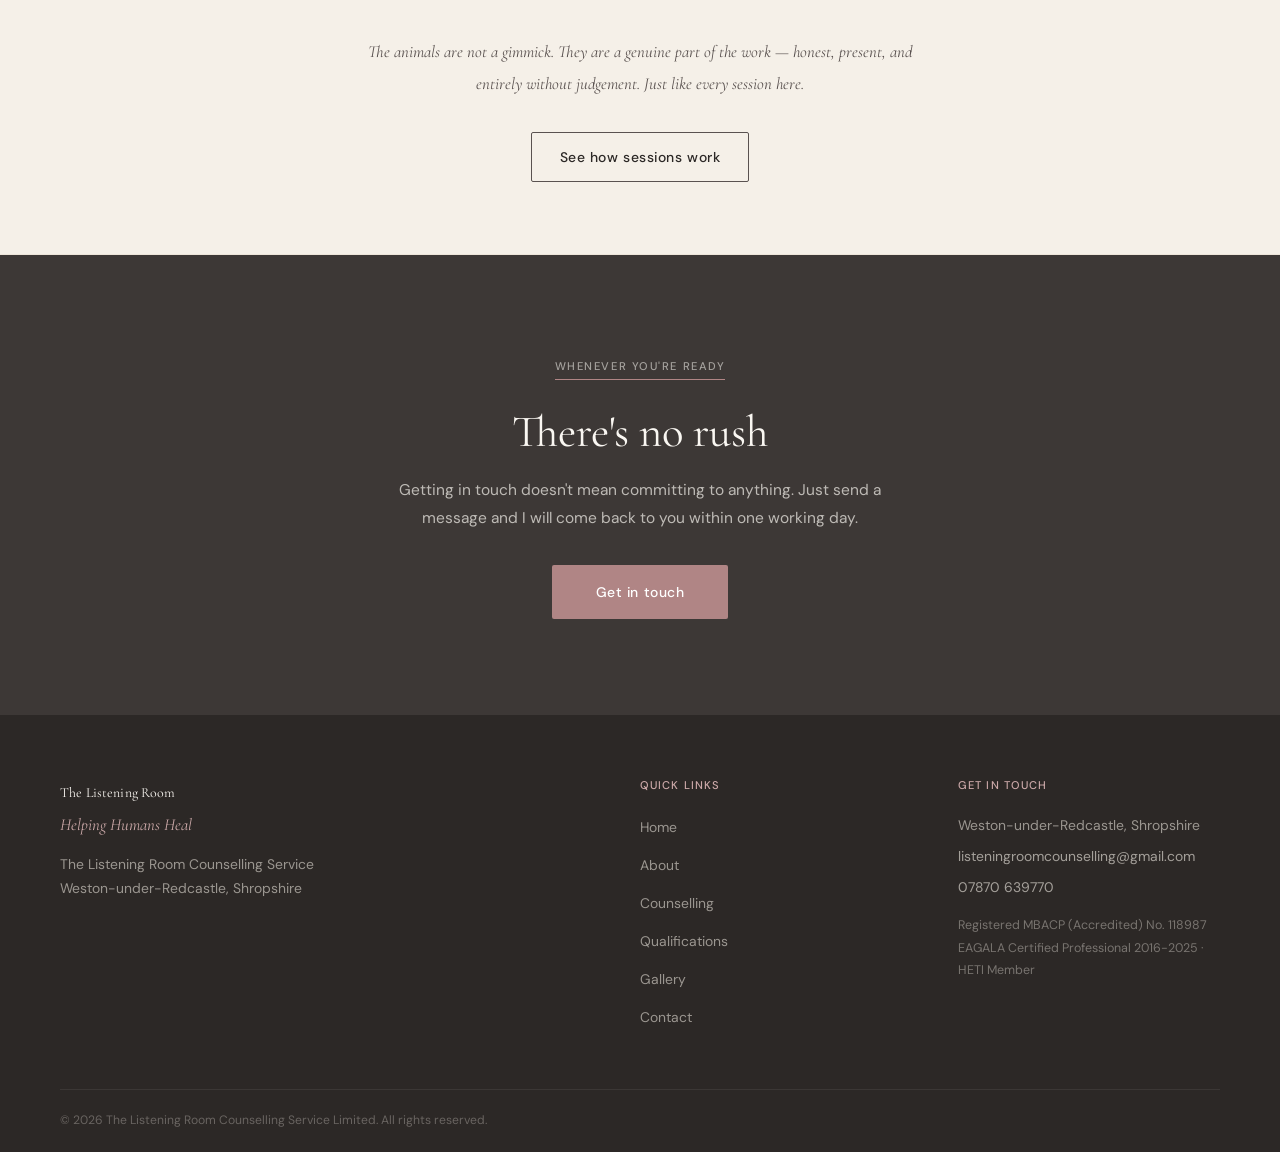
==== commit 38034106: "version 2.3" ====
--- a/pages/about.html
+++ b/pages/about.html
@@ -6,6 +6,7 @@
   <title>About | The Listening Room Counselling Service</title>
   <meta name="description" content="Meet Michelle Welch, MBACP Accredited counsellor and clinical supervisor at The Listening Room Counselling Service, Shropshire." />
   <link rel="stylesheet" href="../css/style.css" />
+  
   <style>
 
     .credential-bar {
@@ -294,6 +295,39 @@
       .companions-grid { grid-template-columns: 1fr !important; }
       .supervision-inner { grid-template-columns: 1fr !important; gap: 36px !important; }
     }
+
+/* ── Animal image position fixes ── */
+
+/* Becca — show full head, pull back slightly */
+.horse-card:nth-child(1) .horse-card-img img {
+  object-position: center;
+}
+
+/* Crystal — more face in frame */
+.horse-card:nth-child(2) .horse-card-img img {
+  object-position: center 15%;
+}
+
+/* Harley — leave as centre unless you want adjustment */
+.horse-card:nth-child(3) .horse-card-img img {
+  object-position: center center;
+}
+
+/* Roxy — bring face down into frame */
+.companions-grid .horse-card:nth-child(1) .horse-card-img img {
+  object-position: center 20%;
+}
+
+/* Ace — already reasonable, slight upward nudge */
+.companions-grid .horse-card:nth-child(2) .horse-card-img img {
+  object-position: center 25%;
+}
+
+/* Doris — cat is low, bring up */
+.companions-grid .horse-card:nth-child(3) .horse-card-img img {
+  object-position: center 57%;
+}
+
   </style>
 </head>
 <body>
@@ -301,7 +335,7 @@
   <!-- NAV -->
   <nav>
     <div class="nav-inner">
-      <a href="../index.html" class="nav-logo">The Listening Room</a>
+<a href="../index.html" class="nav-logo">The Listening Room<span class="nav-logo-sub">Counselling Service</span></a>
       <button class="nav-toggle" aria-label="Toggle navigation">
         <span></span><span></span><span></span>
       </button>
@@ -317,8 +351,8 @@
     </div>
   </nav>
 
-  <!-- PAGE HERO -->
-  <section style="background-color: var(--linen); padding: 90px 28px 72px; border-bottom: 1px solid var(--cream-dark);">
+<!-- PAGE HERO -->
+  <section style="background-color: var(--linen); padding: 72px 28px 48px; border-bottom: 1px solid var(--cream-dark);">
     <div class="container">
       <span class="section-label reveal reveal-up">About the practice</span>
       <h1 class="reveal reveal-up reveal-delay-1" style="margin-top: 12px; font-size: clamp(2.2rem, 4vw, 3.5rem); max-width: 620px; line-height: 1.12;">Counselling that meets you<br>where you <em>are</em></h1>
@@ -363,7 +397,7 @@
       <div class="credential-bar-divider"></div>
       <div class="credential-bar-item">
         <span class="credential-bar-dot"></span>
-        <p>EAGALA Trained · HETI Federation Member · EASP Registered</p>
+        <p>EAGALA Certified Professional 2016-2025 · HETI Federation Member · EASP Registered</p>
       </div>
       <div class="credential-bar-divider"></div>
       <div class="credential-bar-item">
@@ -571,7 +605,7 @@
           <p>Weston-under-Redcastle, Shropshire</p>
           <p><a href="mailto:listeningroomcounselling@gmail.com" style="color: rgba(245,240,232,0.6);">listeningroomcounselling@gmail.com</a></p>
           <p><a href="tel:07870639770" style="color: rgba(245,240,232,0.6);">07870 639770</a></p>
-          <p style="margin-top: 14px; font-size: 0.78rem; color: rgba(245,240,232,0.38);">Registered MBACP (Accredited) No. 118987<br>EAGALA Trained · HETI Member</p>
+          <p style="margin-top: 14px; font-size: 0.78rem; color: rgba(245,240,232,0.38);">Registered MBACP (Accredited) No. 118987<br>EAGALA Certified Professional 2016-2025 · HETI Member</p>
         </div>
       </div>
     </div>
--- a/css/style.css
+++ b/css/style.css
@@ -192,7 +192,7 @@
   max-width: var(--max-width);
   margin: 0 auto;
   padding: 0 28px;
-  height: 66px;
+  height: 76px;
   display: flex;
   align-items: center;
   justify-content: space-between;
@@ -200,10 +200,26 @@
 
 .nav-logo {
   font-family: var(--font-heading);
-  font-size: 1.25rem;
+  font-size: 1.6rem;
   font-weight: 400;
   color: var(--charcoal);
   letter-spacing: 0.01em;
+  line-height: 1.1;
+  display: flex;
+  flex-direction: column;
+  justify-content: center;
+  text-decoration: none;
+}
+
+.nav-logo-sub {
+  display: block;
+  font-size: 0.6rem;
+  font-weight: 400;
+  letter-spacing: 0.12em;
+  text-transform: uppercase;
+  color: var(--charcoal-light);
+  line-height: 1;
+  margin-top: 2px;
 }
 
 .nav-links {
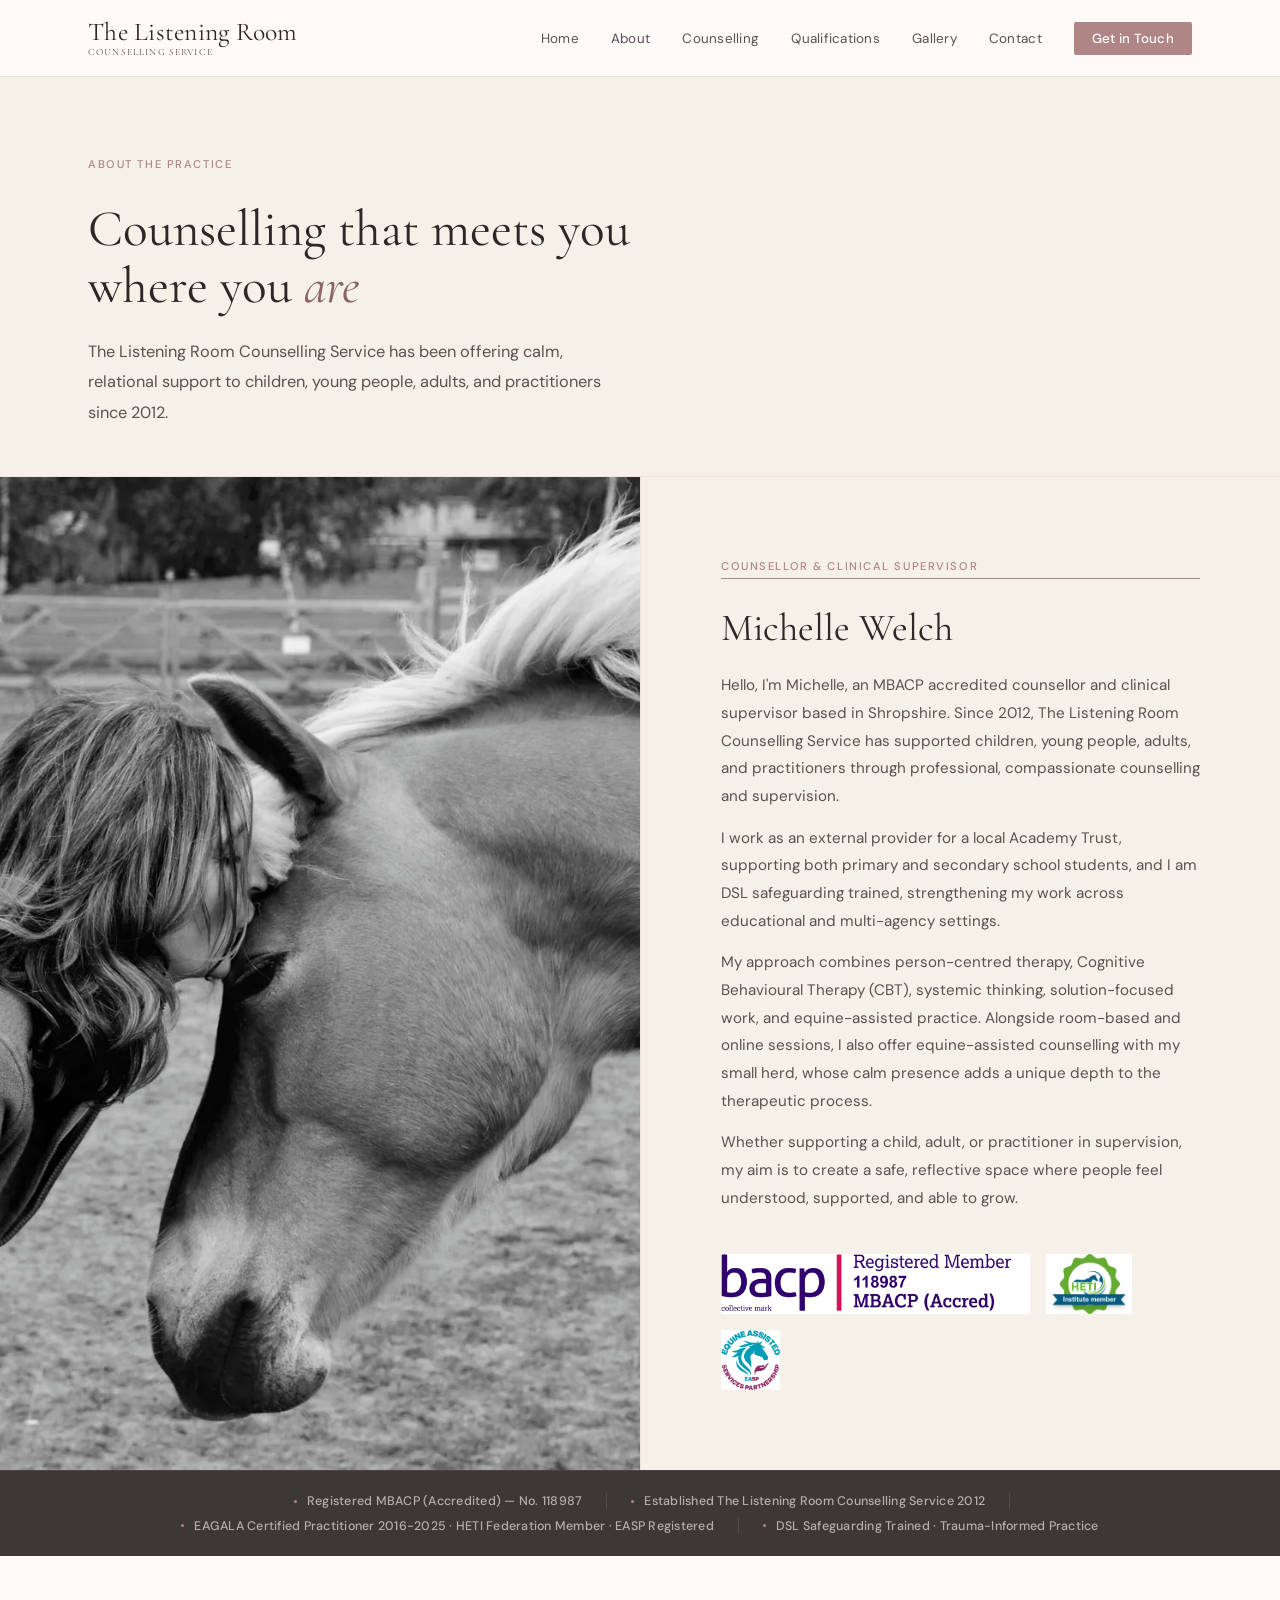
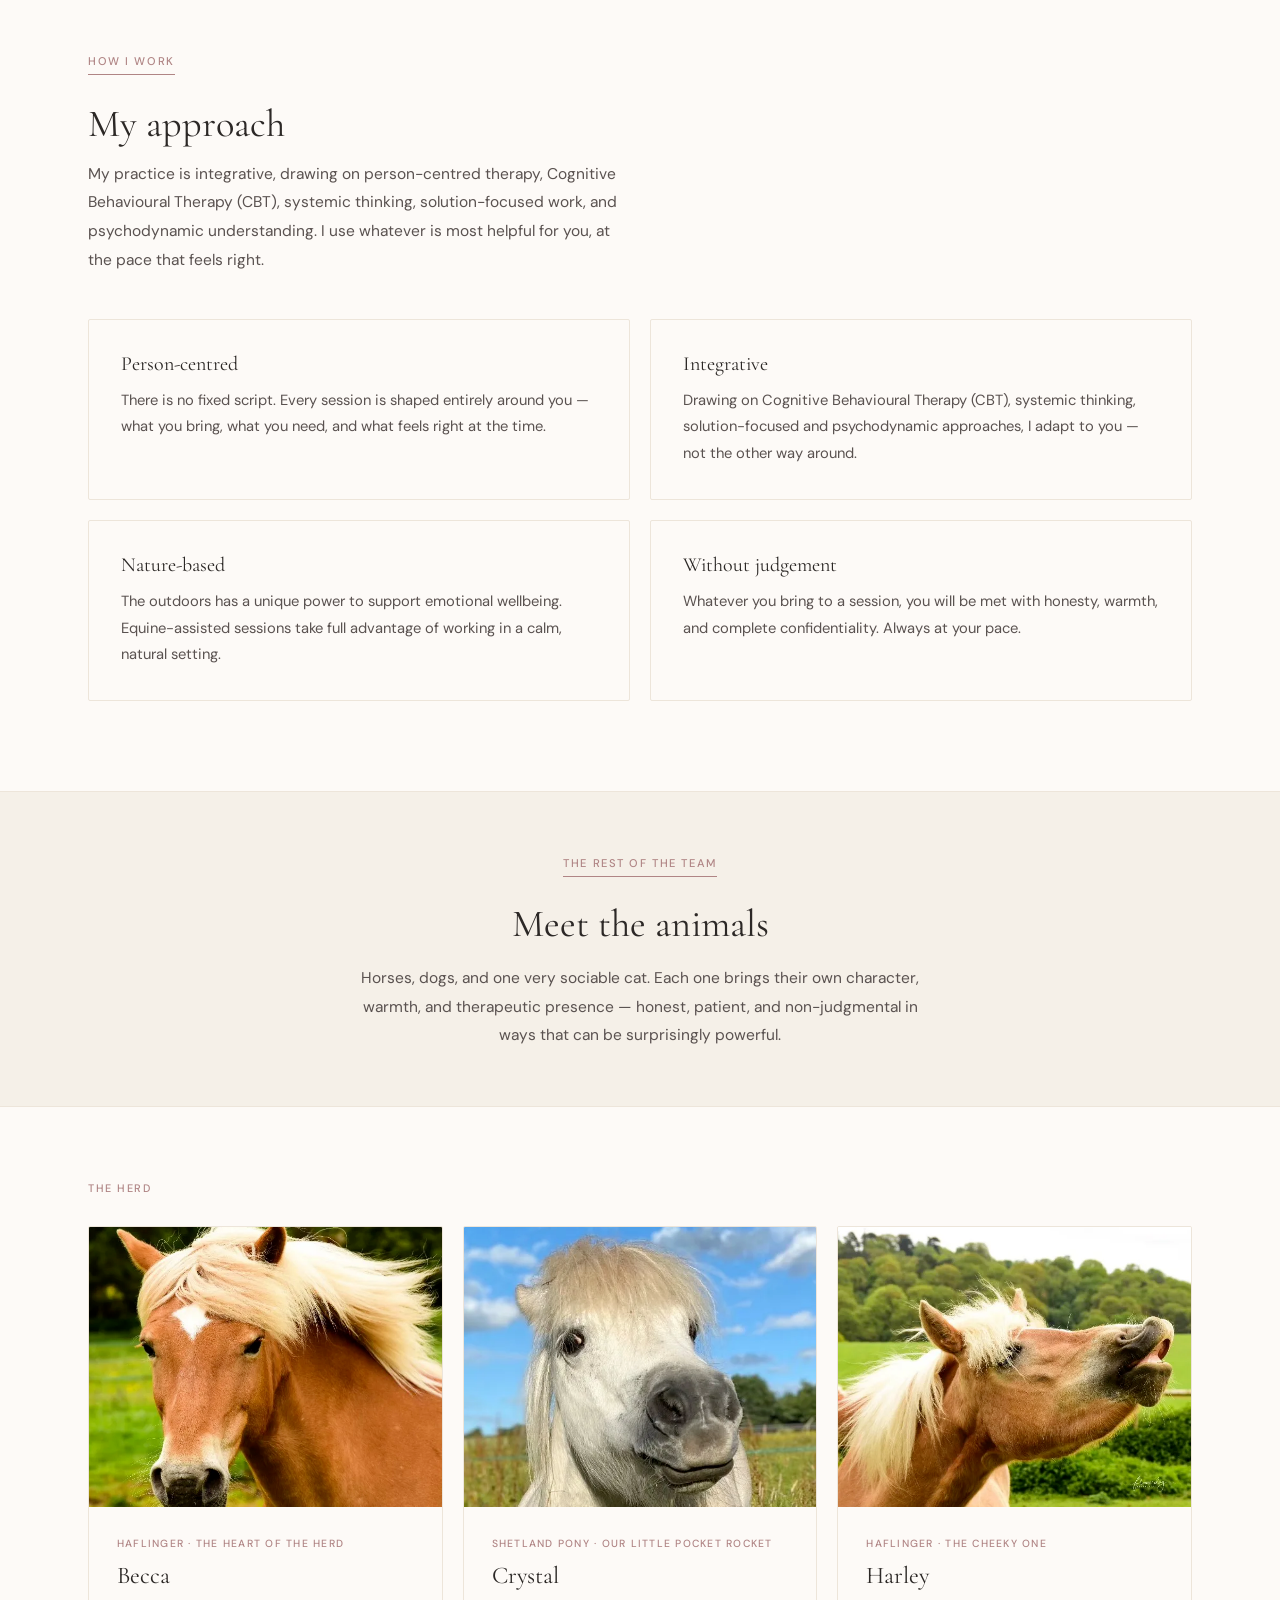
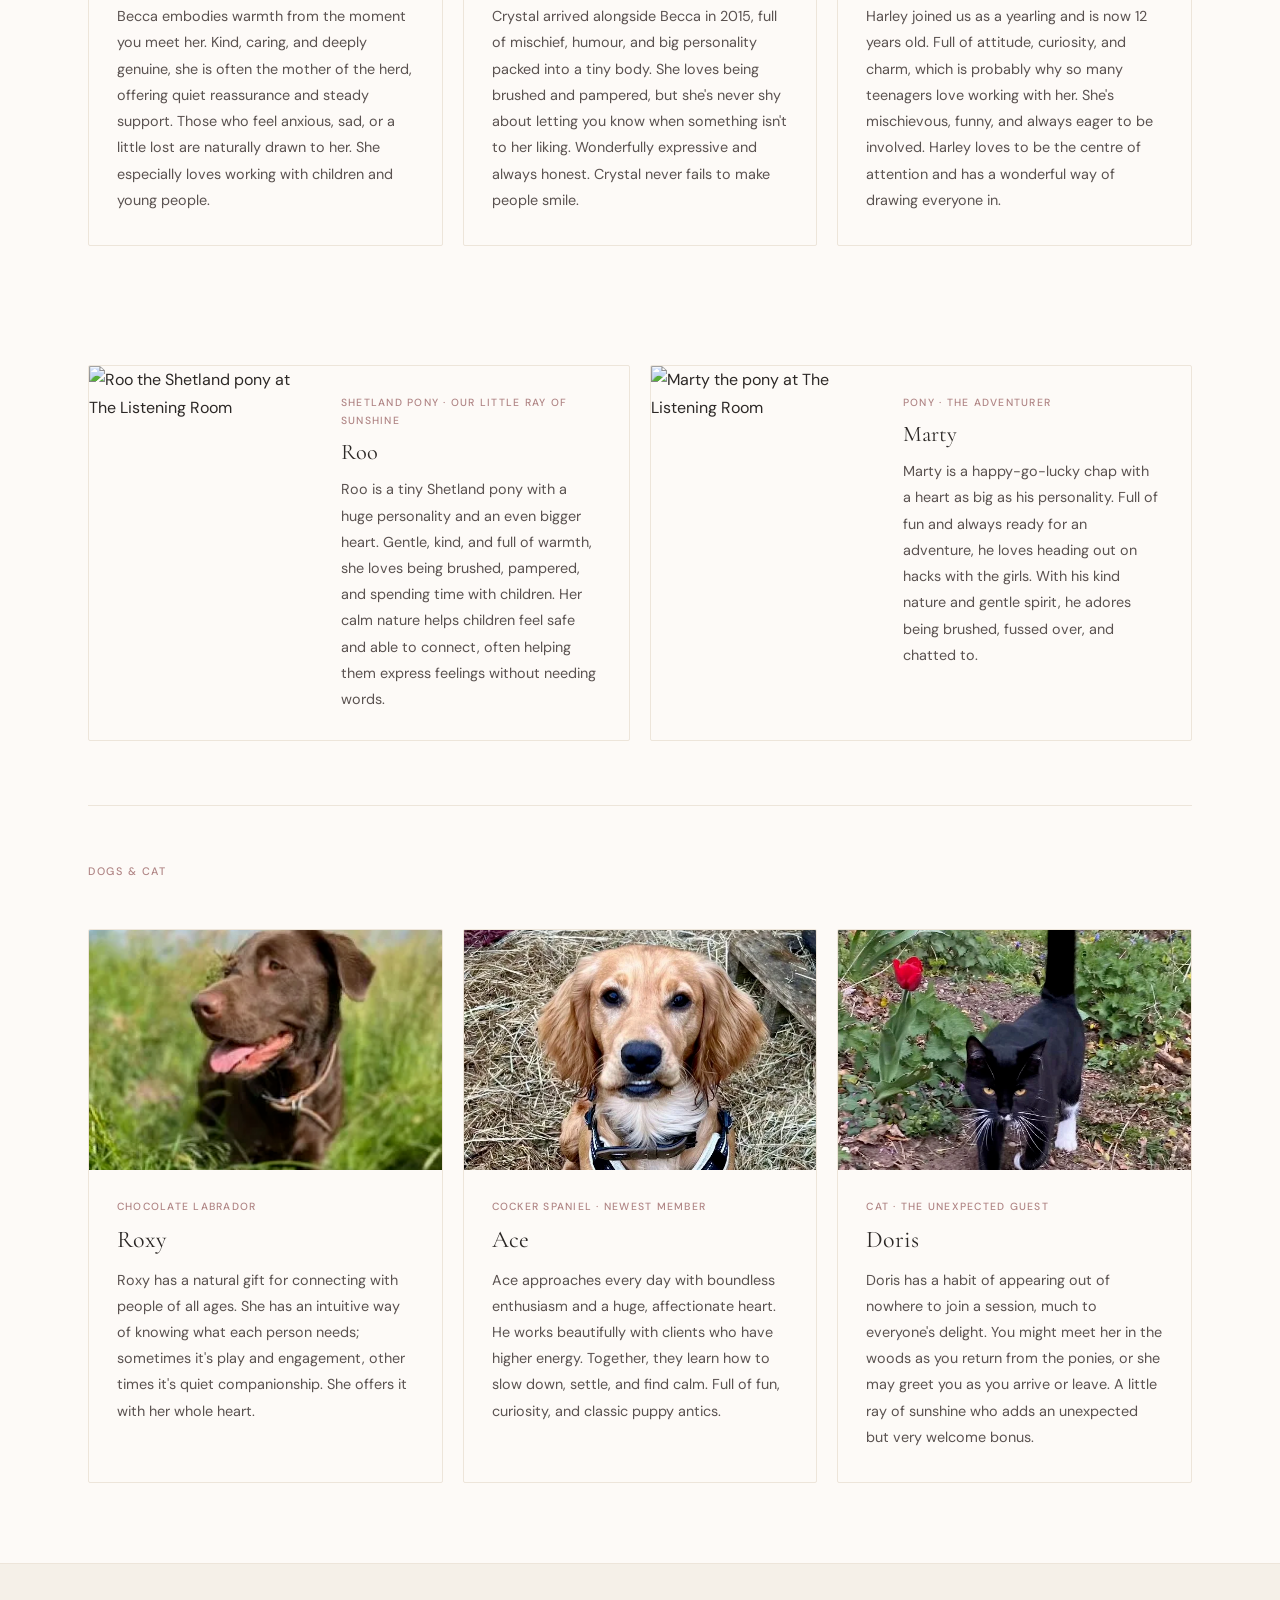
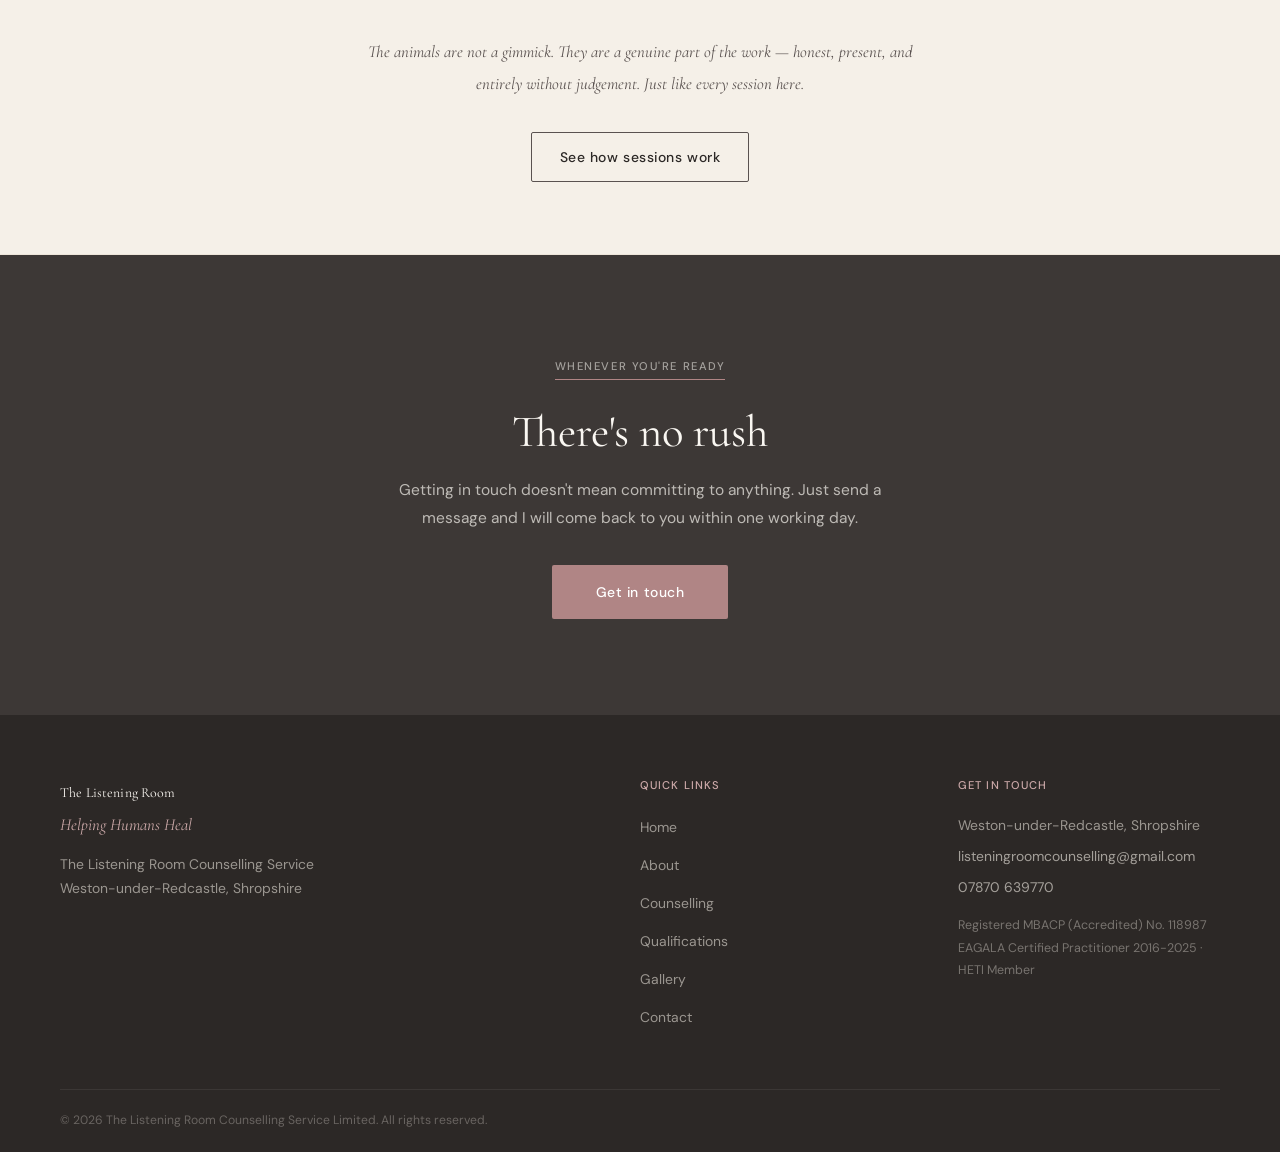
==== commit 8e6de79a: "version 2.4" ====
--- a/pages/about.html
+++ b/pages/about.html
@@ -370,7 +370,7 @@
       <h2>Michelle Welch</h2>
       <p>Hello, I'm Michelle, an MBACP accredited counsellor and clinical supervisor based in Shropshire. Since 2012, The Listening Room Counselling Service has supported children, young people, adults, and practitioners through professional, compassionate counselling and supervision.</p>
       <p>I work as an external provider for a local Academy Trust, supporting both primary and secondary school students, and I am DSL safeguarding trained, strengthening my work across educational and multi-agency settings.</p>
-      <p>My approach combines person-centred therapy, Cognitive Behavioural Therapy (CBT), systemic thinking, solution-focused work, and equine-assisted practice. Alongside room-based and online sessions, I also offer equine-assisted counselling with my horses Harley, Becca, and Crystal, whose calm presence adds a unique depth to the therapeutic process.</p>
+      <p>My approach combines person-centred therapy, Cognitive Behavioural Therapy (CBT), systemic thinking, solution-focused work, and equine-assisted practice. Alongside room-based and online sessions, I also offer equine-assisted counselling with my small herd, whose calm presence adds a unique depth to the therapeutic process.</p>
       <p>Whether supporting a child, adult, or practitioner in supervision, my aim is to create a safe, reflective space where people feel understood, supported, and able to grow.</p>
 
       <!-- Logo strip — logos to be added by Tom once received from Michelle -->
@@ -392,12 +392,12 @@
       <div class="credential-bar-divider"></div>
       <div class="credential-bar-item">
         <span class="credential-bar-dot"></span>
-        <p>Practising since 2011 · Established The Listening Room Counselling Service 2012</p>
+        <p> Established The Listening Room Counselling Service 2012</p>
       </div>
       <div class="credential-bar-divider"></div>
       <div class="credential-bar-item">
         <span class="credential-bar-dot"></span>
-        <p>EAGALA Certified Professional 2016-2025 · HETI Federation Member · EASP Registered</p>
+        <p>EAGALA Certified Practitioner 2016-2025 · HETI Federation Member · EASP Registered</p>
       </div>
       <div class="credential-bar-divider"></div>
       <div class="credential-bar-item">
@@ -605,7 +605,7 @@
           <p>Weston-under-Redcastle, Shropshire</p>
           <p><a href="mailto:listeningroomcounselling@gmail.com" style="color: rgba(245,240,232,0.6);">listeningroomcounselling@gmail.com</a></p>
           <p><a href="tel:07870639770" style="color: rgba(245,240,232,0.6);">07870 639770</a></p>
-          <p style="margin-top: 14px; font-size: 0.78rem; color: rgba(245,240,232,0.38);">Registered MBACP (Accredited) No. 118987<br>EAGALA Certified Professional 2016-2025 · HETI Member</p>
+          <p style="margin-top: 14px; font-size: 0.78rem; color: rgba(245,240,232,0.38);">Registered MBACP (Accredited) No. 118987<br>EAGALA Certified Practitioner 2016-2025 · HETI Member</p>
         </div>
       </div>
     </div>
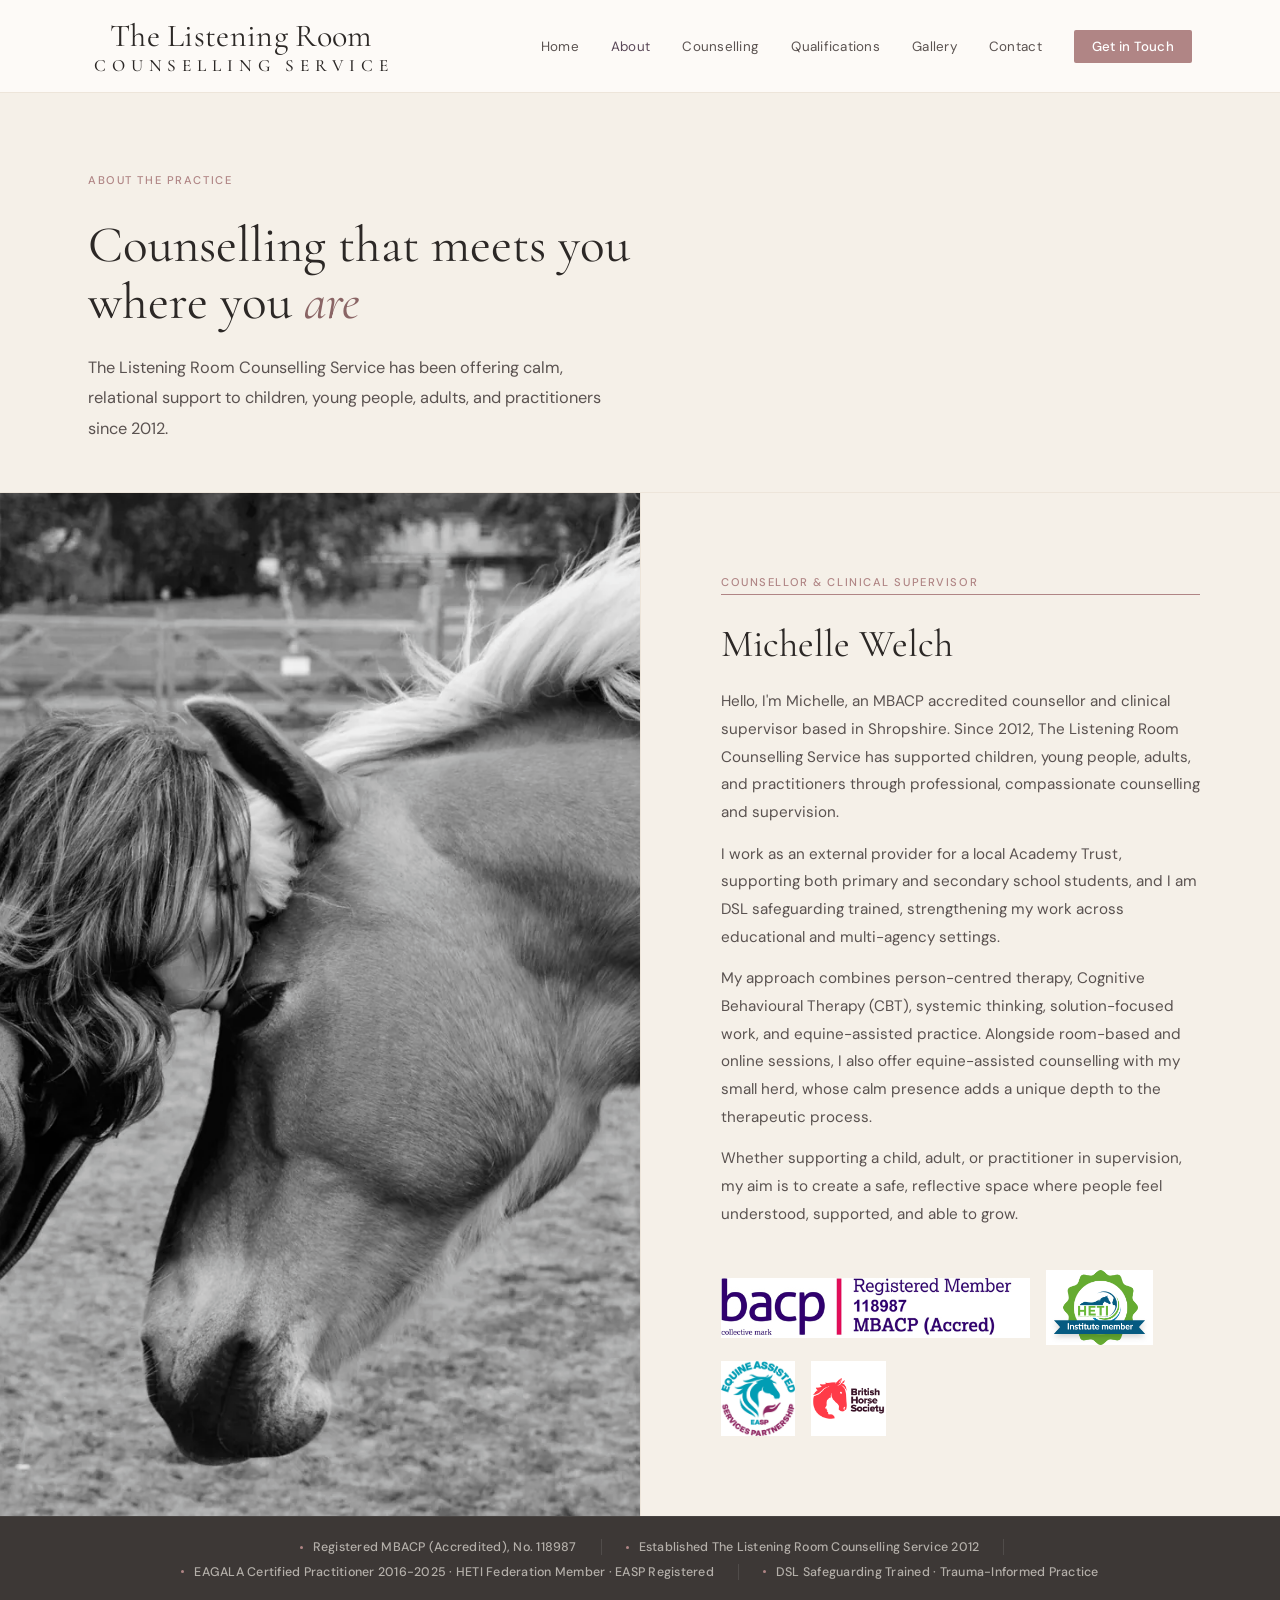
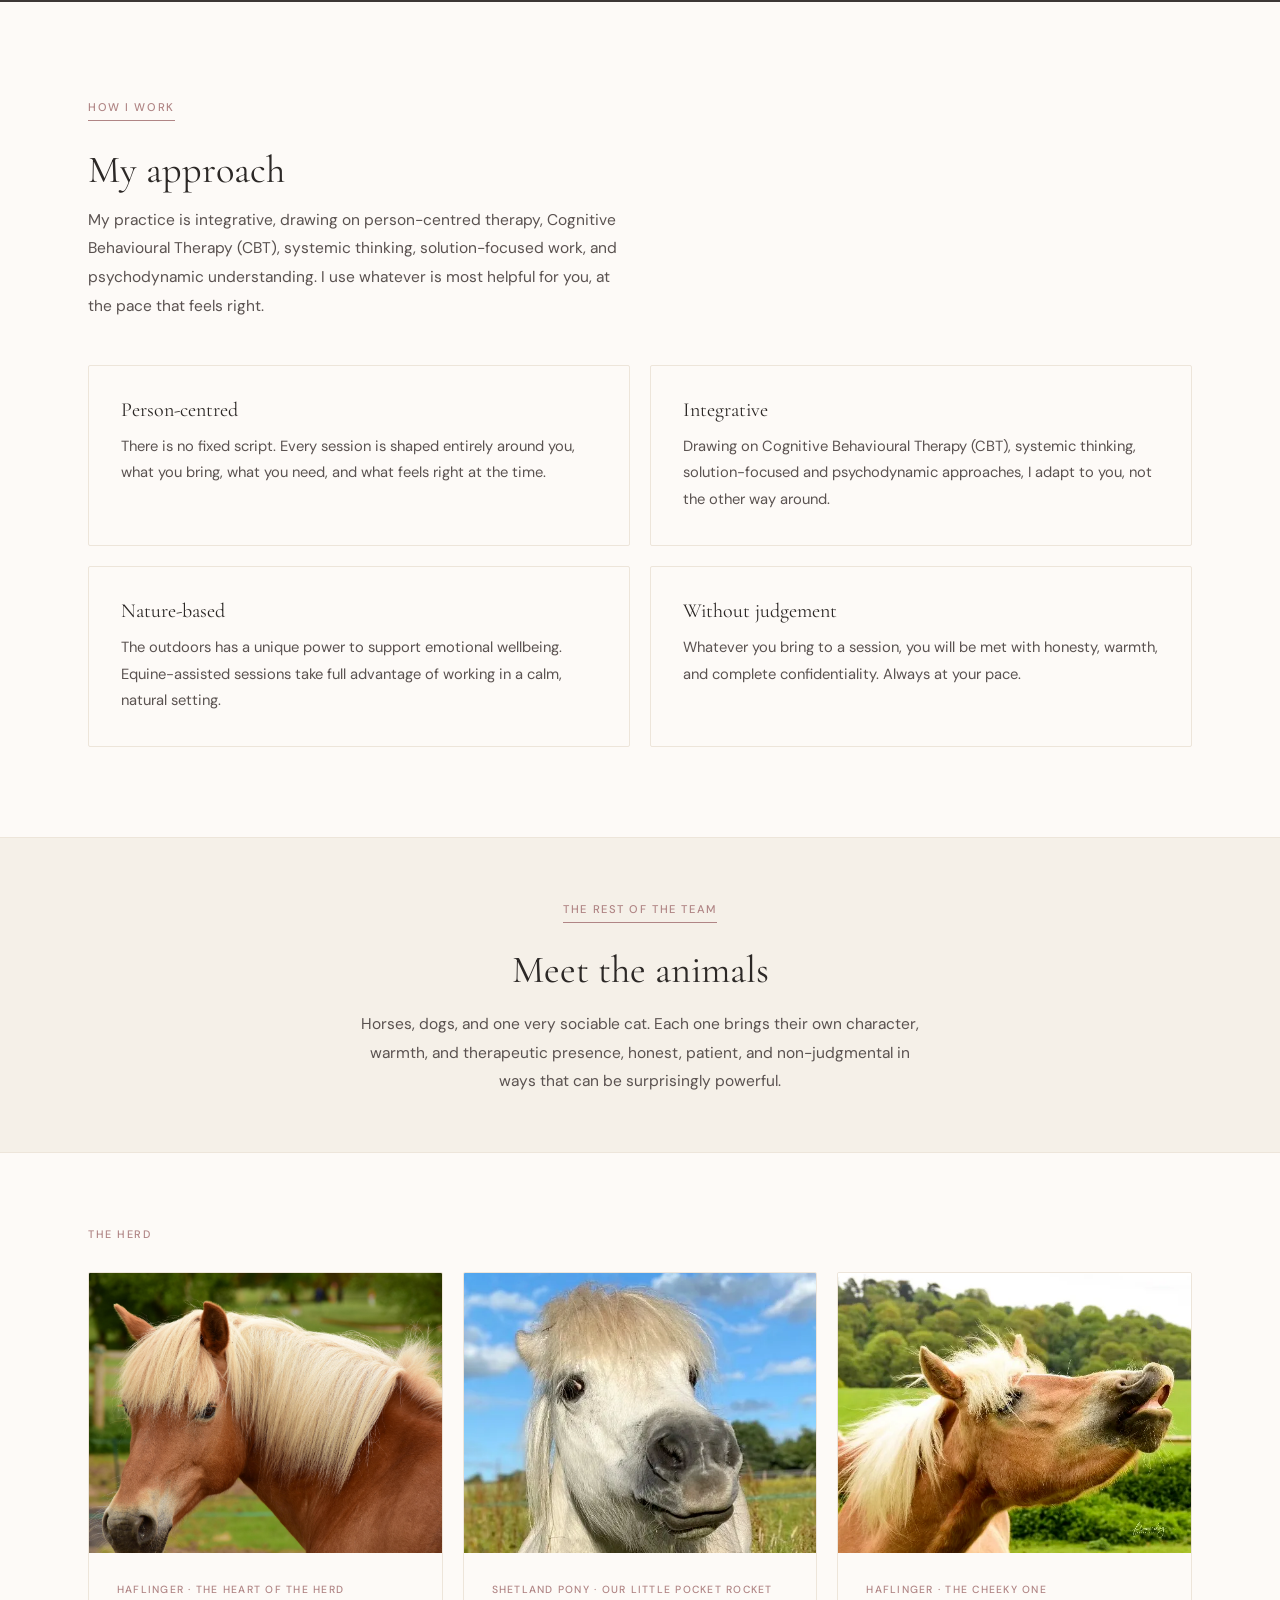
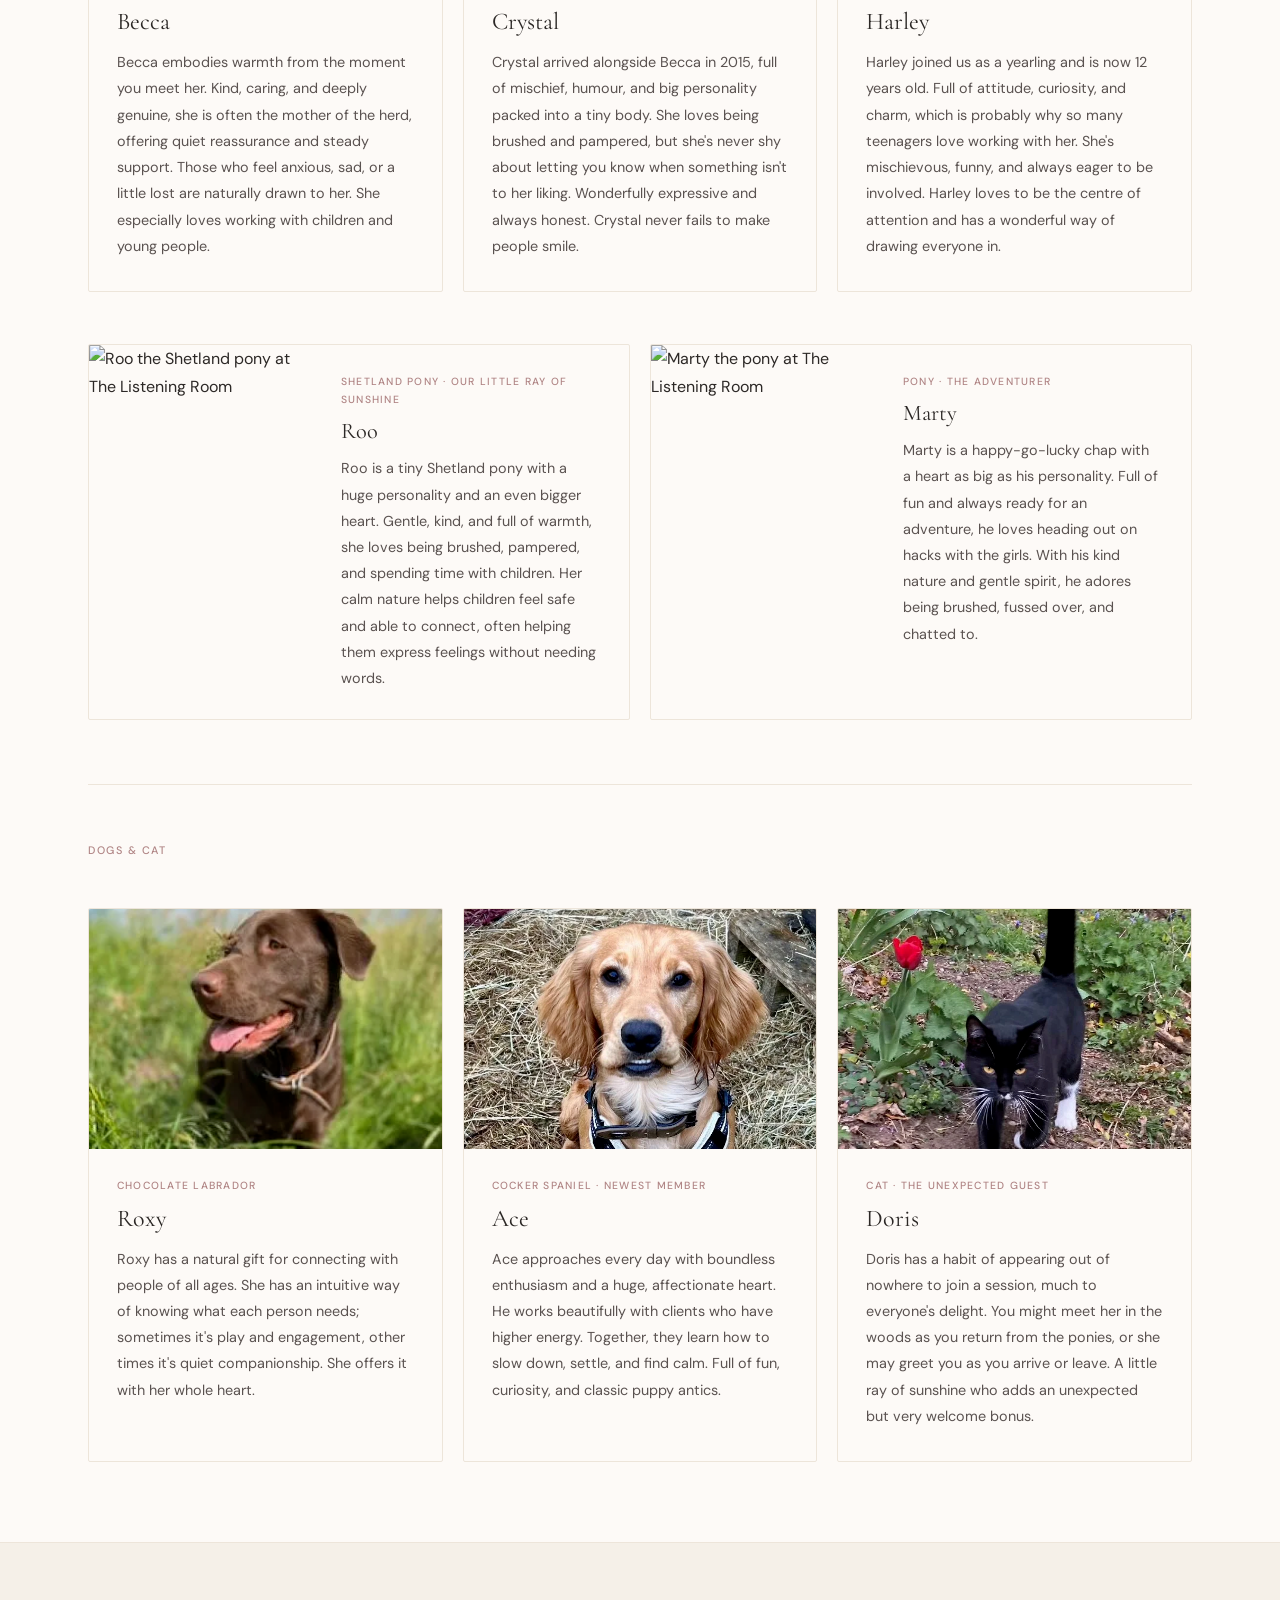
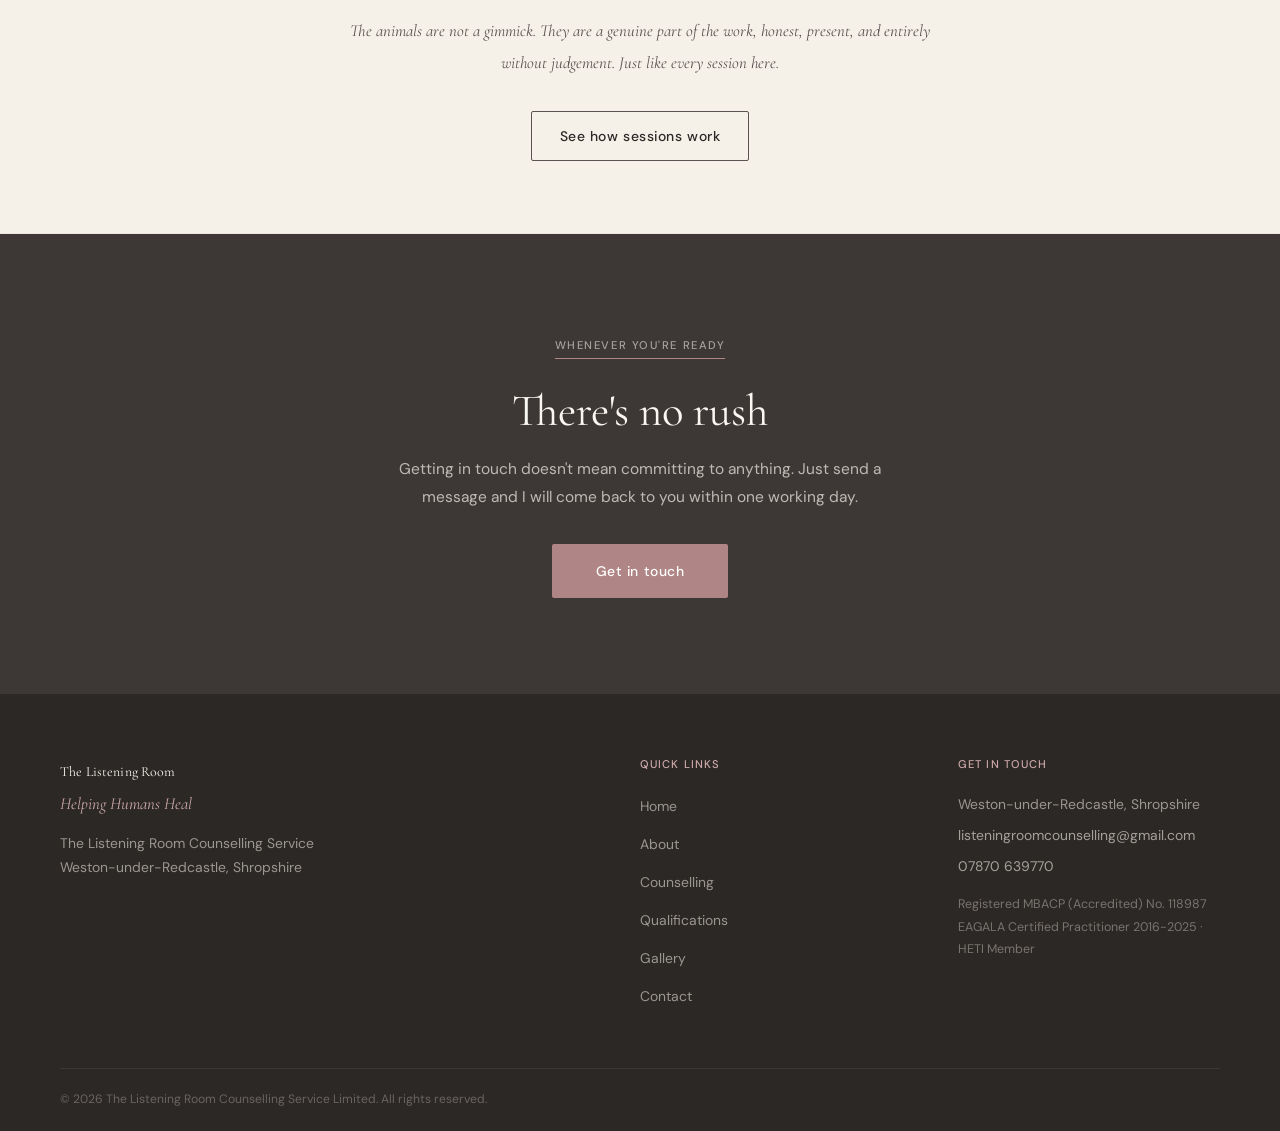
==== commit 1b060541: "version 2.6" ====
--- a/pages/about.html
+++ b/pages/about.html
@@ -300,7 +300,7 @@
 
 /* Becca — show full head, pull back slightly */
 .horse-card:nth-child(1) .horse-card-img img {
-  object-position: center;
+  object-position: center 5%;
 }
 
 /* Crystal — more face in frame */
@@ -376,8 +376,9 @@
       <!-- Logo strip — logos to be added by Tom once received from Michelle -->
 <div class="logo-strip">
         <a href="https://www.bacp.co.uk/supervisors/118987/michelle-welch/Shrewsbury" target="_blank" rel="noopener"><img src="../images/BACP.jpg" alt="BACP Accredited Member No. 118987" style="height: 60px; width: auto;" /></a>
-        <img src="../images/HETI.jpg" alt="Horses in Education and Therapy International" style="height: 60px; width: auto;" />
-        <img src="../images/EASP.jpg" alt="Equine Assisted Services Partnership" style="height: 60px; width: auto;" />
+        <img src="../images/HETI.jpg" alt="Horses in Education and Therapy International" style="height: 75px; width: auto;" />
+        <img src="../images/EASP.jpg" alt="Equine Assisted Services Partnership" style="height: 75px; width: auto;" />
+        <img src="../images/bhs-primary-logo-colour-copy-30-border.png" alt="British Horse Society Member" style="height: 75px; width: auto;" />
       </div>
       </div>
   </section>
@@ -387,7 +388,7 @@
     <div class="credential-bar-inner">
       <div class="credential-bar-item">
         <span class="credential-bar-dot"></span>
-        <p>Registered MBACP (Accredited) — No. 118987</p>
+        <p>Registered MBACP (Accredited), No. 118987</p>
       </div>
       <div class="credential-bar-divider"></div>
       <div class="credential-bar-item">
@@ -418,11 +419,11 @@
       <div class="approach-grid-4">
         <div class="approach-card reveal reveal-up reveal-delay-1">
           <h3>Person-centred</h3>
-          <p style="font-size: 0.92rem; max-width: none; line-height: 1.82;">There is no fixed script. Every session is shaped entirely around you — what you bring, what you need, and what feels right at the time.</p>
+          <p style="font-size: 0.92rem; max-width: none; line-height: 1.82;">There is no fixed script. Every session is shaped entirely around you, what you bring, what you need, and what feels right at the time.</p>
         </div>
         <div class="approach-card reveal reveal-up reveal-delay-2">
           <h3>Integrative</h3>
-          <p style="font-size: 0.92rem; max-width: none; line-height: 1.82;">Drawing on Cognitive Behavioural Therapy (CBT), systemic thinking, solution-focused and psychodynamic approaches, I adapt to you — not the other way around.</p>
+          <p style="font-size: 0.92rem; max-width: none; line-height: 1.82;">Drawing on Cognitive Behavioural Therapy (CBT), systemic thinking, solution-focused and psychodynamic approaches, I adapt to you, not the other way around.</p>
         </div>
         <div class="approach-card reveal reveal-up reveal-delay-1">
           <h3>Nature-based</h3>
@@ -441,7 +442,7 @@
     <div class="reveal reveal-up">
       <span class="section-label">The rest of the team</span>
       <h2 style="margin: 12px 0 16px;">Meet the animals</h2>
-      <p style="max-width: 560px; margin: 0 auto; font-size: 0.97rem; line-height: 1.85;">Horses, dogs, and one very sociable cat. Each one brings their own character, warmth, and therapeutic presence — honest, patient, and non-judgmental in ways that can be surprisingly powerful.</p>
+      <p style="max-width: 560px; margin: 0 auto; font-size: 0.97rem; line-height: 1.85;">Horses, dogs, and one very sociable cat. Each one brings their own character, warmth, and therapeutic presence, honest, patient, and non-judgmental in ways that can be surprisingly powerful.</p>
     </div>
   </section>
 
@@ -455,7 +456,7 @@
 
         <div class="horse-card reveal reveal-up reveal-delay-1">
           <div class="horse-card-img">
-            <img src="../images/horse-4.jpg" alt="Becca the Haflinger at The Listening Room" />
+            <img src="../images/beccA.jpg" alt="Becca the Haflinger at The Listening Room" />
           </div>
           <div class="horse-card-body">
             <span class="horse-card-role">Haflinger · The Heart of the Herd</span>
@@ -490,7 +491,6 @@
 
       <!-- ROO & MARTY -->
       <div style="margin-top: 52px;">
-        <span class="animal-sub-label reveal reveal-up">Also in the herd</span>
         <div class="coming-soon-grid">
 
           <div class="coming-soon-card reveal reveal-left">
@@ -564,7 +564,7 @@
 <!-- BRIDGE -->
   <section style="padding: 72px 28px; background-color: var(--linen); border-top: 1px solid var(--cream-dark); border-bottom: 1px solid var(--cream-dark); text-align: center;">
     <div class="container">
-      <p style="font-size: 1.05rem; max-width: 580px; margin: 0 auto; line-height: 1.9; font-style: italic; color: var(--charcoal-light); font-family: var(--font-heading);">The animals are not a gimmick. They are a genuine part of the work — honest, present, and entirely without judgement. Just like every session here.</p>
+      <p style="font-size: 1.05rem; max-width: 580px; margin: 0 auto; line-height: 1.9; font-style: italic; color: var(--charcoal-light); font-family: var(--font-heading);">The animals are not a gimmick. They are a genuine part of the work, honest, present, and entirely without judgement. Just like every session here.</p>
       <a href="contact.html" class="btn btn-outline" style="margin-top: 32px;">See how sessions work</a>
     </div>
   </section>
--- a/css/style.css
+++ b/css/style.css
@@ -192,7 +192,7 @@
   max-width: var(--max-width);
   margin: 0 auto;
   padding: 0 28px;
-  height: 76px;
+  height: 92px;
   display: flex;
   align-items: center;
   justify-content: space-between;
@@ -979,6 +979,11 @@
    MOBILE
    ============================================= */
 @media (max-width: 768px) {
+
+  nav .nav-logo-sub {
+    font-size: 0.72rem;
+    letter-spacing: 0.24em;
+  }
 
   .nav-links {
     display: none;
@@ -1338,4 +1343,23 @@
     grid-template-columns: 1fr !important;
   }
 
+}
+
+/* Bigger masthead logo */
+nav .nav-logo {
+  font-size: clamp(1.4rem, 2.5vw, 2.5rem);
+  align-items: center;
+}
+nav .nav-logo-sub {
+  font-size: 1.08rem;
+  font-weight: 500;
+  text-transform: uppercase;
+  color: var(--charcoal);
+  margin-top: 4px;
+  letter-spacing: 0.34em;
+  text-indent: 0.34em;
+}
+
+@media (max-width: 768px) {
+  nav .nav-logo-sub { font-size: 0.72rem !important; letter-spacing: 0.24em; }
 }
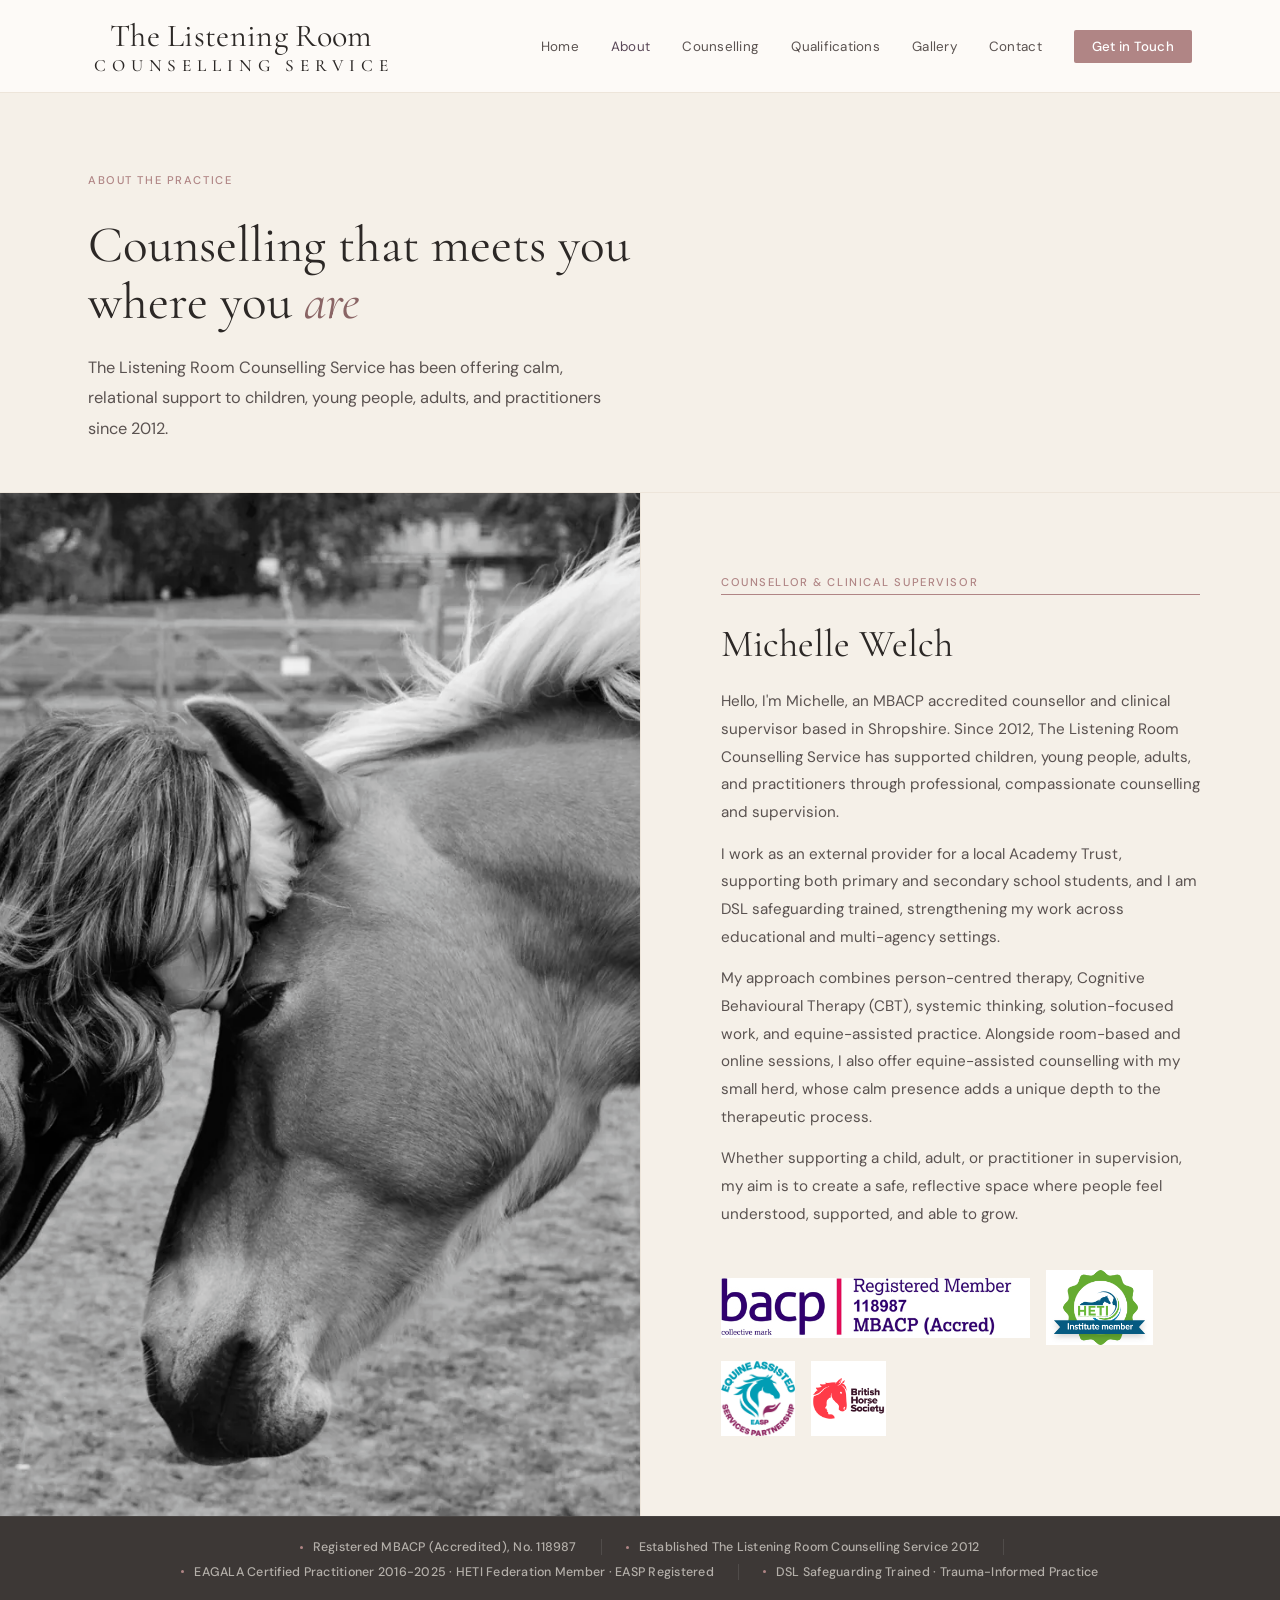
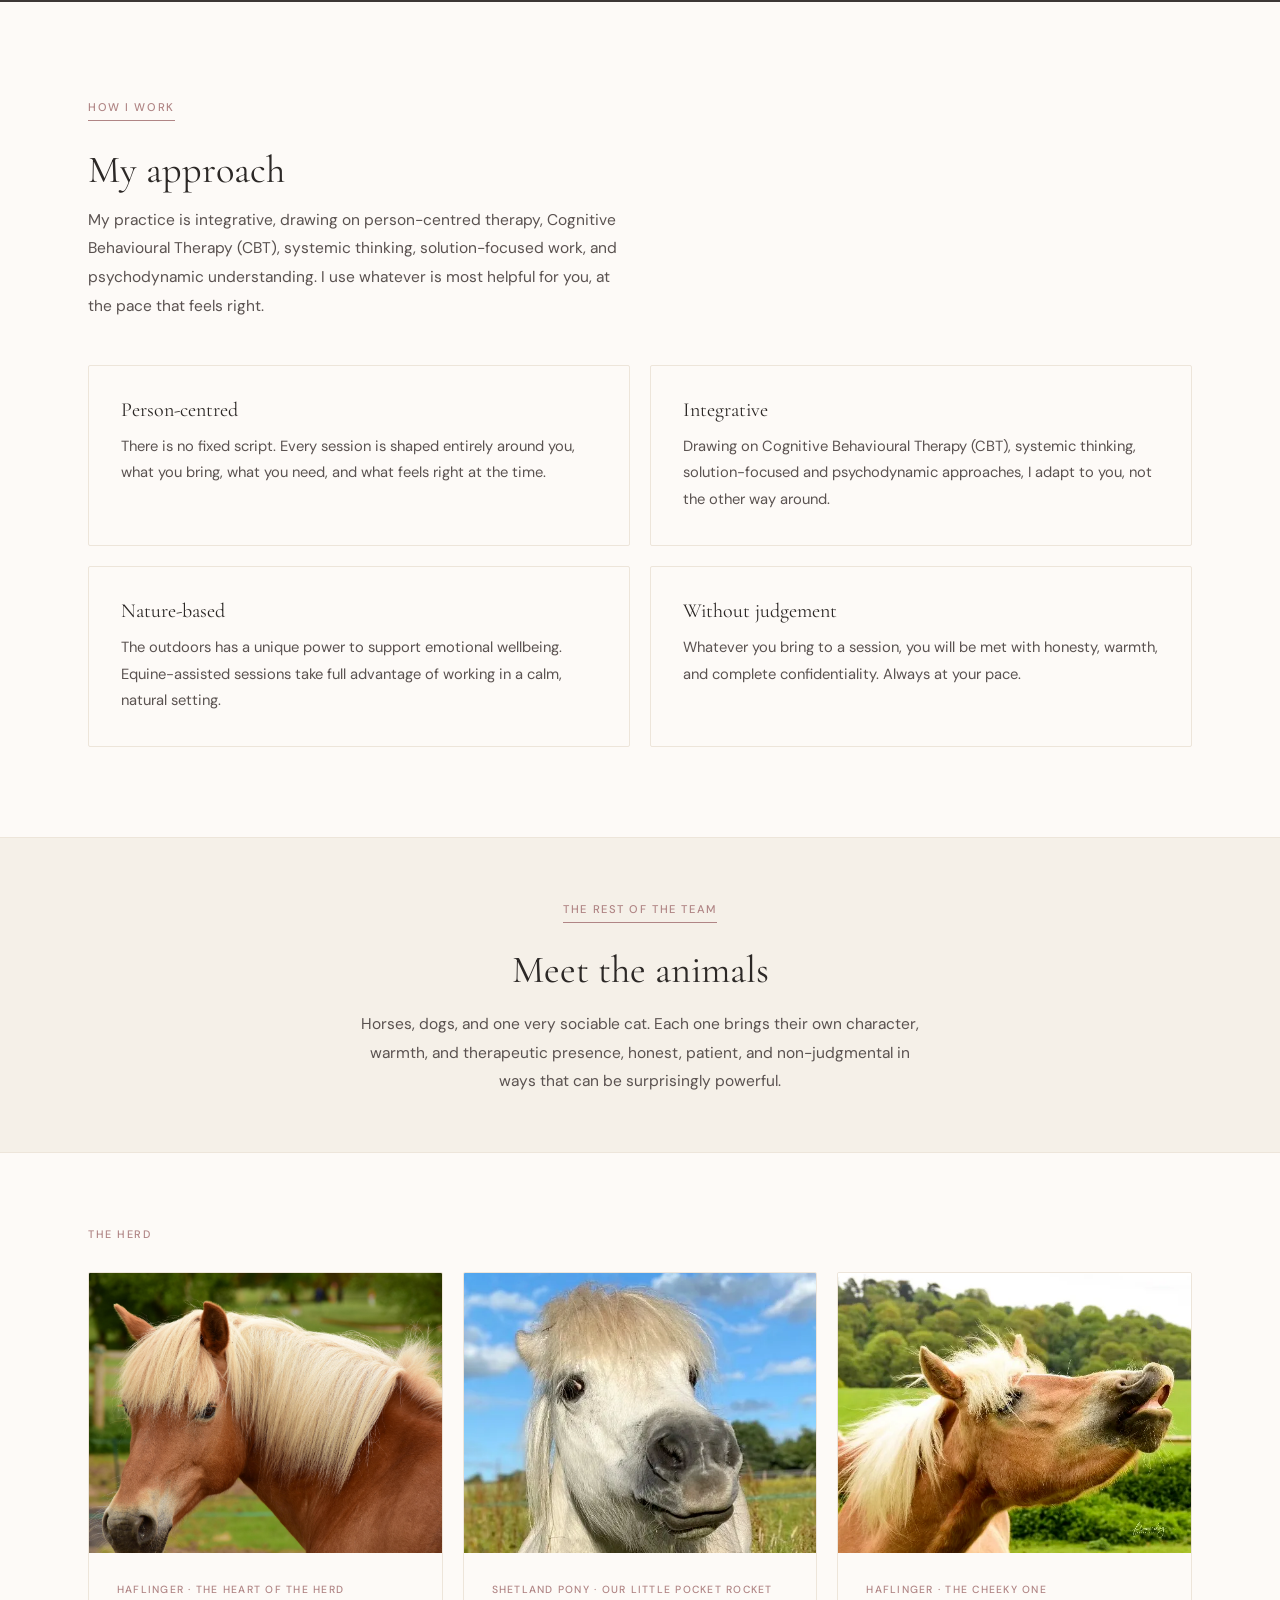
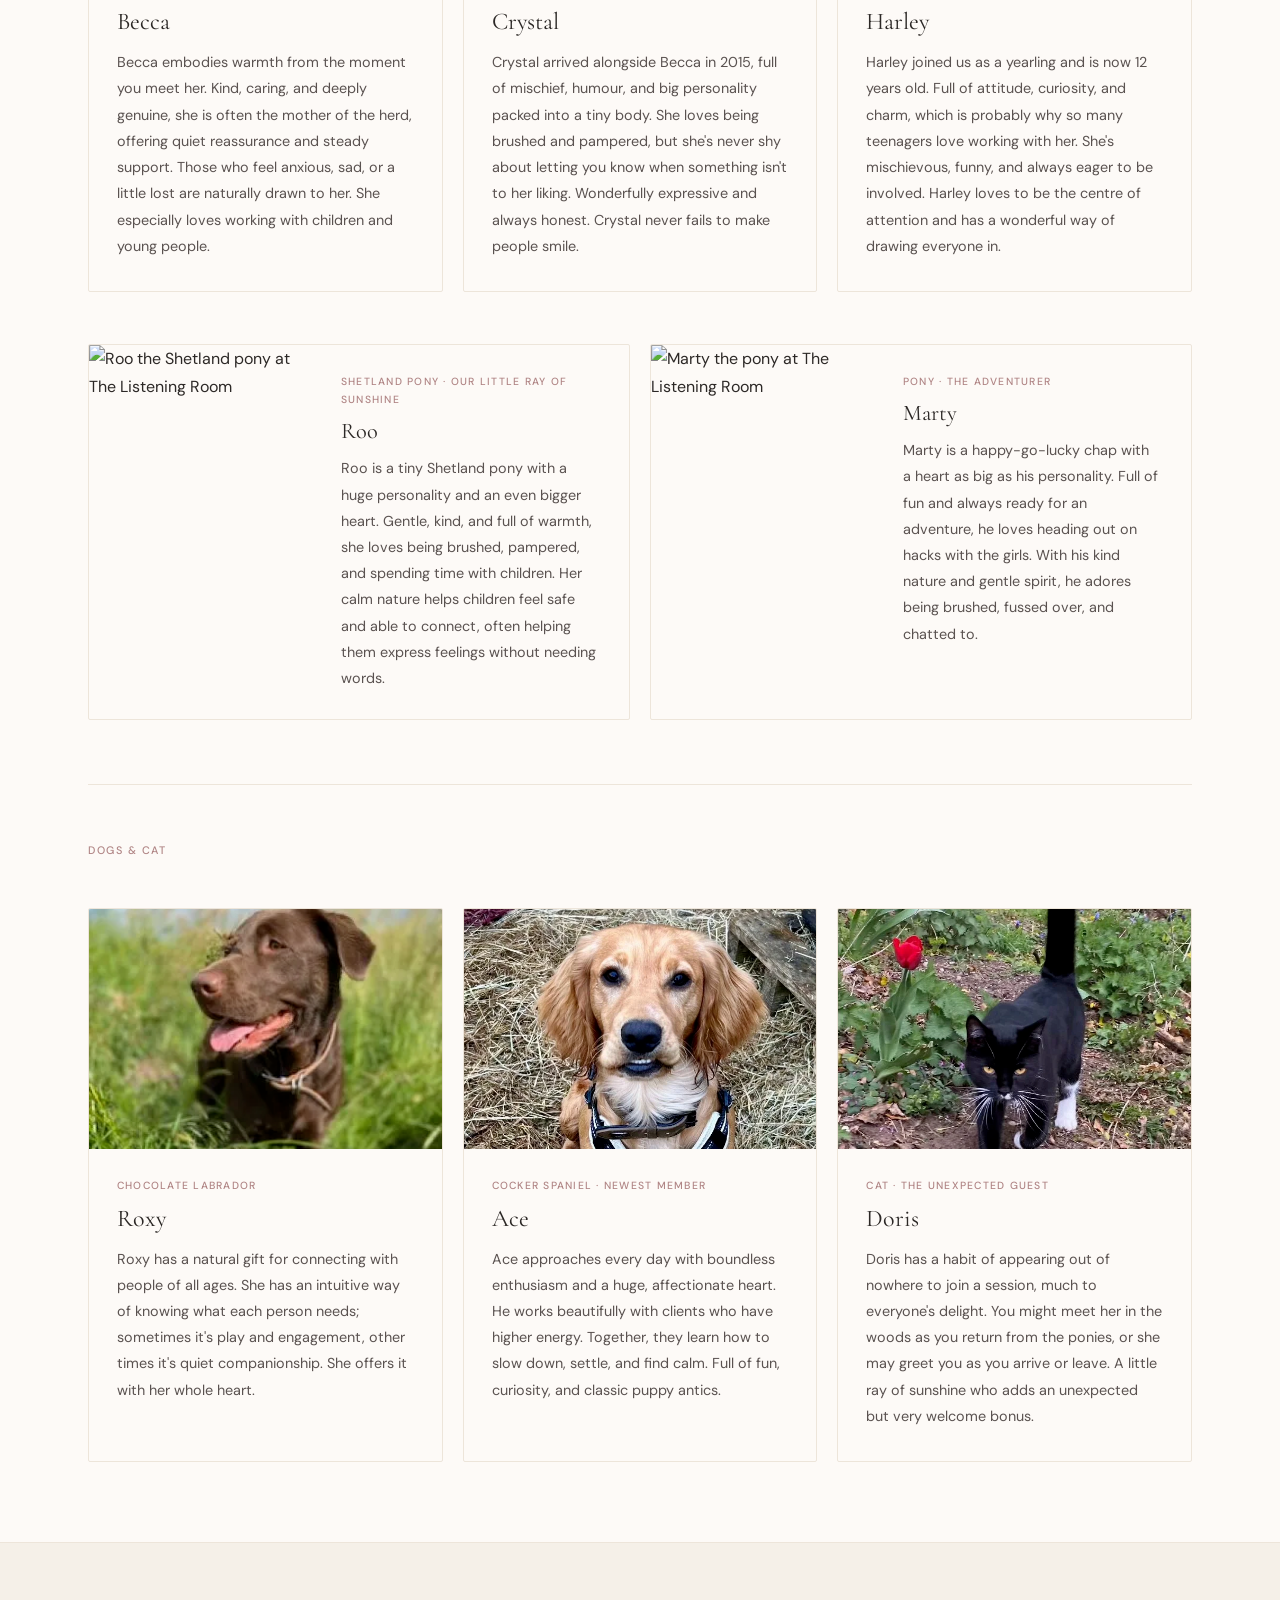
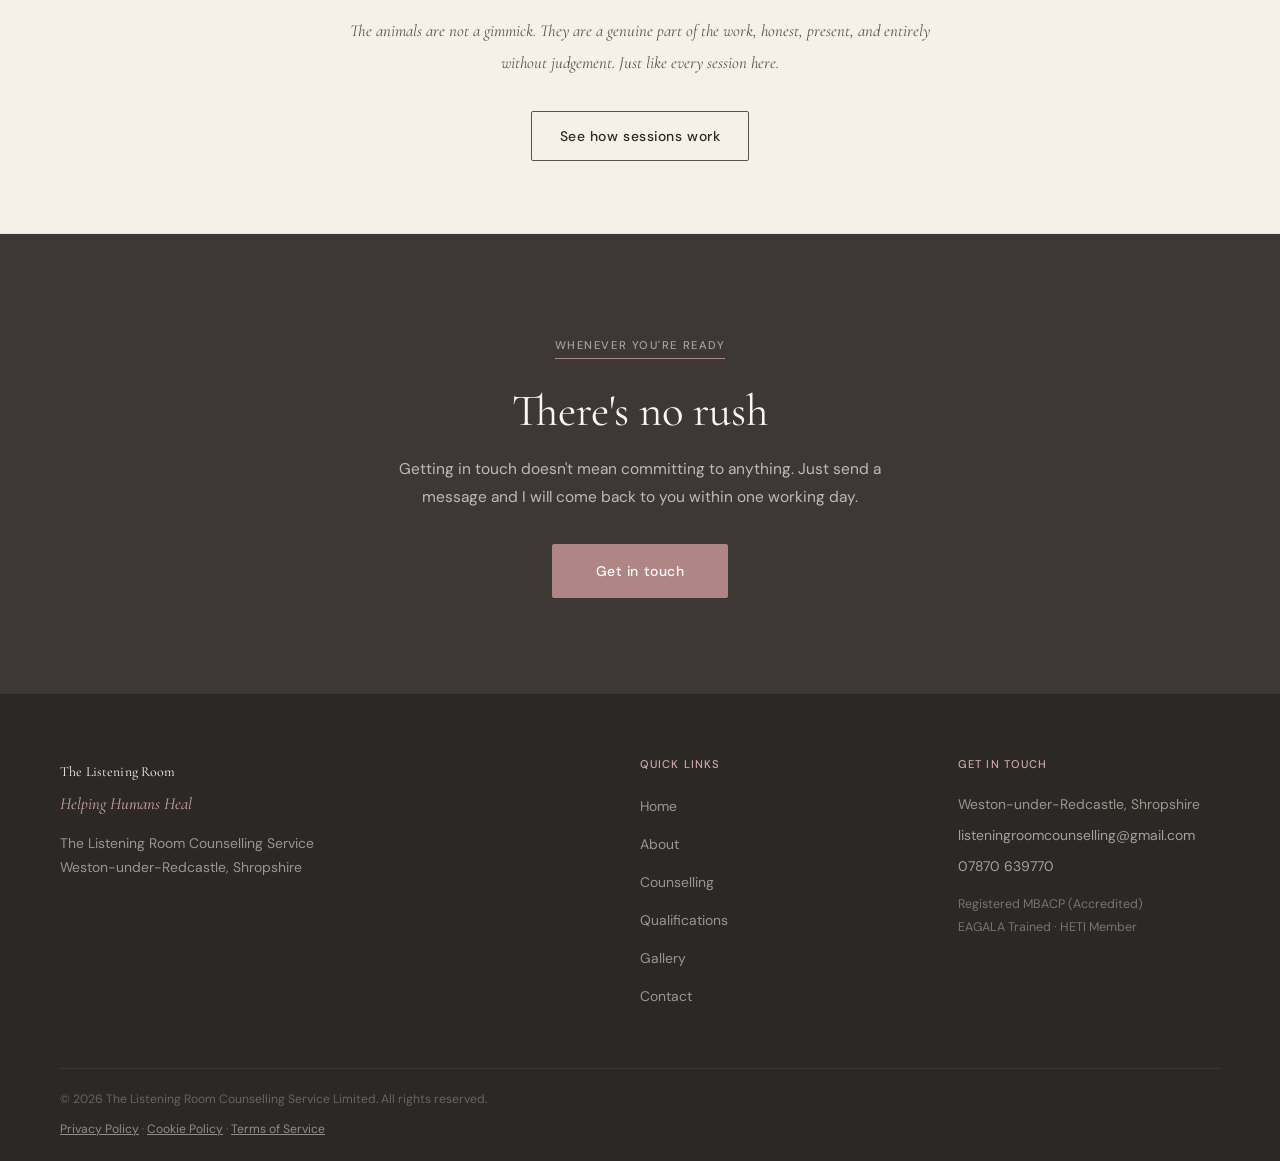
==== commit 8803f076: "version 3.1" ====
--- a/pages/about.html
+++ b/pages/about.html
@@ -580,7 +580,7 @@
     </div>
   </section>
 
-  <!-- FOOTER -->
+<!-- FOOTER -->
   <footer>
     <div class="footer-inner">
       <div class="footer-brand">
@@ -605,12 +605,17 @@
           <p>Weston-under-Redcastle, Shropshire</p>
           <p><a href="mailto:listeningroomcounselling@gmail.com" style="color: rgba(245,240,232,0.6);">listeningroomcounselling@gmail.com</a></p>
           <p><a href="tel:07870639770" style="color: rgba(245,240,232,0.6);">07870 639770</a></p>
-          <p style="margin-top: 14px; font-size: 0.78rem; color: rgba(245,240,232,0.38);">Registered MBACP (Accredited) No. 118987<br>EAGALA Certified Practitioner 2016-2025 · HETI Member</p>
+          <p style="margin-top: 14px; font-size: 0.78rem; color: rgba(245,240,232,0.38);">Registered MBACP (Accredited)<br>EAGALA Trained · HETI Member</p>
         </div>
       </div>
     </div>
     <div class="footer-bottom">
       <p>&copy; 2026 The Listening Room Counselling Service Limited. All rights reserved.</p>
+      <p class="footer-legal">
+        <a href="privacy-policy.html">Privacy Policy</a> · 
+        <a href="cookie-policy.html">Cookie Policy</a> · 
+        <a href="terms-of-service.html">Terms of Service</a>
+      </p>
     </div>
   </footer>
 
--- a/css/style.css
+++ b/css/style.css
@@ -855,6 +855,14 @@
   max-width: none;
 }
 
+.footer-legal {
+  font-size: 0.78rem;
+  margin-top: 8px;
+}
+.footer-legal a {
+  color: rgba(245,240,232,0.5);
+  text-decoration: underline;
+}
 /* =============================================
    PAGE HERO (inner pages)
    ============================================= */
